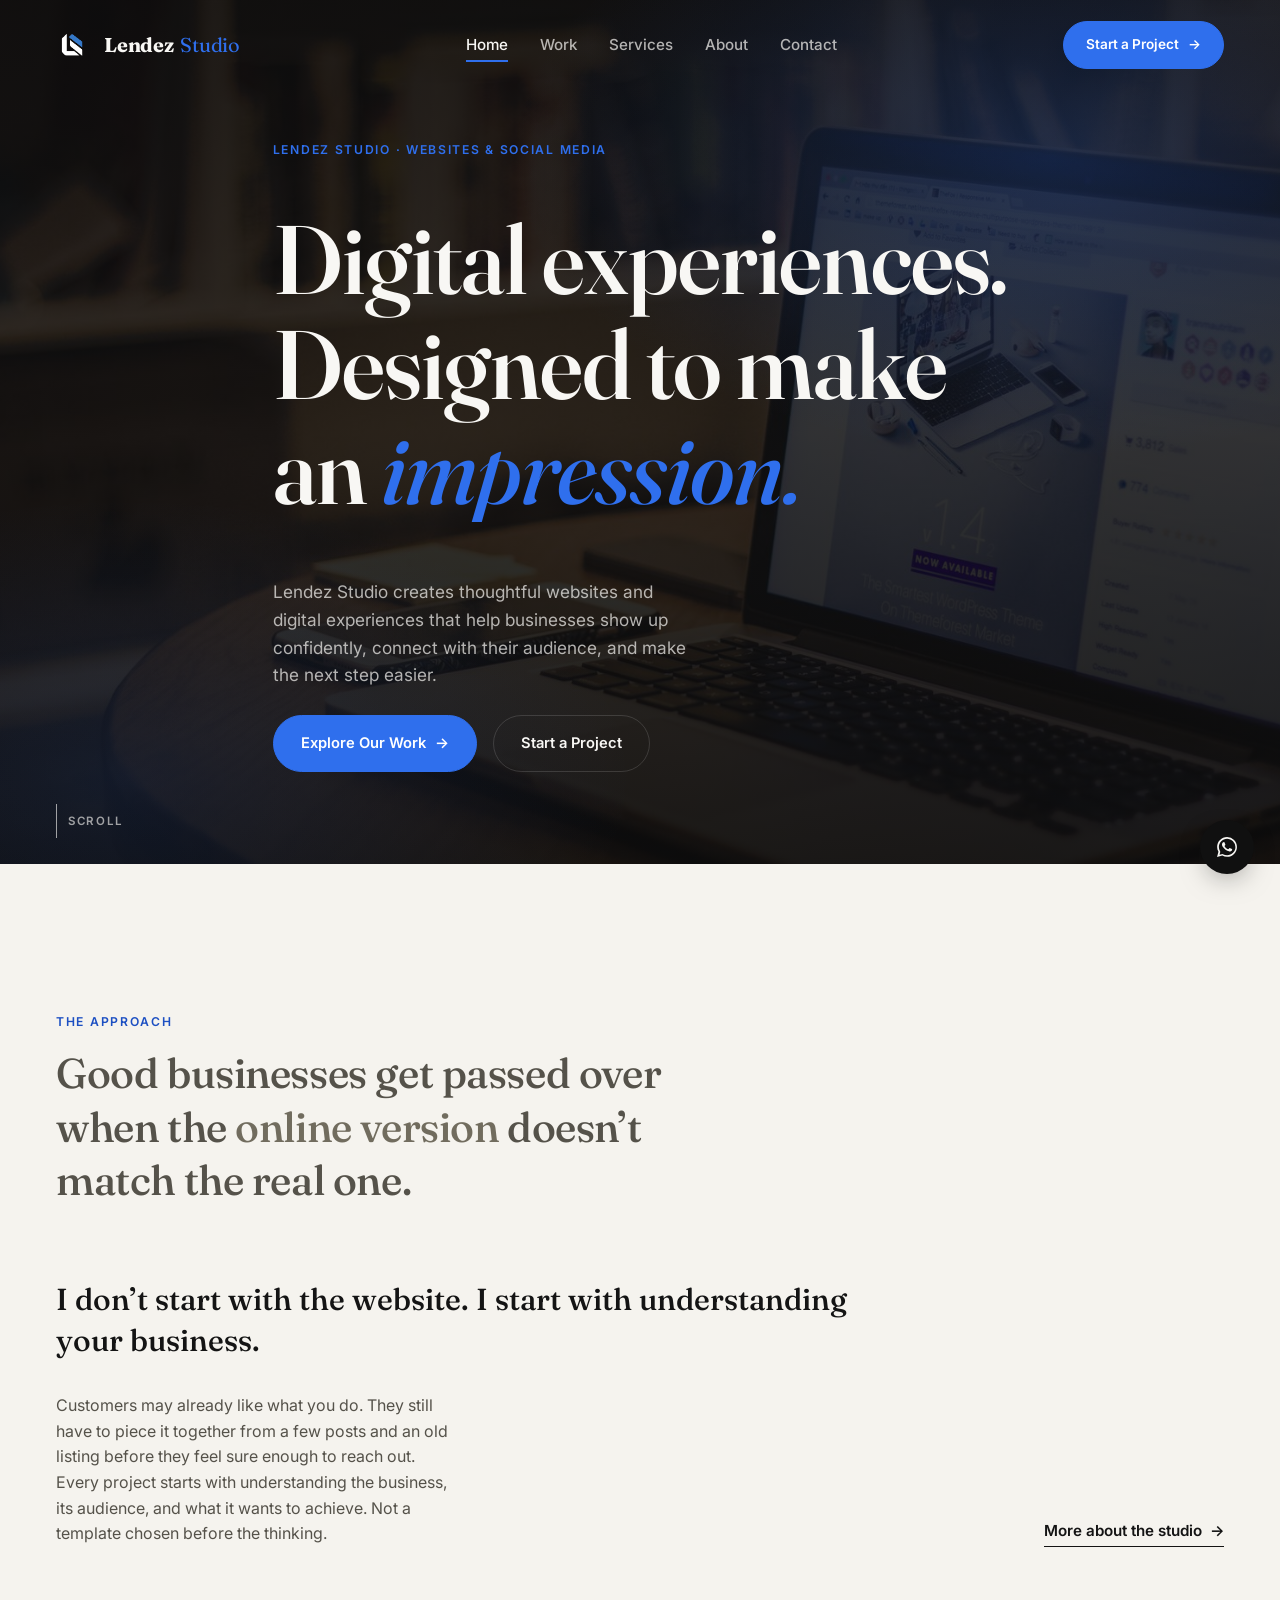
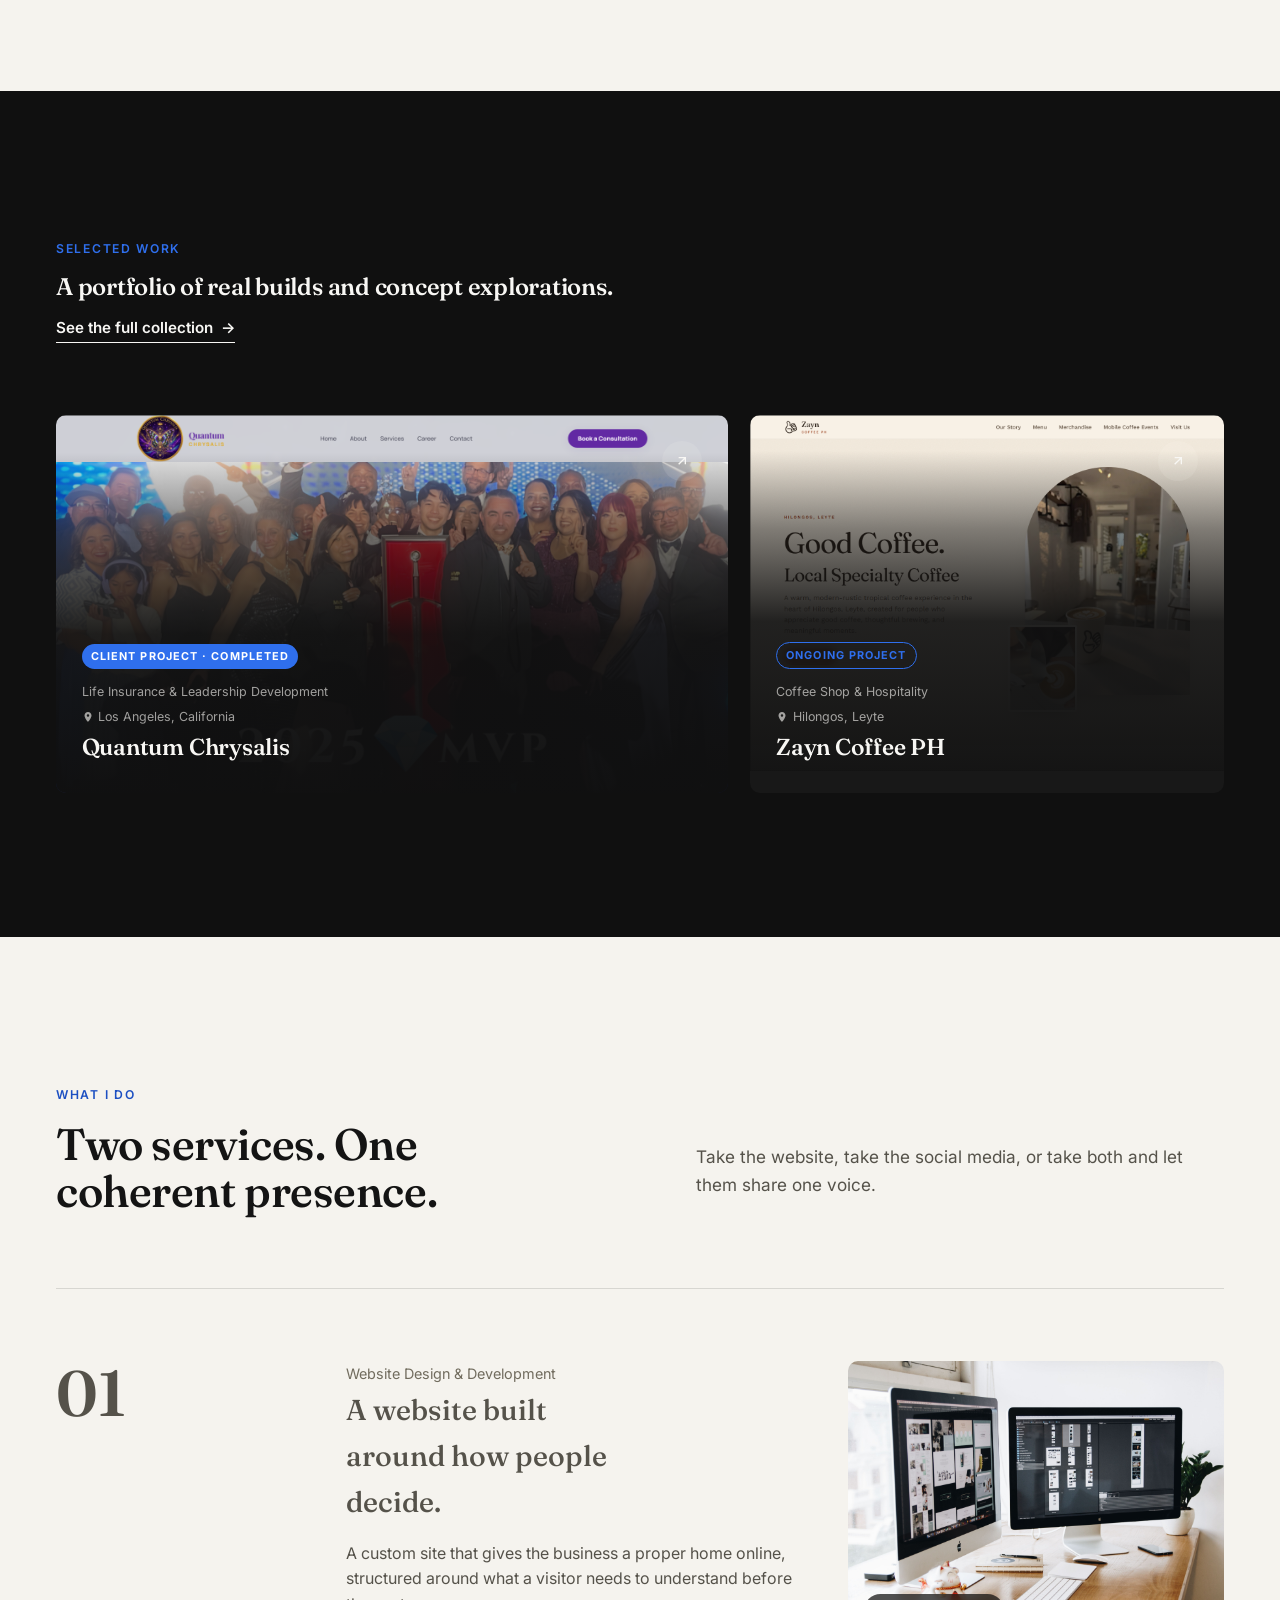
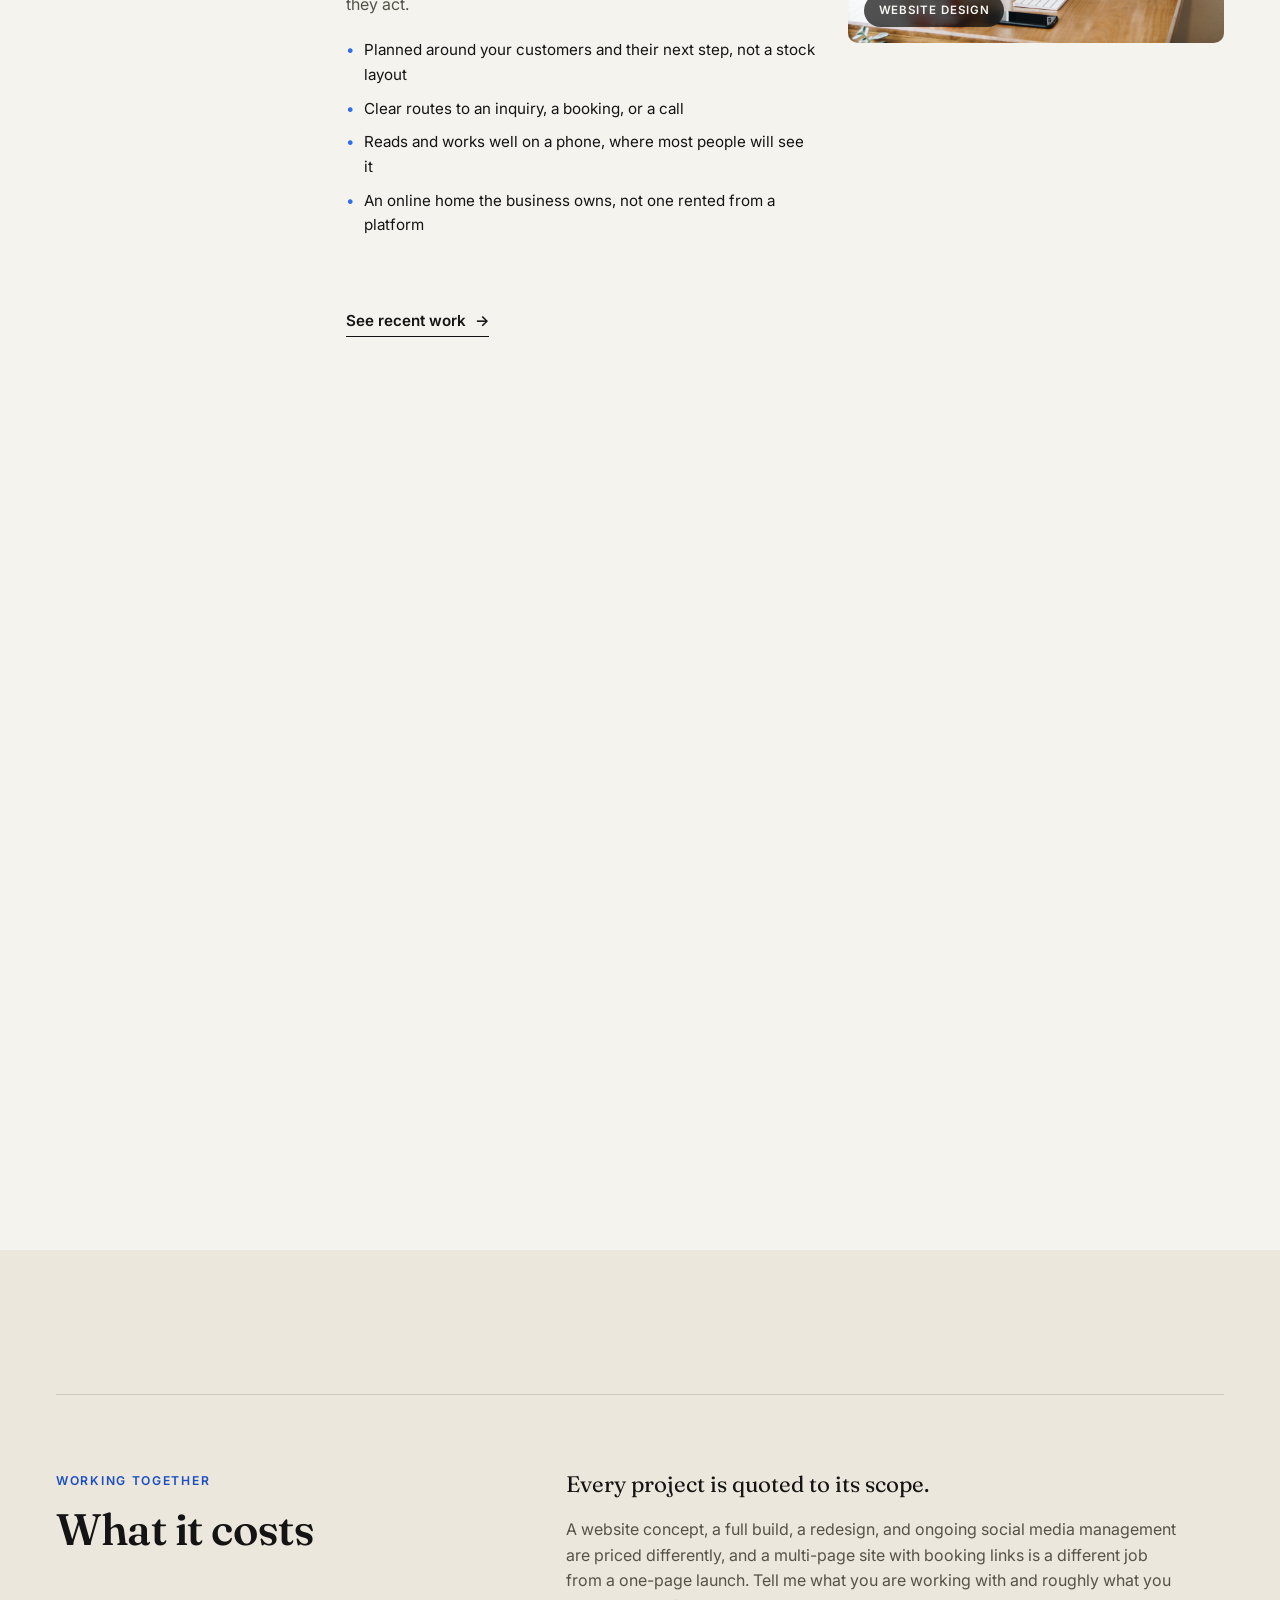
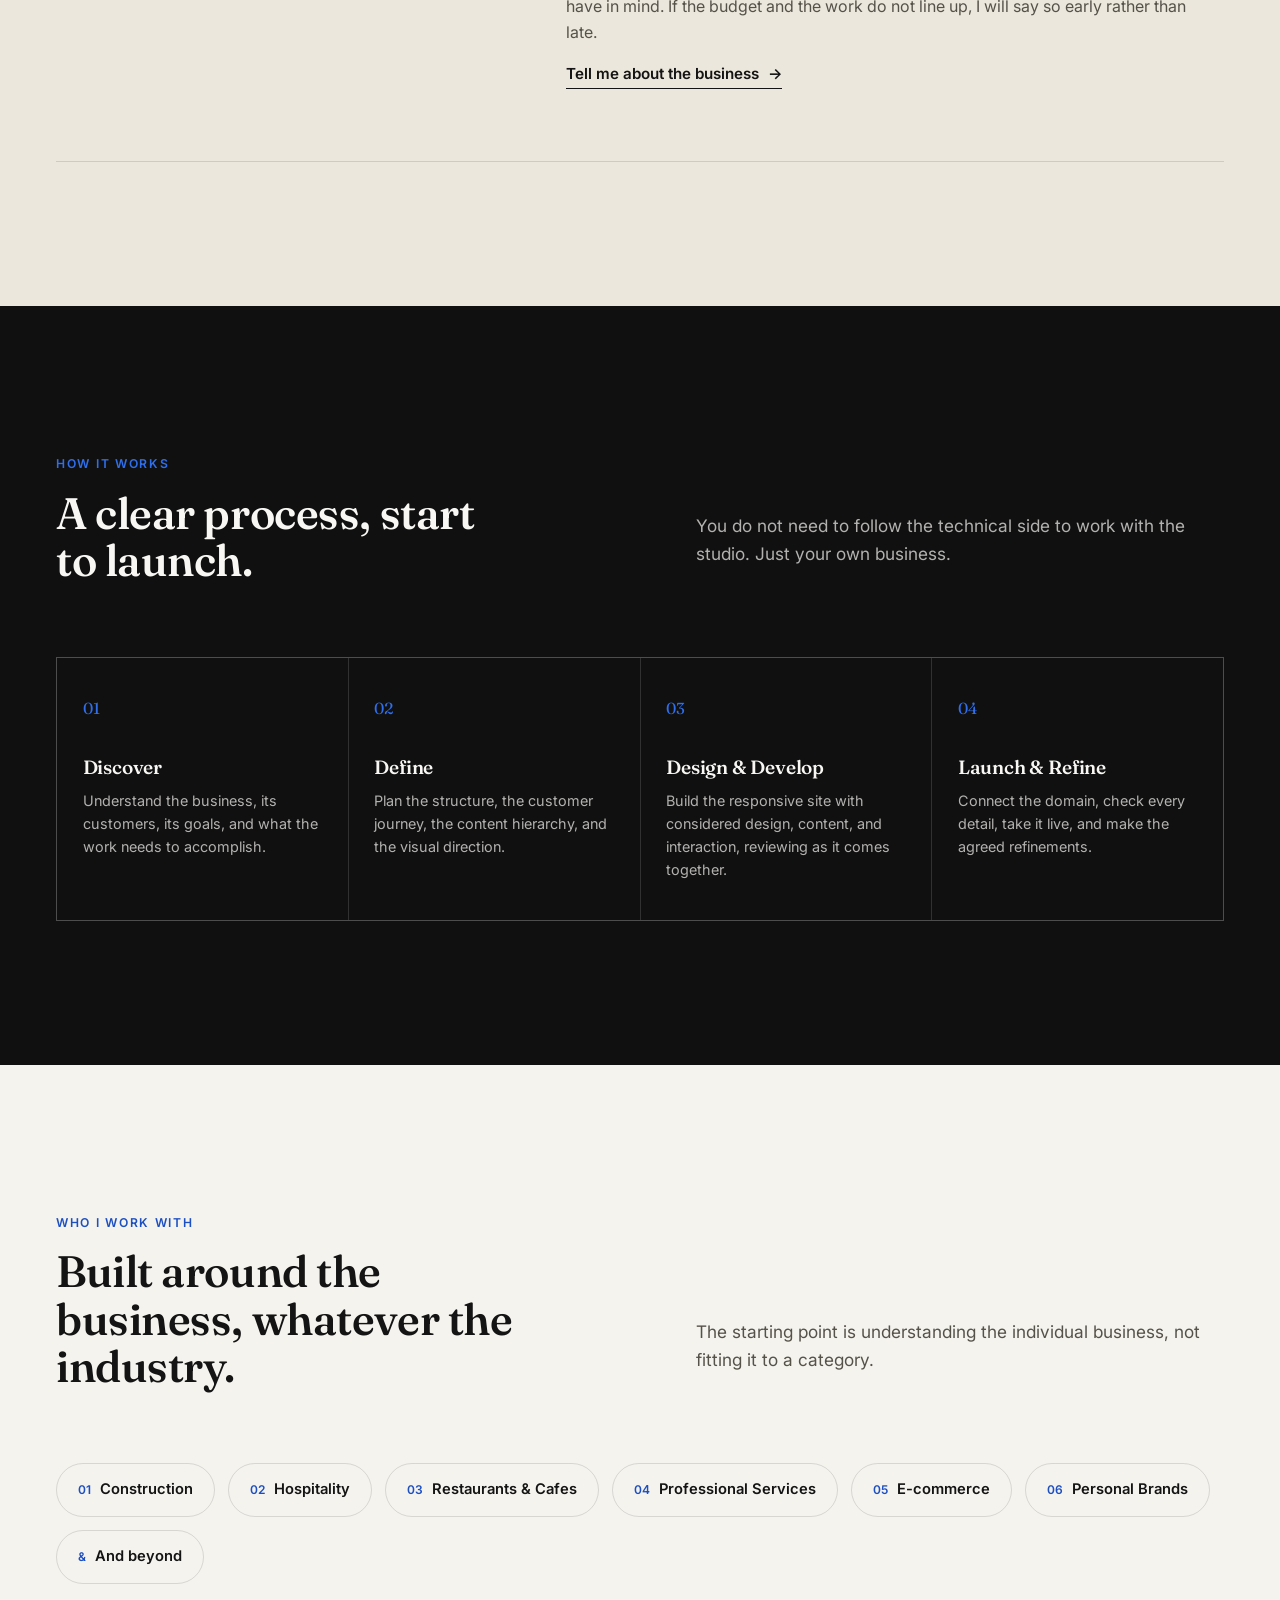
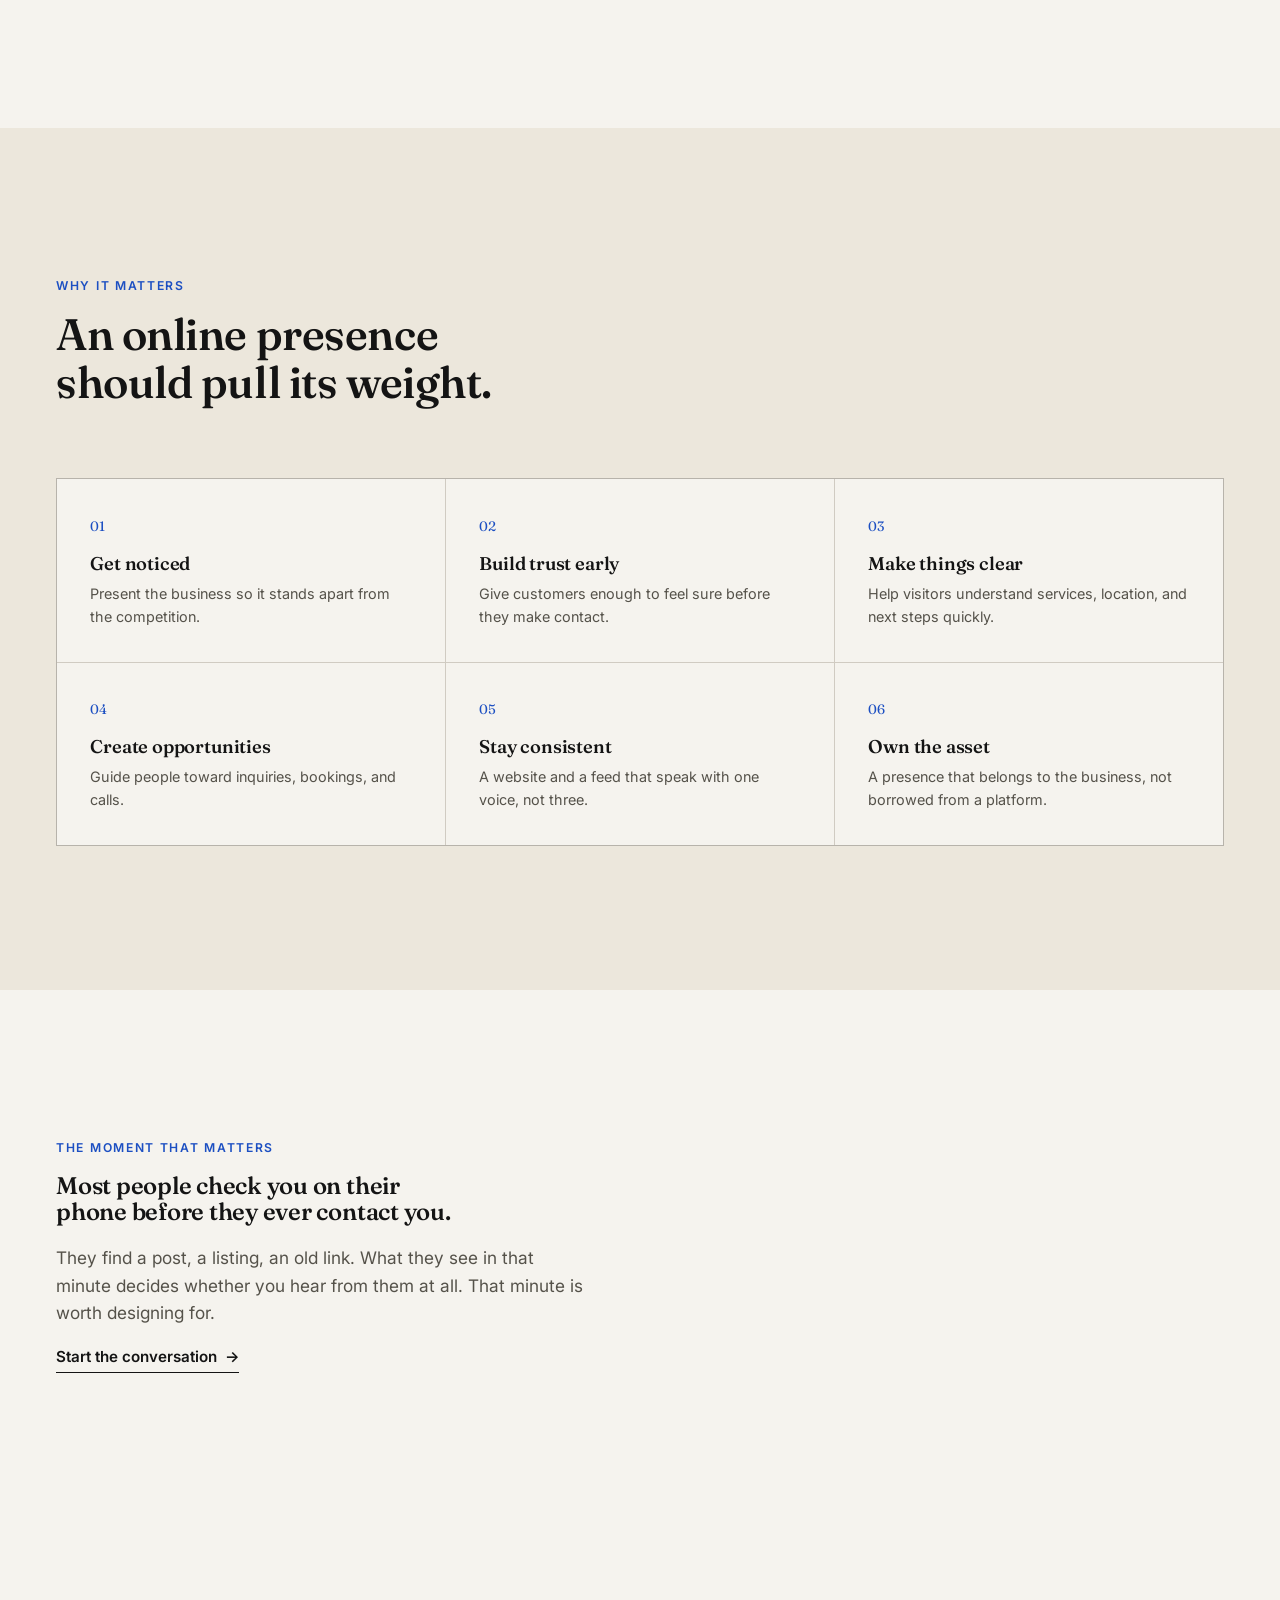
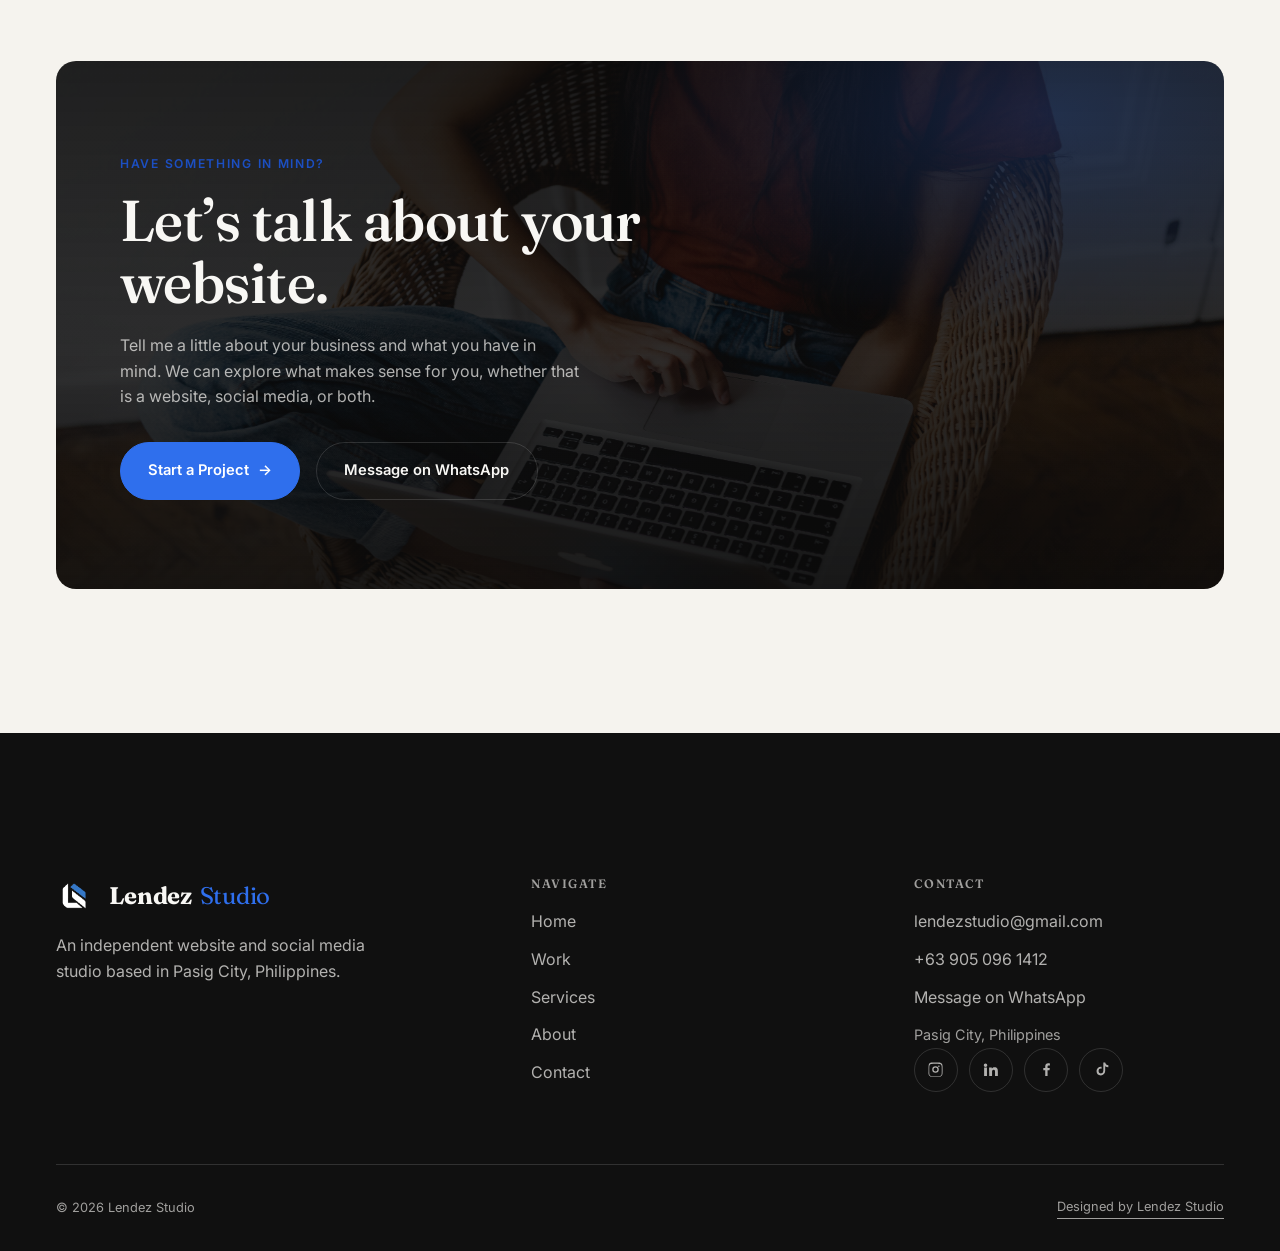
==== index.html @ a0f5900f "Phase 1 of site enhancement brief: positioning, industry focus, form, SEO Homepage: works the explic" ====
<!DOCTYPE html>
<html lang="en">
<head>
<meta charset="UTF-8">
<meta name="viewport" content="width=device-width, initial-scale=1.0">
<title>Lendez Studio | Website Design &amp; Social Media Management</title>
<meta name="description" content="Lendez Studio creates modern, responsive websites and provides social media management to help businesses build credibility, attract customers, and grow online.">
<link rel="canonical" href="https://lendezstudio.com/">
<meta property="og:type" content="website">
<meta property="og:url" content="https://lendezstudio.com/">
<meta property="og:title" content="Lendez Studio | Website Design &amp; Social Media Management">
<meta property="og:description" content="Make a lasting digital impression with Lendez Studio. Discover thoughtful website design, web development, and social media management tailored to your business.">
<meta property="og:image" content="https://lendezstudio.com/og-image.png">
<meta property="og:image:width" content="1731">
<meta property="og:image:height" content="909">
<meta property="og:image:alt" content="Lendez Studio, website design and social media management">
<meta name="twitter:card" content="summary_large_image">
<meta name="twitter:title" content="Lendez Studio | Website Design &amp; Social Media Management">
<meta name="twitter:description" content="Make a lasting digital impression with Lendez Studio. Discover thoughtful website design, web development, and social media management tailored to your business.">
<meta name="twitter:image" content="https://lendezstudio.com/og-image.png">
<link rel="icon" type="image/png" href="/images/favicon.png">
<link rel="apple-touch-icon" href="/images/favicon.png">
<link rel="preconnect" href="https://fonts.googleapis.com">
<link rel="preconnect" href="https://fonts.gstatic.com" crossorigin>
<link href="https://fonts.googleapis.com/css2?family=Fraunces:ital,opsz,wght@0,9..144,400..700;1,9..144,400..600&family=Inter:wght@400;500;600;700&display=swap" rel="stylesheet">
<link rel="stylesheet" href="css/site.css?v=11">
<script type="application/ld+json">
{
  "@context": "https://schema.org",
  "@type": "ProfessionalService",
  "name": "Lendez Studio",
  "url": "https://lendezstudio.com/",
  "logo": "https://lendezstudio.com/images/favicon.png",
  "image": "https://lendezstudio.com/og-image.png",
  "description": "Independent website design, development, and social media management studio serving small businesses across the Philippines and internationally.",
  "email": "lendezstudio@gmail.com",
  "telephone": "+639050961412",
  "address": {
    "@type": "PostalAddress",
    "addressLocality": "Pasig City",
    "addressCountry": "PH"
  },
  "areaServed": "PH",
  "founder": {
    "@type": "Person",
    "name": "Lyneth Lendez"
  },
  "sameAs": [
    "https://www.instagram.com/lynethlendez/",
    "https://www.linkedin.com/in/lyneth-lendez-19b93721a/",
    "https://www.facebook.com/Lynthlendz",
    "https://www.tiktok.com/@lynethlendez"
  ]
}
</script>
</head>
<body class="hero-dark">
<a class="skip-link" href="#main">Skip to content</a>
<div class="cursor-dot" aria-hidden="true"></div>

<header class="site-header">
  <div class="wrap nav-inner">
    <a href="index.html" class="logo" aria-label="Lendez Studio, home"><img src="images/ls-icon.png" alt="" class="logo-icon logo-icon-dark" width="32" height="32"><img src="images/ls-icon-white.png" alt="" class="logo-icon logo-icon-light" width="32" height="32">Lendez <span class="logo-studio">Studio</span></a>
    <nav aria-label="Primary">
      <ul class="nav-links">
        <li><a href="index.html" aria-current="page">Home</a></li>
        <li><a href="work.html">Work</a></li>
        <li><a href="services.html">Services</a></li>
        <li><a href="about.html">About</a></li>
        <li><a href="contact.html">Contact</a></li>
      </ul>
    </nav>
    <div class="nav-cta">
      <a href="contact.html" class="btn btn-primary">Start a Project <span class="btn-arrow">&rarr;</span></a>
    </div>
    <button class="menu-toggle" aria-label="Open menu" aria-expanded="false">
      <span></span><span></span><span></span>
    </button>
  </div>
</header>

<div class="mobile-menu" id="mobile-menu">
  <ul>
    <li><a href="index.html"><span class="mm-num">01</span>Home</a></li>
    <li><a href="work.html"><span class="mm-num">02</span>Work</a></li>
    <li><a href="services.html"><span class="mm-num">03</span>Services</a></li>
    <li><a href="about.html"><span class="mm-num">04</span>About</a></li>
    <li><a href="contact.html"><span class="mm-num">05</span>Contact</a></li>
  </ul>
  <div class="mm-foot">
    <a href="mailto:lendezstudio@gmail.com">lendezstudio@gmail.com</a>
    <a href="tel:+639050961412">+63 905 096 1412</a>
    <a href="https://wa.me/639050961412" target="_blank" rel="noopener">Message on WhatsApp</a>
  </div>
</div>

<main id="main">

  <!-- HERO -->
  <section class="hero on-ink">
    <div class="wrap">
      <div class="hero-top">
        <span class="eyebrow">Lendez Studio &middot; Websites &amp; Social Media</span>
      </div>
      <h1 class="split-lines reveal">
        <span class="line-inner" style="--i:0">Digital experiences.</span>
        <span class="line-inner" style="--i:1">Designed to make</span>
        <span class="line-inner" style="--i:2">an <em>impression.</em></span>
      </h1>
      <div class="hero-foot">
        <div class="hero-lede reveal">
          <p>Lendez Studio creates thoughtful websites and digital experiences that help businesses show up confidently, connect with their audience, and make the next step easier.</p>
          <div class="hero-ctas">
            <a href="work.html" class="btn btn-primary">Explore Our Work <span class="btn-arrow">&rarr;</span></a>
            <a href="contact.html" class="btn btn-ghost">Start a Project</a>
          </div>
        </div>
      </div>
    </div>
    <div class="hero-scroll"><span class="scroll-line"></span> Scroll</div>
  </section>

  <!-- STATEMENT -->
  <section class="statement">
    <div class="wrap">
      <span class="eyebrow">The Approach</span>
      <p class="statement-text reveal">Good businesses get passed over when the <span class="dim">online version</span> doesn&rsquo;t match the real one.</p>
      <div class="statement-foot reveal">
        <p class="pull">I don&rsquo;t start with the website. I start with understanding your business.</p>
        <p>Customers may already like what you do. They still have to piece it together from a few posts and an old listing before they feel sure enough to reach out. Every project starts with understanding the business, its audience, and what it wants to achieve. Not a template chosen before the thinking.</p>
        <a href="about.html" class="link-cta">More about the studio <span class="btn-arrow">&rarr;</span></a>
      </div>
    </div>
  </section>

  <!-- SELECTED WORK -->
  <section class="section-pad on-ink" id="work">
    <div class="wrap">
      <div class="work-intro reveal">
        <div>
          <span class="eyebrow">Selected Work</span>
          <h2>A portfolio of real builds and concept explorations.</h2>
        </div>
        <a href="work.html" class="link-cta">See the full collection <span class="btn-arrow">&rarr;</span></a>
      </div>

      <div class="work-grid">
        <a class="work-card span-7 size-feature reveal mask-reveal" href="https://www.quantumchrysalis.com/" target="_blank" rel="noopener">
          <div class="work-card-media">
            <img src="images/quantum-chrysalis.png" alt="Quantum Chrysalis website, a financial protection and leadership development company" width="1600" height="1000">
          </div>
          <div class="work-card-body">
            <span class="work-tag is-client">Client Project &middot; Completed</span>
            <span class="work-card-cat">Life Insurance &amp; Leadership Development</span>
            <span class="work-card-location"><svg viewBox="0 0 24 24" fill="currentColor"><path d="M12 2C8.13 2 5 5.13 5 9c0 5.25 7 13 7 13s7-7.75 7-13c0-3.87-3.13-7-7-7zm0 9.5A2.5 2.5 0 1 1 12 6.5a2.5 2.5 0 0 1 0 5z"/></svg>Los Angeles, California</span>
            <h3>Quantum Chrysalis</h3>
          </div>
          <span class="wc-arrow"><svg viewBox="0 0 24 24" fill="none" stroke="currentColor" stroke-width="2"><path d="M7 17 17 7M7 7h10v10"/></svg></span>
        </a>

        <a class="work-card span-5 reveal mask-reveal" href="https://lendezstudio.github.io/Zayn-Coffee-PH/" target="_blank" rel="noopener">
          <div class="work-card-media">
            <img src="images/zayn-coffee-ph.png" alt="Website for Zayn Coffee PH, a specialty coffee shop in Hilongos, Leyte" width="1600" height="1000">
          </div>
          <div class="work-card-body">
            <span class="work-tag is-ongoing">Ongoing Project</span>
            <span class="work-card-cat">Coffee Shop &amp; Hospitality</span>
            <span class="work-card-location"><svg viewBox="0 0 24 24" fill="currentColor"><path d="M12 2C8.13 2 5 5.13 5 9c0 5.25 7 13 7 13s7-7.75 7-13c0-3.87-3.13-7-7-7zm0 9.5A2.5 2.5 0 1 1 12 6.5a2.5 2.5 0 0 1 0 5z"/></svg>Hilongos, Leyte</span>
            <h3>Zayn Coffee PH</h3>
          </div>
          <span class="wc-arrow"><svg viewBox="0 0 24 24" fill="none" stroke="currentColor" stroke-width="2"><path d="M7 17 17 7M7 7h10v10"/></svg></span>
        </a>
      </div>
    </div>
  </section>

  <!-- SERVICES -->
  <section class="section-pad" id="services">
    <div class="wrap">
      <div class="section-head reveal">
        <div>
          <span class="eyebrow">What I Do</span>
          <h2>Two services. One coherent presence.</h2>
        </div>
        <p class="lede">Take the website, take the social media, or take both and let them share one voice.</p>
      </div>

      <div class="svc-row reveal">
        <span class="svc-num">01</span>
        <div class="svc-main">
          <span class="muted">Website Design &amp; Development</span>
          <p class="svc-tagline">A website built around how people decide.</p>
          <p>A custom site that gives the business a proper home online, structured around what a visitor needs to understand before they act.</p>
          <ul class="svc-list">
            <li>Planned around your customers and their next step, not a stock layout</li>
            <li>Clear routes to an inquiry, a booking, or a call</li>
            <li>Reads and works well on a phone, where most people will see it</li>
            <li>An online home the business owns, not one rented from a platform</li>
          </ul>
          <a href="work.html" class="link-cta mt-lg" style="display:inline-flex">See recent work <span class="btn-arrow">&rarr;</span></a>
        </div>
        <div class="svc-media">
          <img src="images/pexels-tranmautritam-326503.jpg" alt="A studio desk with two screens showing website layouts in progress" width="2000" height="1333">
          <span class="svc-tag">Website Design</span>
        </div>
      </div>

      <div class="svc-row reveal">
        <span class="svc-num">02</span>
        <div class="svc-main">
          <span class="muted">Social Media Management</span>
          <p class="svc-tagline">An account that stays consistent while you stay on the work.</p>
          <p>A service actively run for every client, not an add-on to a website. Content is planned, created, and scheduled so the presence stays steady through the busy weeks.</p>
          <ul class="svc-list">
            <li>A regular presence customers can rely on</li>
            <li>Content planned and produced ahead of time, not scrambled together</li>
            <li>A feed that reflects how you want the brand seen</li>
            <li>Accounts handled to date include a personal care brand, a tutoring service, and pet and lifestyle content</li>
          </ul>
          <a href="services.html#social" class="link-cta mt-lg" style="display:inline-flex">How social media works <span class="btn-arrow">&rarr;</span></a>
        </div>
        <div class="svc-media">
          <img src="images/pexels-ann-h-45017-38862869.jpg" alt="Wooden letter tiles spelling social media" width="2000" height="1333">
          <span class="svc-tag">Social Media</span>
        </div>
      </div>
    </div>
  </section>

  <!-- PRICING -->
  <section class="section-pad band-tint">
    <div class="wrap">
      <!-- BUSINESS OWNER TO CONFIRM: add an indicative starting figure or range here once one is set,
           e.g. "Website builds start around PHP X." No number is shown rather than inventing one. -->
      <div class="pricebox reveal">
        <div>
          <span class="eyebrow">Working Together</span>
          <h2>What it costs</h2>
        </div>
        <div>
          <p class="price-lead">Every project is quoted to its scope.</p>
          <p>A website concept, a full build, a redesign, and ongoing social media management are priced differently, and a multi-page site with booking links is a different job from a one-page launch. Tell me what you are working with and roughly what you have in mind. If the budget and the work do not line up, I will say so early rather than late.</p>
          <a href="contact.html" class="link-cta">Tell me about the business <span class="btn-arrow">&rarr;</span></a>
        </div>
      </div>
    </div>
  </section>

  <!-- CREATIVE PROCESS -->
  <section class="section-pad on-ink">
    <div class="wrap">
      <div class="section-head reveal">
        <div>
          <span class="eyebrow">How It Works</span>
          <h2>A clear process, start to launch.</h2>
        </div>
        <p class="lede">You do not need to follow the technical side to work with the studio. Just your own business.</p>
      </div>
      <div class="process-grid reveal">
        <div class="process-item">
          <span class="process-num">01</span>
          <h3>Discover</h3>
          <p>Understand the business, its customers, its goals, and what the work needs to accomplish.</p>
        </div>
        <div class="process-item">
          <span class="process-num">02</span>
          <h3>Define</h3>
          <p>Plan the structure, the customer journey, the content hierarchy, and the visual direction.</p>
        </div>
        <div class="process-item">
          <span class="process-num">03</span>
          <h3>Design &amp; Develop</h3>
          <p>Build the responsive site with considered design, content, and interaction, reviewing as it comes together.</p>
        </div>
        <div class="process-item">
          <span class="process-num">04</span>
          <h3>Launch &amp; Refine</h3>
          <p>Connect the domain, check every detail, take it live, and make the agreed refinements.</p>
        </div>
      </div>
    </div>
  </section>

  <!-- INDUSTRIES -->
  <section class="section-pad">
    <div class="wrap">
      <div class="section-head reveal">
        <div>
          <span class="eyebrow">Who I Work With</span>
          <h2>Built around the business, whatever the industry.</h2>
        </div>
        <p class="lede">The starting point is understanding the individual business, not fitting it to a category.</p>
      </div>
      <div class="chip-grid reveal">
        <span class="chip"><span class="chip-num">01</span>Construction</span>
        <span class="chip"><span class="chip-num">02</span>Hospitality</span>
        <span class="chip"><span class="chip-num">03</span>Restaurants &amp; Cafes</span>
        <span class="chip"><span class="chip-num">04</span>Professional Services</span>
        <span class="chip"><span class="chip-num">05</span>E-commerce</span>
        <span class="chip"><span class="chip-num">06</span>Personal Brands</span>
        <span class="chip"><span class="chip-num">&amp;</span>And beyond</span>
      </div>
    </div>
  </section>

  <!-- OUTCOMES -->
  <section class="section-pad band-tint">
    <div class="wrap">
      <div class="section-head reveal">
        <div>
          <span class="eyebrow">Why It Matters</span>
          <h2>An online presence should pull its weight.</h2>
        </div>
      </div>
      <div class="outcome-grid reveal">
        <div class="outcome-card"><span class="oc-num">01</span><h3>Get noticed</h3><p>Present the business so it stands apart from the competition.</p></div>
        <div class="outcome-card"><span class="oc-num">02</span><h3>Build trust early</h3><p>Give customers enough to feel sure before they make contact.</p></div>
        <div class="outcome-card"><span class="oc-num">03</span><h3>Make things clear</h3><p>Help visitors understand services, location, and next steps quickly.</p></div>
        <div class="outcome-card"><span class="oc-num">04</span><h3>Create opportunities</h3><p>Guide people toward inquiries, bookings, and calls.</p></div>
        <div class="outcome-card"><span class="oc-num">05</span><h3>Stay consistent</h3><p>A website and a feed that speak with one voice, not three.</p></div>
        <div class="outcome-card"><span class="oc-num">06</span><h3>Own the asset</h3><p>A presence that belongs to the business, not borrowed from a platform.</p></div>
      </div>
    </div>
  </section>

  <!-- RECOGNITION -->
  <section class="section-pad">
    <div class="wrap reveal">
      <span class="eyebrow">The Moment That Matters</span>
      <h2 style="max-width:26ch">Most people check you on their phone before they ever contact you.</h2>
      <p class="lede" style="margin-top:1.2rem">They find a post, a listing, an old link. What they see in that minute decides whether you hear from them at all. That minute is worth designing for.</p>
      <a href="contact.html" class="link-cta">Start the conversation <span class="btn-arrow">&rarr;</span></a>
    </div>
  </section>

  <!-- FINAL CTA -->
  <section class="section-pad">
    <div class="final-cta reveal">
      <span class="eyebrow">Have Something In Mind?</span>
      <h2>Let&rsquo;s talk about your website.</h2>
      <p>Tell me a little about your business and what you have in mind. We can explore what makes sense for you, whether that is a website, social media, or both.</p>
      <div class="hero-ctas">
        <a href="contact.html" class="btn btn-primary">Start a Project <span class="btn-arrow">&rarr;</span></a>
        <a href="https://wa.me/639050961412" target="_blank" rel="noopener" class="btn btn-ghost">Message on WhatsApp</a>
      </div>
    </div>
  </section>

</main>

<footer class="site-footer">
  <div class="wrap">
    <div class="footer-top">
      <div class="footer-brand">
        <a href="index.html" class="logo" aria-label="Lendez Studio, home"><img src="images/ls-icon-white.png" alt="" class="logo-icon" width="32" height="32">Lendez <span class="logo-studio">Studio</span></a>
        <p>An independent website and social media studio based in Pasig City, Philippines.</p>
      </div>
      <div class="footer-col">
        <h4>Navigate</h4>
        <ul>
          <li><a href="index.html">Home</a></li>
          <li><a href="work.html">Work</a></li>
          <li><a href="services.html">Services</a></li>
          <li><a href="about.html">About</a></li>
          <li><a href="contact.html">Contact</a></li>
        </ul>
      </div>
      <div class="footer-col">
        <h4>Contact</h4>
        <ul>
          <li><a href="mailto:lendezstudio@gmail.com">lendezstudio@gmail.com</a></li>
          <li><a href="tel:+639050961412">+63 905 096 1412</a></li>
          <li><a href="https://wa.me/639050961412" target="_blank" rel="noopener">Message on WhatsApp</a></li>
          <li><span class="muted" style="color:var(--on-ink-faint)">Pasig City, Philippines</span></li>
        </ul>
        <div class="social-icons footer-social">
          <a href="https://www.instagram.com/lynethlendez/" target="_blank" rel="noopener" aria-label="Instagram">
            <svg viewBox="0 0 24 24" fill="currentColor"><path d="M12 2.2c3.2 0 3.58.01 4.85.07 1.17.05 1.97.24 2.43.41.55.2.99.44 1.4.86.42.41.66.85.86 1.4.17.46.36 1.26.41 2.43.06 1.27.07 1.65.07 4.85s-.01 3.58-.07 4.85c-.05 1.17-.24 1.97-.41 2.43-.2.55-.44.99-.86 1.4-.41.42-.85.66-1.4.86-.46.17-1.26.36-2.43.41-1.27.06-1.65.07-4.85.07s-3.58-.01-4.85-.07c-1.17-.05-1.97-.24-2.43-.41-.55-.2-.99-.44-1.4-.86-.42-.41-.66-.85-.86-1.4-.17-.46-.36-1.26-.41-2.43C2.21 15.58 2.2 15.2 2.2 12s.01-3.58.07-4.85c.05-1.17.24-1.97.41-2.43.2-.55.44-.99.86-1.4.41-.42.85-.66 1.4-.86.46-.17 1.26-.36 2.43-.41C8.42 2.21 8.8 2.2 12 2.2zm0 1.8c-3.15 0-3.5.01-4.73.07-.96.04-1.48.2-1.82.34-.46.18-.78.39-1.13.73-.34.35-.55.67-.73 1.13-.14.34-.3.86-.34 1.82-.06 1.23-.07 1.58-.07 4.73s.01 3.5.07 4.73c.04.96.2 1.48.34 1.82.18.46.39.78.73 1.13.35.34.67.55 1.13.73.34.14.86.3 1.82.34 1.23.06 1.58.07 4.73.07s3.5-.01 4.73-.07c.96-.04 1.48-.2 1.82-.34.46-.18.78-.39 1.13-.73.34-.35.55-.67.73-1.13.14-.34.3-.86.34-1.82.06-1.23.07-1.58.07-4.73s-.01-3.5-.07-4.73c-.04-.96-.2-1.48-.34-1.82-.18-.46-.39-.78-.73-1.13-.35-.34-.67-.55-1.13-.73-.34-.14-.86-.3-1.82-.34C15.5 4.01 15.15 4 12 4zm0 3.4a4.6 4.6 0 1 1 0 9.2 4.6 4.6 0 0 1 0-9.2zm0 1.8a2.8 2.8 0 1 0 0 5.6 2.8 2.8 0 0 0 0-5.6zm5.85-2a1.08 1.08 0 1 1-2.15 0 1.08 1.08 0 0 1 2.15 0z"/></svg>
          </a>
          <a href="https://www.linkedin.com/in/lyneth-lendez-19b93721a/" target="_blank" rel="noopener" aria-label="LinkedIn">
            <svg viewBox="0 0 24 24" fill="currentColor"><path d="M4.98 3.5a2.5 2.5 0 1 1 0 5 2.5 2.5 0 0 1 0-5zM3 9h4v12H3zm7 0h3.8v1.7h.05c.53-.95 1.83-1.95 3.77-1.95 4.03 0 4.78 2.5 4.78 5.76V21h-4v-5.6c0-1.34-.03-3.06-1.94-3.06-1.95 0-2.25 1.44-2.25 2.96V21h-4z"/></svg>
          </a>
          <a href="https://www.facebook.com/Lynthlendz" target="_blank" rel="noopener" aria-label="Facebook">
            <svg viewBox="0 0 24 24" fill="currentColor"><path d="M13.5 21v-8.1h2.72l.41-3.16H13.5V7.75c0-.92.26-1.54 1.6-1.54h1.7V3.4c-.3-.04-1.3-.13-2.47-.13-2.44 0-4.11 1.49-4.11 4.22v2.35H7.5v3.16h2.72V21z"/></svg>
          </a>
          <a href="https://www.tiktok.com/@lynethlendez" target="_blank" rel="noopener" aria-label="TikTok">
            <svg viewBox="0 0 24 24" fill="currentColor"><path d="M14.5 2h2.7c.16 1.1.7 2.08 1.5 2.8.8.7 1.83 1.14 2.97 1.2v2.75a7.6 7.6 0 0 1-4.47-1.42v6.8c0 3.4-2.77 6.17-6.18 6.17A6.18 6.18 0 0 1 5 14.13a6.18 6.18 0 0 1 6.18-6.18c.32 0 .63.02.93.07v2.83a3.4 3.4 0 0 0-.93-.13 3.4 3.4 0 1 0 3.4 3.4V2z"/></svg>
          </a>
        </div>
      </div>
    </div>
    <div class="footer-bottom">
      <span>&copy; <span data-year></span> Lendez Studio</span>
      <a href="about.html">Designed by Lendez Studio</a>
    </div>
  </div>
</footer>

<a href="https://wa.me/639050961412" target="_blank" rel="noopener" class="wa-float" aria-label="Message on WhatsApp">
  <svg viewBox="0 0 24 24" fill="currentColor"><path d="M12.04 2C6.58 2 2.13 6.45 2.13 11.91c0 1.75.46 3.45 1.32 4.95L2.05 22l5.25-1.38a9.9 9.9 0 0 0 4.74 1.21h.01c5.46 0 9.9-4.45 9.9-9.91 0-2.65-1.03-5.14-2.9-7.01A9.82 9.82 0 0 0 12.04 2m0 1.67c2.24 0 4.35.87 5.94 2.46a8.3 8.3 0 0 1 2.45 5.92c0 4.55-3.71 8.25-8.29 8.25a8.4 8.4 0 0 1-4.22-1.14l-.3-.18-3.12.82.83-3.04-.2-.31a8.2 8.2 0 0 1-1.28-4.42c0-4.55 3.71-8.36 8.19-8.36M8.5 7.2c-.16 0-.43.06-.65.31s-.86.84-.86 2.04.88 2.37 1 2.53 1.73 2.78 4.29 3.79c2.12.84 2.55.67 3.01.63s1.48-.6 1.69-1.19.21-1.08.15-1.19-.23-.17-.48-.3-1.48-.73-1.71-.81-.4-.13-.57.13-.65.81-.8.98-.3.19-.55.06a6.9 6.9 0 0 1-2.03-1.25 7.6 7.6 0 0 1-1.4-1.74c-.15-.25 0-.38.11-.51.12-.13.25-.31.38-.46s.16-.26.24-.44.04-.32-.02-.44-.57-1.38-.79-1.89-.42-.42-.57-.42Z"/></svg>
</a>

<script src="js/main.js"></script>
</body>
</html>
---- css/site.css ----
/* ============================================================
   LENDEZ STUDIO: Bold Creative Studio
   Near-black / warm off-white / vibrant orange editorial system.
   Fraunces (elegant display serif) + Inter (body/UI). No build step.
   ============================================================ */

:root{
  /* ---- Palette ---- */
  --ink:        #101010;
  --ink-2:      #181818;
  --ink-3:      #212121;
  --paper:      #F5F3EE;
  --paper-2:    #ECE7DC;
  --paper-3:    #E3DCCC;
  --white:      #FFFFFF;
  --accent:     #2F6FED;
  --accent-2:   #1F56D6;
  --accent-deep:#1C4FC2;

  --on-ink:        #F8F7F4;
  --on-ink-soft:   rgba(248,247,244,0.70);
  --on-ink-faint:  rgba(248,247,244,0.62);
  --on-paper:      #141414;
  --on-paper-soft: #55524A;
  --on-paper-faint:#716C5E;

  --line-ink:   rgba(248,247,244,0.14);
  --line-paper: rgba(20,20,20,0.13);

  /* ---- Type ---- */
  --font-display: 'Fraunces', serif;
  --font-body: 'Inter', sans-serif;

  --fs-mega:  clamp(2.1rem, 7.6vw, 6.6rem);
  --fs-h1:    clamp(1.9rem, 4.8vw, 3.7rem);
  --fs-h2:    clamp(1.6rem, 3.6vw, 2.75rem);
  --fs-h3:    clamp(1.2rem, 2vw, 1.5rem);
  --fs-lede:  clamp(1.05rem, 1.35vw, 1.2rem);
  --fs-body:  1rem;
  --fs-sm:    0.9rem;
  --fs-label: 0.76rem;

  /* ---- Spacing ---- */
  --gap-xs: 0.5rem;
  --gap-sm: 1rem;
  --gap-md: 2rem;
  --gap-lg: 4.5rem;
  --gap-xl: 9rem;

  --radius-sm: 4px;
  --radius: 10px;

  --ease: cubic-bezier(0.19, 1, 0.22, 1);
  --ease-soft: cubic-bezier(0.16, 1, 0.3, 1);
  --dur-fast: 0.3s;
  --dur-med: 0.65s;
  --dur-slow: 1s;

  --max-w: 1360px;

  /* ---- Photo scrim darkness (lighter on mobile, see media query) ---- */
  --scrim-1: 0.91;
  --scrim-2: 0.83;
  --scrim-3: 0.93;
}

@media (max-width: 680px){
  :root{
    --scrim-1: 0.68;
    --scrim-2: 0.6;
    --scrim-3: 0.74;
  }
}

*, *::before, *::after{ box-sizing: border-box; }
html{ scroll-behavior: smooth; -webkit-text-size-adjust: 100%; overflow-x: hidden; }

@media (prefers-reduced-motion: reduce){
  html{ scroll-behavior: auto; }
  *, *::before, *::after{
    animation-duration: 0.01ms !important;
    animation-iteration-count: 1 !important;
    transition-duration: 0.01ms !important;
    scroll-behavior: auto !important;
  }
}

body{
  margin: 0;
  background: var(--paper);
  color: var(--on-paper);
  font-family: var(--font-body);
  font-size: 16px;
  line-height: 1.6;
  -webkit-font-smoothing: antialiased;
  overflow-x: hidden;
}

img{ max-width: 100%; display: block; }
a{ color: inherit; text-decoration: none; }
button{ font-family: inherit; cursor: pointer; background: none; border: none; color: inherit; }
::selection{ background: var(--accent); color: var(--white); }
:focus-visible{ outline: 2px solid var(--accent); outline-offset: 3px; }

.skip-link{
  position: absolute; left: -999px; top: 0; z-index: 400;
  background: var(--ink); color: var(--on-ink);
  padding: 0.8rem 1.2rem; font-weight: 600; font-size: 0.9rem;
}
.skip-link:focus{ left: 0; }

.wrap{ max-width: var(--max-w); margin: 0 auto; padding: 0 clamp(1.25rem, 4.5vw, 3.5rem); }

/* ---------- Typography ---------- */

h1, h2, h3, h4{
  font-family: var(--font-display);
  font-weight: 560;
  line-height: 1.08;
  letter-spacing: -0.01em;
  margin: 0;
  overflow-wrap: break-word;
}
h1 em, h2 em{ font-style: italic; font-weight: 500; color: var(--accent); }

.eyebrow{
  display: inline-flex; align-items: center; gap: 0.6em;
  font-family: var(--font-body);
  font-weight: 600;
  font-size: var(--fs-label);
  letter-spacing: 0.14em;
  text-transform: uppercase;
  color: var(--accent-deep);
  margin-bottom: var(--gap-sm);
  min-width: 0;
  flex-wrap: wrap;
}
.on-ink .eyebrow, .eyebrow.on-ink{ color: var(--accent); }

p{ margin: 0 0 1em; color: var(--on-paper-soft); max-width: 62ch; }
.on-ink p{ color: var(--on-ink-soft); }
.lede{ font-size: var(--fs-lede); max-width: 48ch; }
.muted{ color: var(--on-paper-faint); font-size: var(--fs-sm); }

/* ---------- Buttons ---------- */

.btn{
  display: inline-flex; align-items: center; gap: 0.6em;
  font-family: var(--font-body); font-weight: 600; font-size: 0.92rem;
  padding: 1rem 1.7rem;
  border-radius: 100px;
  white-space: nowrap;
  transition: transform var(--dur-fast) var(--ease), background var(--dur-fast) var(--ease), color var(--dur-fast) var(--ease), border-color var(--dur-fast) var(--ease);
}
.btn-primary{ background: var(--accent); color: var(--white); border: 1px solid var(--accent); }
.btn-primary:hover{ background: var(--on-paper); border-color: var(--on-paper); transform: translateY(-2px); }
.on-ink .btn-primary:hover{ background: var(--on-ink); color: var(--ink); border-color: var(--on-ink); }
.btn-ghost{ background: transparent; color: var(--on-paper); border: 1px solid var(--line-paper); }
.btn-ghost:hover{ border-color: var(--on-paper); transform: translateY(-2px); }
.on-ink .btn-ghost{ color: var(--on-ink); border-color: var(--line-ink); }
.on-ink .btn-ghost:hover{ border-color: var(--on-ink); }
.btn-arrow{ display: inline-block; transition: transform var(--dur-fast) var(--ease); }
.btn:hover .btn-arrow{ transform: translateX(4px); }

.link-cta{
  display: inline-flex; align-items: center; gap: 0.55em;
  font-weight: 600; font-size: 0.95rem; color: var(--on-paper);
  border-bottom: 1px solid var(--on-paper);
  padding-bottom: 2px;
  transition: color var(--dur-fast) var(--ease), border-color var(--dur-fast) var(--ease), gap var(--dur-fast) var(--ease);
}
.link-cta:hover{ color: var(--accent-deep); border-color: var(--accent-deep); gap: 0.85em; }
.on-ink .link-cta{ color: var(--on-ink); border-color: var(--on-ink); }
.on-ink .link-cta:hover{ color: var(--accent); border-color: var(--accent); }

/* ---------- Header / Nav ---------- */

.site-header{
  position: fixed; top: 0; left: 0; right: 0; z-index: 200;
  padding: 1.3rem 0;
  transition: padding var(--dur-fast) var(--ease), background var(--dur-fast) var(--ease), border-color var(--dur-fast) var(--ease);
  border-bottom: 1px solid transparent;
  mix-blend-mode: normal;
}
.site-header.scrolled{
  background: rgba(245,243,238,0.88);
  backdrop-filter: blur(10px); -webkit-backdrop-filter: blur(10px);
  border-bottom: 1px solid var(--line-paper);
  padding: 0.9rem 0;
}
body.hero-dark .site-header:not(.scrolled){ color: var(--on-ink); }
body.hero-dark .site-header:not(.scrolled) .nav-links a{ color: var(--on-ink-soft); }
body.hero-dark .site-header:not(.scrolled) .nav-links a:hover,
body.hero-dark .site-header:not(.scrolled) .nav-links a[aria-current="page"]{ color: var(--on-ink); }
body.hero-dark .site-header:not(.scrolled) .logo{ color: var(--on-ink); }
body.hero-dark .site-header:not(.scrolled) .btn-ghost{ color: var(--on-ink); border-color: var(--line-ink); }
body.hero-dark .site-header:not(.scrolled) .menu-toggle span{ background: var(--on-ink); }

.nav-inner{ display: flex; align-items: center; justify-content: space-between; gap: var(--gap-md); }

.logo{
  font-family: var(--font-display); font-weight: 700; font-size: 1.25rem;
  letter-spacing: -0.01em; color: var(--on-paper);
  display: inline-flex; align-items: center; gap: 0.32em;
}
.logo .logo-studio{ font-weight: 400; color: var(--accent); }
.logo-icon{ width: 32px; height: 32px; border-radius: 8px; margin-right: 0.6rem; flex-shrink: 0; }
.footer-brand .logo-icon{ width: 36px; height: 36px; }
.logo-icon-light{ display: none; }
body.hero-dark .site-header:not(.scrolled) .logo-icon-dark{ display: none; }
body.hero-dark .site-header:not(.scrolled) .logo-icon-light{ display: block; }

.nav-links{ display: flex; gap: var(--gap-md); list-style: none; margin: 0; padding: 0; }
.nav-links a{
  position: relative; padding: 0.3rem 0; font-weight: 500; font-size: 0.95rem; color: var(--on-paper-soft);
  transition: color var(--dur-fast) var(--ease);
}
.nav-links a::after{
  content: ''; position: absolute; left: 0; bottom: -3px; width: 0; height: 2px;
  background: var(--accent); transition: width var(--dur-fast) var(--ease);
}
.nav-links a:hover, .nav-links a[aria-current="page"]{ color: var(--on-paper); }
.nav-links a:hover::after, .nav-links a[aria-current="page"]::after{ width: 100%; }

.nav-cta{ display: flex; align-items: center; }
.nav-cta .btn{ padding: 0.75rem 1.4rem; font-size: 0.85rem; }

.menu-toggle{ display: none; flex-direction: column; gap: 6px; padding: 0.4rem; z-index: 260; }
.menu-toggle span{ width: 24px; height: 2px; border-radius: 1px; background: var(--on-paper); transition: transform var(--dur-fast) var(--ease), opacity var(--dur-fast) var(--ease), background var(--dur-fast) var(--ease); }
.menu-toggle.open span{ background: var(--on-ink) !important; }
.menu-toggle.open span:nth-child(1){ transform: translateY(8px) rotate(45deg); }
.menu-toggle.open span:nth-child(2){ opacity: 0; }
.menu-toggle.open span:nth-child(3){ transform: translateY(-8px) rotate(-45deg); }

.mobile-menu{
  position: fixed; inset: 0; background: var(--ink); color: var(--on-ink); z-index: 250;
  display: flex; flex-direction: column; justify-content: center;
  padding: 2rem 1.75rem;
  transform: translateY(-100%);
  visibility: hidden; pointer-events: none;
  transition: transform var(--dur-med) var(--ease), visibility 0s linear var(--dur-med);
}
.mobile-menu.open{ transform: translateY(0); visibility: visible; pointer-events: auto; transition: transform var(--dur-med) var(--ease), visibility 0s; }
.mobile-menu ul{ list-style: none; padding: 0; margin: 0 0 2.5rem; }
.mobile-menu li{ border-bottom: 1px solid var(--line-ink); overflow: hidden; }
.mobile-menu a{ display: block; font-family: var(--font-display); font-weight: 600; font-size: clamp(1.8rem, 9vw, 3rem); padding: 0.55rem 0; color: var(--on-ink); transition: color var(--dur-fast) var(--ease); }
.mobile-menu a:hover{ color: var(--accent); }
.mobile-menu .mm-num{ font-size: 0.8rem; color: var(--accent); margin-right: 0.8rem; font-family: var(--font-body); font-weight: 600; }
.mobile-menu .mm-foot{ display: flex; flex-direction: column; gap: 0.7rem; }
.mobile-menu .mm-foot a{ font-family: var(--font-body); font-weight: 600; font-size: 0.95rem; color: var(--on-ink-soft); }
.mobile-menu .mm-foot a:hover{ color: var(--accent); }

@media (max-width: 920px){
  .nav-links, .nav-cta{ display: none; }
  .menu-toggle{ display: flex; }
}

/* ---------- Custom cursor (desktop, fine pointer only) ---------- */

.cursor-dot{
  position: fixed; top: 0; left: 0; z-index: 9999;
  width: 10px; height: 10px; border-radius: 50%;
  background: var(--accent);
  box-shadow: 0 0 0 2px rgba(248,247,244,0.55);
  pointer-events: none;
  transform: translate3d(-50%, -50%, 0);
  transition: width var(--dur-fast) var(--ease), height var(--dur-fast) var(--ease), background var(--dur-fast) var(--ease), opacity var(--dur-fast) var(--ease);
  opacity: 0;
}
.cursor-dot.is-active{ opacity: 1; }
@media (hover: none), (pointer: coarse){ .cursor-dot{ display: none !important; } }

/* ---------- Section scaffolding ---------- */

section{ position: relative; }
.section-pad{ padding: var(--gap-xl) 0; }
@media (max-width: 720px){ .section-pad{ padding: var(--gap-lg) 0; } }

.on-ink{ background: var(--ink); color: var(--on-ink); }
.on-ink h1, .on-ink h2, .on-ink h3{ color: var(--on-ink); }
.band-tint{ background: var(--paper-2); }

.section-head{ display: flex; justify-content: space-between; align-items: flex-end; gap: var(--gap-md); margin-bottom: var(--gap-lg); }
.section-head h2{ font-size: var(--fs-h2); max-width: 16ch; }
@media (max-width: 760px){ .section-head{ flex-direction: column; align-items: flex-start; gap: 1rem; } }

/* ---------- Reveal / motion ---------- */

.reveal{ opacity: 0; transform: translateY(32px); transition: opacity var(--dur-slow) var(--ease), transform var(--dur-slow) var(--ease); }
.reveal.is-visible{ opacity: 1; transform: translateY(0); }
.reveal-stagger > *{ transition-delay: calc(var(--i, 0) * 90ms); }

.split-lines{ overflow: hidden; }
.split-lines .line-inner{ display: block; transform: translateY(110%); transition: transform 0.9s var(--ease); transition-delay: calc(var(--i, 0) * 80ms); }
.split-lines.is-visible .line-inner{ transform: translateY(0); }

.mask-reveal{ overflow: hidden; }
.mask-reveal img{ clip-path: inset(0 0 100% 0); transition: clip-path 1.1s var(--ease); }
.mask-reveal.is-visible img{ clip-path: inset(0 0 0% 0); }

/* ---------- Hero ---------- */

.hero{
  position: relative;
  min-height: min(96vh, 980px);
  display: flex; flex-direction: column; justify-content: center;
  padding-top: 7.5rem; padding-bottom: var(--gap-lg);
  background:
    linear-gradient(180deg, rgba(10,10,10,var(--scrim-1)) 0%, rgba(10,10,10,var(--scrim-2)) 50%, rgba(10,10,10,var(--scrim-3)) 100%),
    url('../images/bg-web.jpg') center 38% / cover no-repeat;
  background-color: var(--ink);
  color: var(--on-ink);
  overflow: hidden;
}
.hero::before{
  content: '';
  position: absolute; inset: 0; z-index: 0;
  background:
    radial-gradient(60% 50% at 82% 18%, rgba(47,111,237,0.22), transparent 70%),
    radial-gradient(55% 45% at 10% 90%, rgba(47,111,237,0.12), transparent 72%);
  pointer-events: none;
}
.hero > *{ position: relative; z-index: 1; }

.hero-top{ display: flex; justify-content: space-between; align-items: flex-start; gap: var(--gap-md); margin-bottom: clamp(1.5rem, 4vw, 3rem); }
.hero-top .eyebrow{ color: var(--accent); margin-bottom: 0; }

.hero h1{
  font-size: var(--fs-mega);
  max-width: 17ch;
  color: var(--on-ink);
}

.hero-foot{ display: flex; justify-content: space-between; align-items: flex-end; gap: var(--gap-lg); margin-top: clamp(2rem, 5vw, 3.5rem); flex-wrap: wrap; }
.hero-lede{ max-width: 42ch; }
.hero-lede p{ color: var(--on-ink-soft); font-size: var(--fs-lede); }
.hero-ctas{ display: flex; gap: 1rem; flex-wrap: wrap; margin-top: 1.6rem; }

.hero-scroll{
  position: absolute; bottom: 1.6rem; left: clamp(1.25rem, 4.5vw, 3.5rem); z-index: 1;
  display: flex; align-items: center; gap: 0.7rem;
  font-size: 0.72rem; font-weight: 600; letter-spacing: 0.14em; text-transform: uppercase;
  color: var(--on-ink-faint);
}
.hero-scroll .scroll-line{ width: 1px; height: 34px; background: var(--on-ink-faint); position: relative; overflow: hidden; }
.hero-scroll .scroll-line::after{
  content: ''; position: absolute; left: 0; top: -100%; width: 100%; height: 100%;
  background: var(--accent); animation: scrollDrip 2.2s ease-in-out infinite;
}
@keyframes scrollDrip{ 0%{ top: -100%; } 60%{ top: 100%; } 100%{ top: 100%; } }
@media (prefers-reduced-motion: reduce){ .hero-scroll .scroll-line::after{ animation: none; top: 0; } }

@media (max-width: 680px){
  .hero{ padding-top: 7rem; min-height: min(100vh, 760px); }
  .hero-foot{ flex-direction: column; align-items: flex-start; gap: 1.5rem; }
  .hero-scroll{ display: none; }
  .page-head.has-photo-contact{ background-position: center bottom, center bottom; }
}

/* ---------- Intro / positioning statement ---------- */

.statement{ padding: var(--gap-xl) 0; }
.statement-text{
  font-family: var(--font-display); font-weight: 500;
  font-size: clamp(1.5rem, 3.6vw, 2.6rem);
  line-height: 1.28; letter-spacing: -0.01em;
  max-width: 26ch;
}
.statement-text .dim{ color: var(--on-paper-faint); }
.statement-foot{ display: flex; justify-content: space-between; align-items: flex-end; gap: var(--gap-md); margin-top: var(--gap-lg); flex-wrap: wrap; }
.statement-foot p{ max-width: 40ch; margin: 0; }

/* ---------- Services (bold numbered rows) ---------- */

.svc-row{
  display: grid; grid-template-columns: 0.55fr 1fr 0.8fr;
  gap: var(--gap-md);
  padding: var(--gap-lg) 0;
  border-top: 1px solid var(--line-paper);
  align-items: start;
}
.svc-row:last-child{ border-bottom: 1px solid var(--line-paper); }
.on-ink .svc-row{ border-color: var(--line-ink); }

.svc-num{ font-family: var(--font-display); font-size: clamp(2.5rem, 5vw, 4rem); font-weight: 600; color: var(--on-paper-soft); line-height: 1; }
.on-ink .svc-num{ color: var(--on-ink-soft); }

.svc-main h3{ font-size: var(--fs-h3); margin-bottom: 0.9rem; max-width: 18ch; }
.svc-main .svc-tagline{ font-family: var(--font-display); font-size: clamp(1.3rem,2.4vw,1.8rem); font-weight: 500; margin-bottom: 1rem; max-width: 16ch; }
.svc-list{ list-style: none; margin: 1.3rem 0 0; padding: 0; display: grid; gap: 0.6rem; }
.svc-list li{ font-size: 0.95rem; padding-left: 1.1rem; position: relative; }
.svc-list li::before{ content: '•'; position: absolute; left: 0; color: var(--accent); }

.svc-media{ position: relative; border-radius: var(--radius); overflow: hidden; aspect-ratio: 4/3; }
.svc-media img{ width: 100%; height: 100%; object-fit: cover; transition: transform var(--dur-slow) var(--ease); }
.svc-row:hover .svc-media img{ transform: scale(1.06); }
.svc-tag{ position: absolute; left: 1rem; bottom: 1rem; font-size: 0.72rem; font-weight: 600; letter-spacing: 0.08em; text-transform: uppercase; color: var(--on-ink); background: rgba(16,16,16,0.72); backdrop-filter: blur(4px); padding: 0.45rem 0.9rem; border-radius: 100px; }

.svc-accounts{ margin-top: 1.8rem; border: 1px solid var(--line-paper); border-radius: var(--radius); background: var(--paper-2); overflow: hidden; }
.svc-accounts-label{ font-size: var(--fs-label); font-weight: 600; letter-spacing: 0.1em; text-transform: uppercase; color: var(--on-paper-faint); padding: 1.1rem 1.3rem 0.7rem; }
.svc-accounts a{ display: flex; align-items: center; gap: 0.9rem; padding: 0.85rem 1.3rem; border-top: 1px solid var(--line-paper); font-size: 0.88rem; font-weight: 600; color: var(--on-paper); transition: background 0.2s ease, color 0.2s ease; }
.svc-accounts a:first-child{ border-top: none; }
.svc-accounts a:hover{ background: var(--paper); color: var(--accent-deep); }
.svc-accounts a:hover .icon-chip{ transform: translateY(-1px); border-color: var(--paper); }
.svc-accounts .icon-group{ display: flex; align-items: center; flex-shrink: 0; width: 132px; }
.svc-accounts .icon-chip{ width: 28px; height: 28px; border-radius: 50%; display: flex; align-items: center; justify-content: center; flex-shrink: 0; transition: transform 0.2s ease, border-color 0.2s ease; margin-left: -8px; border: 2px solid var(--paper-2); }
.svc-accounts .icon-chip:first-child{ margin-left: 0; }
.svc-accounts .icon-chip svg{ width: 14px; height: 14px; }
.svc-accounts .chip-tiktok{ background: var(--ink); color: var(--white); }
.svc-accounts .chip-fb{ background: var(--ink); color: #1877F2; }
.svc-accounts .chip-ig{ background: var(--ink); color: #E4405F; }
.svc-accounts .chip-yt{ background: var(--ink); color: #FF0000; }
.svc-accounts .acc-text{ line-height: 1.4; }
.svc-accounts .acc-note{ font-weight: 400; color: var(--on-paper-faint); }
.svc-accounts .acc-arrow{ margin-left: auto; width: 26px; height: 26px; border-radius: 50%; display: flex; align-items: center; justify-content: center; background: var(--paper); color: var(--on-paper-faint); flex-shrink: 0; transition: all 0.2s ease; }
.svc-accounts .acc-arrow svg{ width: 13px; height: 13px; }
.svc-accounts a:hover .acc-arrow{ background: var(--accent-deep); color: var(--white); transform: rotate(45deg); }

@media (max-width: 980px){
  .svc-row{ grid-template-columns: 1fr; gap: 1.6rem; }
  .svc-media{ order: -1; aspect-ratio: 16/9; }
}

/* ---------- Work / portfolio grid (editorial, asymmetric) ---------- */

.work-grid{ display: grid; grid-template-columns: repeat(12, minmax(0, 1fr)); gap: 1.4rem; }

.work-card{ position: relative; border-radius: var(--radius); overflow: hidden; display: block; background: var(--ink-2); min-width: 0; }
.work-card-media{ position: relative; aspect-ratio: 4/3; overflow: hidden; }
.work-card-media img{ width: 100%; height: 100%; object-fit: cover; object-position: center top; transition: transform 1.1s var(--ease); }
.work-card:hover .work-card-media img{ transform: scale(1.06); }
.work-card-media::after{
  content: ''; position: absolute; inset: 0;
  background: linear-gradient(0deg, rgba(16,16,16,0.98) 0%, rgba(16,16,16,0.92) 42%, rgba(16,16,16,0.5) 68%, transparent 90%);
}
.work-card-body{ position: absolute; left: 0; right: 0; bottom: 0; padding: clamp(1.1rem, 2vw, 1.8rem); color: var(--on-ink); }
.work-tag{
  display: inline-flex; align-items: center; gap: 0.4em;
  font-size: 0.68rem; font-weight: 700; letter-spacing: 0.1em; text-transform: uppercase;
  padding: 0.35em 0.85em; border-radius: 100px; margin-bottom: 0.8rem;
  background: rgba(248,247,244,0.12); color: var(--on-ink);
  backdrop-filter: blur(4px);
}
.work-tag.is-client{ background: var(--accent); color: var(--white); }
.work-tag.is-ongoing{ background: transparent; color: var(--accent); border: 1px solid var(--accent); }
.work-card-cat{ font-size: 0.78rem; color: var(--on-ink-faint); margin-bottom: 0.3rem; display: block; }
.work-card-location{ display: flex; align-items: center; gap: 0.3rem; font-size: 0.78rem; color: var(--on-ink-faint); margin-bottom: 0.5rem; }
.work-card-location svg{ width: 12px; height: 12px; flex-shrink: 0; }
.work-card h3{ font-size: clamp(1.15rem, 1.8vw, 1.6rem); color: var(--on-ink); margin-bottom: 0.5rem; }
.work-card p{ color: var(--on-ink-soft); font-size: 0.88rem; max-width: 36ch; margin-bottom: 0; }
.work-card .wc-arrow{
  position: absolute; top: clamp(1.1rem, 2vw, 1.6rem); right: clamp(1.1rem, 2vw, 1.6rem);
  width: 40px; height: 40px; border-radius: 50%;
  background: rgba(248,247,244,0.1); color: var(--on-ink);
  display: flex; align-items: center; justify-content: center;
  transition: background var(--dur-fast) var(--ease), transform var(--dur-fast) var(--ease);
}
.work-card:hover .wc-arrow{ background: var(--accent); transform: rotate(45deg); }
.work-card .wc-arrow svg{ width: 16px; height: 16px; }

/* Span sizing for editorial rhythm: wide ones give breathing room, narrow ones pair up */
.span-7{ grid-column: span 7; }
.span-5{ grid-column: span 5; }
.span-6{ grid-column: span 6; }
.span-4{ grid-column: span 4; }
.span-12{ grid-column: span 12; }
.size-tall .work-card-media{ aspect-ratio: 4/3.3; }
.size-wide .work-card-media{ aspect-ratio: 16/8; }
.size-feature .work-card-media{ aspect-ratio: 16/9; }

.work-num{ font-family: var(--font-display); font-size: clamp(3rem,6vw,5.5rem); color: var(--on-paper-soft); line-height: 1; margin-bottom: 1rem; }
.on-ink .work-num{ color: var(--on-ink-soft); }

@media (max-width: 980px){
  .work-grid{ grid-template-columns: repeat(6, minmax(0, 1fr)); }
  .span-7, .span-5, .span-6, .span-12{ grid-column: span 6; }
  .span-4{ grid-column: span 3; }
}
@media (max-width: 620px){
  .work-grid{ grid-template-columns: 1fr; gap: 1.1rem; }
  .span-7, .span-5, .span-6, .span-4, .span-12{ grid-column: span 1; }
  .size-wide .work-card-media, .size-feature .work-card-media{ aspect-ratio: 4/3.3; }
}

.work-intro{ display: flex; flex-direction: column; align-items: flex-start; gap: var(--gap-sm); margin-bottom: var(--gap-lg); }
.work-intro p{ max-width: 62ch; }
.work-note{ margin: var(--gap-lg) 0 0; padding: 1.6rem 1.9rem; border: 1px solid var(--line-paper); border-radius: var(--radius); background: var(--paper); }
.on-ink .work-note{ border-color: var(--line-ink); background: var(--ink-2); }
.work-note p{ margin: 0; font-size: 0.92rem; }

/* ---------- Social accounts grid (work page) ---------- */

.account-grid{ list-style: none; margin: 0; padding: 0; display: grid; grid-template-columns: repeat(2, minmax(0, 1fr)); gap: 1rem; }
.account-grid a{
  display: flex; align-items: center; gap: 0.9rem; min-height: 44px;
  padding: 1.1rem 1.3rem; border-radius: var(--radius); border: 1px solid var(--line-paper);
  transition: border-color var(--dur-fast) var(--ease), background var(--dur-fast) var(--ease);
}
.account-grid a:hover{ border-color: var(--on-paper); background: var(--paper-2); }
.account-icon{ width: 36px; height: 36px; border-radius: 50%; background: var(--ink); color: var(--on-ink); display: flex; align-items: center; justify-content: center; flex-shrink: 0; }
.account-icon svg{ width: 16px; height: 16px; }
.account-text{ display: flex; flex-direction: column; gap: 0.1rem; min-width: 0; }
.account-handle{ font-weight: 700; font-size: 0.92rem; }
.account-note{ font-size: 0.8rem; color: var(--on-paper-faint); }
@media (max-width: 620px){ .account-grid{ grid-template-columns: 1fr; } }

/* ---------- Phone mockups (social media accounts) ---------- */

.phone-grid{ display: grid; grid-template-columns: repeat(4, minmax(0, 1fr)); gap: clamp(1.5rem, 3vw, 2.5rem); }
.phone-card{ display: flex; flex-direction: column; align-items: center; text-align: center; gap: 1.2rem; }

.phone-frame{
  position: relative; width: 100%; max-width: 210px;
  aspect-ratio: 9 / 19.5;
  background: linear-gradient(155deg, #3a3a3a 0%, #121212 45%, #060606 100%);
  border-radius: 2.5rem;
  padding: 9px;
  box-shadow: 0 28px 54px -22px rgba(16,16,16,0.55), inset 0 0 0 1px rgba(255,255,255,0.06);
  transition: transform var(--dur-med) var(--ease), box-shadow var(--dur-med) var(--ease);
}
.phone-card:hover .phone-frame{ transform: translateY(-6px); box-shadow: 0 36px 64px -22px rgba(16,16,16,0.6), inset 0 0 0 1px rgba(255,255,255,0.08); }
.phone-frame::after{
  content: ''; position: absolute; right: -2px; top: 22%;
  width: 3px; height: 15%; background: #1c1c1c; border-radius: 2px 0 0 2px;
}
.phone-screen{
  position: relative; width: 100%; height: 100%;
  border-radius: 1.9rem; overflow: hidden; background: #000;
}
.phone-screen img{ width: 100%; height: 100%; object-fit: cover; object-position: top center; }
.phone-island{
  position: absolute; top: 9px; left: 50%; transform: translateX(-50%);
  width: 34%; height: 16px; background: #000; border-radius: 10px; z-index: 2;
}
.phone-card-info{ display: flex; flex-direction: column; align-items: flex-start; gap: 0.6rem; text-align: left; width: 100%; max-width: 210px; }
.phone-card-info .account-text{ align-items: flex-start; }
.phone-card-info .account-note{ max-width: 24ch; }
.account-icons{ display: flex; flex-shrink: 0; }
.account-icons .account-icon{ width: 28px; height: 28px; margin-left: -8px; border: 2px solid var(--paper); }
.account-icons .account-icon:first-child{ margin-left: 0; }

@media (max-width: 980px){ .phone-grid{ grid-template-columns: repeat(2, minmax(0, 1fr)); row-gap: 2.5rem; } }
@media (max-width: 480px){ .phone-grid{ grid-template-columns: 1fr; max-width: 240px; margin: 0 auto; } }

/* ---------- Process (editorial timeline) ---------- */

.process-grid{ display: grid; grid-template-columns: repeat(4, minmax(0, 1fr)); gap: 1px; background: var(--line-ink); border: 1px solid var(--line-ink); }
.process-item{ background: var(--ink); padding: clamp(1.8rem, 3vw, 2.6rem) clamp(1.3rem, 2vw, 1.8rem); transition: background var(--dur-fast) var(--ease); }
.process-item:hover{ background: var(--ink-2); }
.process-num{ font-family: var(--font-display); font-size: 1rem; color: var(--accent); display: block; margin-bottom: 2.2rem; }
.process-item h3{ font-size: 1.2rem; color: var(--on-ink); margin-bottom: 0.7rem; }
.process-item p{ font-size: 0.9rem; color: var(--on-ink-soft); margin-bottom: 0; }
@media (max-width: 860px){ .process-grid{ grid-template-columns: 1fr 1fr; } }
@media (max-width: 560px){ .process-grid{ grid-template-columns: 1fr; } }

/* ---------- Industries / outcomes (light, compact grid) ---------- */

.chip-grid{ display: flex; flex-wrap: wrap; gap: 0.8rem; }
.chip{
  display: inline-flex; align-items: center; gap: 0.6rem;
  padding: 0.9rem 1.3rem; border-radius: 100px; border: 1px solid var(--line-paper);
  font-size: 0.92rem; font-weight: 600;
}
.chip .chip-num{ color: var(--accent-deep); font-size: 0.75rem; }

.outcome-grid{ display: grid; grid-template-columns: repeat(3, minmax(0, 1fr)); gap: 1px; background: var(--line-paper); border: 1px solid var(--line-paper); }
.outcome-card{ background: var(--paper); padding: clamp(1.6rem, 2.6vw, 2.2rem); }
.outcome-card .oc-num{ font-family: var(--font-display); color: var(--accent-deep); font-size: 0.85rem; }
.outcome-card h3{ font-size: 1.15rem; margin: 1rem 0 0.5rem; }
.outcome-card p{ font-size: 0.9rem; margin-bottom: 0; }
.outcome-card .link-cta{ margin-top: 1.1rem; font-size: 0.86rem; }
@media (max-width: 820px){ .outcome-grid{ grid-template-columns: 1fr 1fr; } }
@media (max-width: 560px){ .outcome-grid{ grid-template-columns: 1fr; } }

/* ---------- Pricing note ---------- */

.pricebox{ display: grid; grid-template-columns: 0.8fr 1.2fr; gap: var(--gap-lg); padding: var(--gap-lg) 0; border-top: 1px solid var(--line-paper); border-bottom: 1px solid var(--line-paper); }
.on-ink .pricebox{ border-color: var(--line-ink); }
.pricebox h2{ font-size: var(--fs-h2); }
.price-lead{ font-family: var(--font-display); font-size: clamp(1.15rem,1.8vw,1.4rem); color: var(--on-paper); margin-bottom: 0.9rem; }
.on-ink .price-lead{ color: var(--on-ink); }
@media (max-width: 820px){ .pricebox{ grid-template-columns: 1fr; gap: var(--gap-sm); } }

/* ---------- About ---------- */

.about-hero{ display: grid; grid-template-columns: 0.85fr 1.15fr; gap: var(--gap-xl); align-items: end; }
.about-portrait{ position: relative; border-radius: var(--radius); overflow: hidden; aspect-ratio: 4/5; }
.about-portrait img{ width: 100%; height: 100%; object-fit: cover; }
.about-hero h1{ font-size: var(--fs-mega); margin-bottom: 1.3rem; }
@media (max-width: 900px){ .about-hero{ grid-template-columns: 1fr; gap: var(--gap-md); } }

.about-story{ max-width: 68ch; }
.pull{
  font-family: var(--font-display); font-weight: 500; font-style: normal;
  font-size: clamp(1.3rem, 2.4vw, 1.9rem); line-height: 1.35; color: var(--on-paper);
  margin: 2rem 0; max-width: 24ch;
}

.approach-grid{ display: grid; grid-template-columns: 0.9fr 1.1fr; gap: var(--gap-lg); align-items: start; }
.approach-grid ul{ list-style: none; padding: 0; margin: 0; display: grid; gap: 0.9rem; }
.approach-grid li{ display: flex; gap: 0.9rem; font-size: 1rem; color: var(--on-ink); align-items: baseline; }
.approach-num{ font-family: var(--font-display); color: var(--accent); flex-shrink: 0; font-size: 0.95rem; }
@media (max-width: 820px){ .approach-grid{ grid-template-columns: 1fr; } }

.social-icons{ display: flex; gap: 0.7rem; flex-wrap: wrap; }
.social-icons a{ width: 44px; height: 44px; border-radius: 50%; display: flex; align-items: center; justify-content: center; border: 1px solid var(--line-paper); color: var(--on-paper); transition: background var(--dur-fast) var(--ease), color var(--dur-fast) var(--ease), border-color var(--dur-fast) var(--ease); }
.social-icons a:hover{ background: var(--accent); border-color: var(--accent); color: var(--white); }
.social-icons svg{ width: 17px; height: 17px; }
.footer-social a{ border-color: var(--line-ink); color: var(--on-ink-soft); }
.footer-social a:hover{ background: var(--accent); border-color: var(--accent); color: var(--white); }

/* ---------- Contact ---------- */

.contact-grid{ display: grid; grid-template-columns: 0.85fr 1.15fr; gap: var(--gap-xl); }
.contact-side .cs-item{ margin-bottom: 2.1rem; }
.contact-side h4{ font-size: var(--fs-label); letter-spacing: 0.1em; text-transform: uppercase; color: var(--on-paper-faint); margin-bottom: 0.5rem; font-weight: 600; }
.contact-side .cs-item a{ font-family: var(--font-display); font-size: 1.3rem; font-weight: 500; }
.contact-side .cs-item a:hover{ color: var(--accent-deep); }
.contact-photo{ aspect-ratio: 4/3; border-radius: var(--radius); overflow: hidden; margin-top: 1rem; }
.contact-photo img{ width: 100%; height: 100%; object-fit: cover; object-position: 50% 42%; }
@media (max-width: 900px){ .contact-grid{ grid-template-columns: 1fr; gap: var(--gap-lg); } }

.form-grid{ display: grid; grid-template-columns: 1fr 1fr; gap: 1.3rem; }
.field{ display: flex; flex-direction: column; gap: 0.5rem; }
.field[hidden]{ display: none; }
.field.full{ grid-column: 1 / -1; }
.field label{ font-size: var(--fs-label); letter-spacing: 0.06em; text-transform: uppercase; color: var(--on-paper-faint); font-weight: 600; }
.field .opt{ color: var(--accent-deep); text-transform: none; letter-spacing: 0; font-size: 0.72rem; }
.field input, .field select, .field textarea{
  font-family: var(--font-body); font-size: 1rem; padding: 0.9rem 1rem;
  border: 1px solid var(--line-paper); border-radius: var(--radius-sm);
  background: var(--white); color: var(--on-paper);
  transition: border-color var(--dur-fast) var(--ease);
  width: 100%;
}
.field input:focus, .field select:focus, .field textarea:focus{ border-color: var(--accent); }
.field textarea{ resize: vertical; min-height: 130px; }
.field.invalid input, .field.invalid select, .field.invalid textarea{ border-color: #D33; background: #FFF4F2; }
.field-error{ font-size: 0.78rem; color: #C8431C; margin: 0; }
.form-note{ font-size: 0.85rem; color: var(--on-paper-faint); margin-top: 1.2rem; }
.form-status{ font-size: 0.88rem; margin-top: 1rem; }
.form-status.ok{ color: var(--accent-deep); }
.form-status.err{ color: #C8431C; }
@media (max-width: 620px){ .form-grid{ grid-template-columns: 1fr; } }

.faq-list{ max-width: 860px; }
.faq-item{ border-top: 1px solid var(--line-paper); }
.faq-item:last-child{ border-bottom: 1px solid var(--line-paper); }
.faq-item summary{
  list-style: none; cursor: pointer; padding: 1.5rem 0;
  display: flex; justify-content: space-between; align-items: center; gap: 1.5rem;
  font-family: var(--font-display); font-size: 1.1rem; font-weight: 500; color: var(--on-paper);
}
.faq-item summary::-webkit-details-marker{ display: none; }
.faq-item summary .q-icon{ flex-shrink: 0; width: 26px; height: 26px; border-radius: 50%; border: 1px solid var(--line-paper); display: flex; align-items: center; justify-content: center; position: relative; transition: transform var(--dur-fast) var(--ease), background var(--dur-fast) var(--ease); }
.faq-item summary .q-icon::before, .faq-item summary .q-icon::after{ content: ''; position: absolute; background: var(--on-paper); transition: opacity var(--dur-fast) var(--ease); }
.faq-item summary .q-icon::before{ width: 10px; height: 1.5px; }
.faq-item summary .q-icon::after{ width: 1.5px; height: 10px; }
.faq-item[open] summary .q-icon{ background: var(--accent); border-color: var(--accent); transform: rotate(45deg); }
.faq-item[open] summary .q-icon::before, .faq-item[open] summary .q-icon::after{ background: var(--white); }
.faq-a{ padding: 0 0 1.6rem; max-width: 70ch; }
.faq-a p{ margin: 0; }

/* ---------- Final CTA ---------- */

.final-cta{
  background:
    linear-gradient(180deg, rgba(10,10,10,var(--scrim-1)) 0%, rgba(10,10,10,var(--scrim-2)) 55%, rgba(10,10,10,var(--scrim-3)) 100%),
    url('../images/October 15/pexels-karola-g-7281586.jpg') center 35% / cover no-repeat;
  background-color: var(--ink);
  color: var(--on-ink);
  border-radius: 20px; padding: clamp(3rem, 7vw, 6rem) clamp(1.5rem, 5vw, 4rem);
  margin: 0 clamp(1.25rem, 4.5vw, 3.5rem);
  position: relative; overflow: hidden;
}
.final-cta.has-photo-izmir{
  background:
    linear-gradient(180deg, rgba(10,10,10,var(--scrim-1)) 0%, rgba(10,10,10,var(--scrim-2)) 55%, rgba(10,10,10,var(--scrim-3)) 100%),
    url('../images/October 15/pexels-izmir-38392595.jpg') center 78% / cover no-repeat;
  background-color: var(--ink);
}
.final-cta.has-photo-onbab{
  background:
    linear-gradient(180deg, rgba(10,10,10,var(--scrim-1)) 0%, rgba(10,10,10,var(--scrim-2)) 55%, rgba(10,10,10,var(--scrim-3)) 100%),
    url('../images/October 15/pexels-onbab-banner.jpg') center center / cover no-repeat;
  background-color: var(--ink);
}
.final-cta.has-photo-polina{
  background:
    linear-gradient(180deg, rgba(10,10,10,var(--scrim-1)) 0%, rgba(10,10,10,var(--scrim-2)) 55%, rgba(10,10,10,var(--scrim-3)) 100%),
    url('../images/October 15/pexels-polina-tankilevitch-5585792.jpg') 75% 28% / cover no-repeat;
  background-color: var(--ink);
}
.final-cta::before{
  content: ''; position: absolute; inset: 0;
  background: radial-gradient(55% 60% at 85% 10%, rgba(47,111,237,0.22), transparent 70%);
  pointer-events: none;
}
.final-cta > *{ position: relative; z-index: 1; }
.final-cta h2{ color: var(--on-ink); font-size: clamp(2rem, 5vw, 3.6rem); max-width: 18ch; margin: 0 0 1.2rem; }
.final-cta p{ color: var(--on-ink-soft); max-width: 46ch; margin: 0 0 2rem; }
.final-cta .hero-ctas{ margin-top: 0; }
.final-cta .btn-primary{ background: var(--accent); border-color: var(--accent); }
.final-cta .btn-primary:hover{ background: var(--on-ink); color: var(--ink); border-color: var(--on-ink); }
.final-cta .btn-ghost{ color: var(--on-ink); border-color: var(--line-ink); }
.final-cta .btn-ghost:hover{ border-color: var(--on-ink); }

/* ---------- Footer ---------- */

.site-footer{ background: var(--ink); color: var(--on-ink); padding: var(--gap-xl) 0 var(--gap-md); }
.footer-top{ display: grid; grid-template-columns: 1.3fr 1fr 1fr; gap: var(--gap-lg); padding-bottom: var(--gap-lg); border-bottom: 1px solid var(--line-ink); }
.footer-brand .logo{ color: var(--on-ink); font-size: 1.5rem; margin-bottom: 1.1rem; }
.footer-brand p{ color: var(--on-ink-soft); max-width: 34ch; }
.footer-col h4{ font-size: var(--fs-label); letter-spacing: 0.12em; text-transform: uppercase; color: var(--on-ink-faint); margin-bottom: 1.2rem; font-weight: 600; }
.footer-col ul{ list-style: none; padding: 0; margin: 0; display: flex; flex-direction: column; gap: 0.75rem; }
.footer-col a{ color: var(--on-ink-soft); transition: color var(--dur-fast) var(--ease); }
.footer-col a:hover{ color: var(--accent); }
.footer-bottom{ display: flex; justify-content: space-between; align-items: center; padding-top: var(--gap-md); font-size: 0.8rem; color: var(--on-ink-faint); flex-wrap: wrap; gap: 1rem; }
.footer-bottom a{ color: var(--on-ink-faint); border-bottom: 1px solid currentColor; padding-bottom: 1px; }
.footer-bottom a:hover{ color: var(--accent); }
@media (max-width: 820px){ .footer-top{ grid-template-columns: 1fr; gap: var(--gap-md); } }

/* ---------- WhatsApp float ---------- */

.wa-float{
  position: fixed; bottom: 1.6rem; right: 1.6rem; z-index: 90;
  width: 54px; height: 54px; border-radius: 50%;
  background: var(--ink); color: var(--on-ink);
  display: flex; align-items: center; justify-content: center;
  box-shadow: 0 10px 28px -10px rgba(16,16,16,0.5);
  transition: transform var(--dur-fast) var(--ease), background var(--dur-fast) var(--ease);
}
.wa-float:hover{ background: var(--accent); transform: translateY(-3px) scale(1.05); }
.wa-float svg{ width: 24px; height: 24px; }

/* ---------- Page head (interior pages) ---------- */

.page-head{ padding: 7.5rem 0 var(--gap-lg); background: var(--ink); color: var(--on-ink); position: relative; }
.page-head.has-photo{
  background:
    linear-gradient(180deg, rgba(10,10,10,var(--scrim-1)) 0%, rgba(10,10,10,var(--scrim-2)) 55%, rgba(10,10,10,var(--scrim-3)) 100%),
    url('../images/bg-social.jpg') center 30% / cover no-repeat;
  background-color: var(--ink);
}
.page-head.has-photo-services{
  background:
    linear-gradient(180deg, rgba(10,10,10,var(--scrim-1)) 0%, rgba(10,10,10,var(--scrim-2)) 55%, rgba(10,10,10,var(--scrim-3)) 100%),
    url('../images/pexels-markus-winkler-banner.jpg') center center / cover no-repeat;
  background-color: var(--ink);
}
.page-head.has-photo-about{
  background:
    linear-gradient(180deg, rgba(10,10,10,var(--scrim-1)) 0%, rgba(10,10,10,var(--scrim-2)) 55%, rgba(10,10,10,var(--scrim-3)) 100%),
    url('../images/pexels-plann-2999237-4549414.jpg') center 35% / cover no-repeat;
  background-color: var(--ink);
}
.on-ink.has-photo-lyneth{
  background:
    linear-gradient(180deg, rgba(10,10,10,var(--scrim-1)) 0%, rgba(10,10,10,var(--scrim-2)) 55%, rgba(10,10,10,var(--scrim-3)) 100%),
    url('../images/lyneth-presenting.jpg') center 30% / cover no-repeat;
  background-color: var(--ink);
}
.page-head.has-photo-contact{
  background:
    linear-gradient(180deg, rgba(10,10,10,var(--scrim-1)) 0%, rgba(10,10,10,var(--scrim-2)) 55%, rgba(10,10,10,var(--scrim-3)) 100%),
    url('../images/pexels-walls-io-440716388-15505437.jpg') center 82% / cover no-repeat;
  background-color: var(--ink);
}
.page-head h1{ font-size: var(--fs-mega); max-width: 16ch; color: var(--on-ink); }
.page-head .lede{ margin-top: 1.3rem; color: var(--on-ink-soft); }
.page-head-foot{ display: flex; justify-content: space-between; align-items: flex-end; gap: var(--gap-md); flex-wrap: wrap; }

/* ---------- Utility ---------- */

.hairline{ height: 1px; background: var(--line-paper); border: none; margin: 0; }
.mt-lg{ margin-top: var(--gap-lg); }
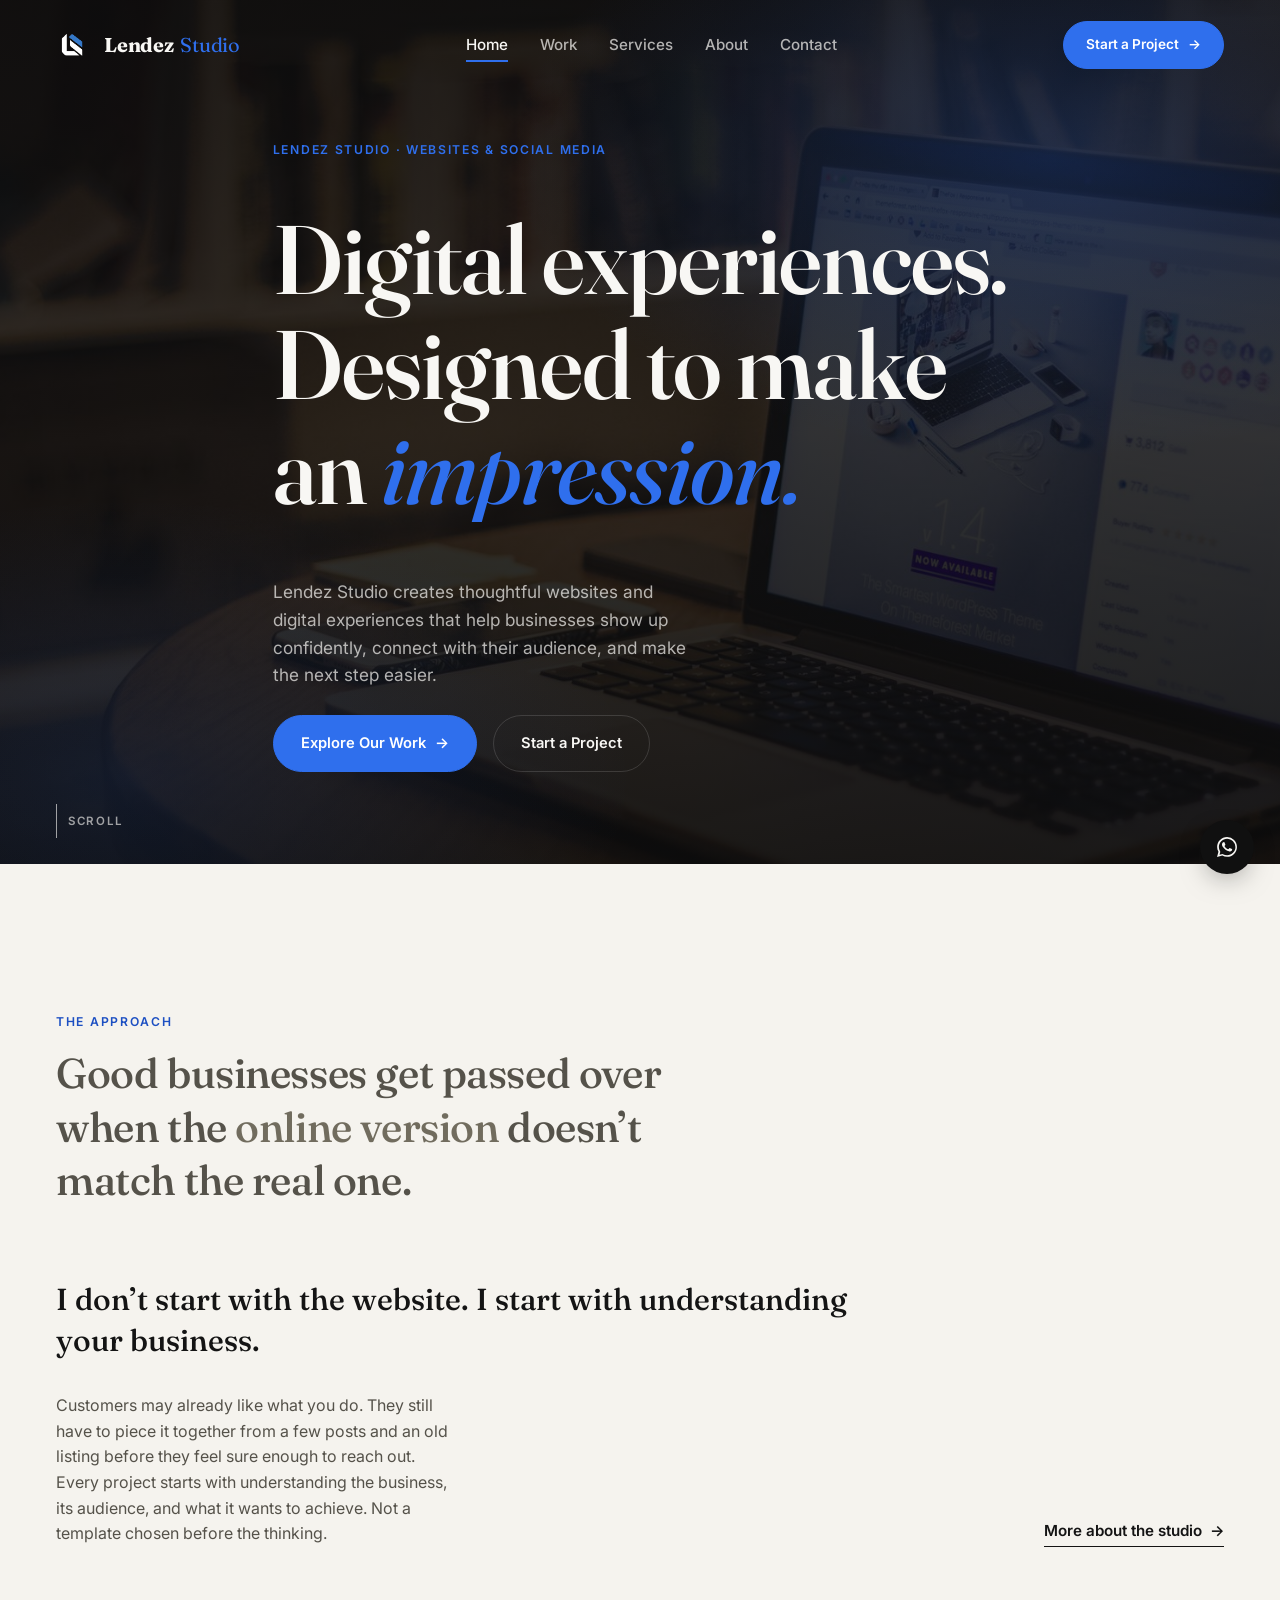
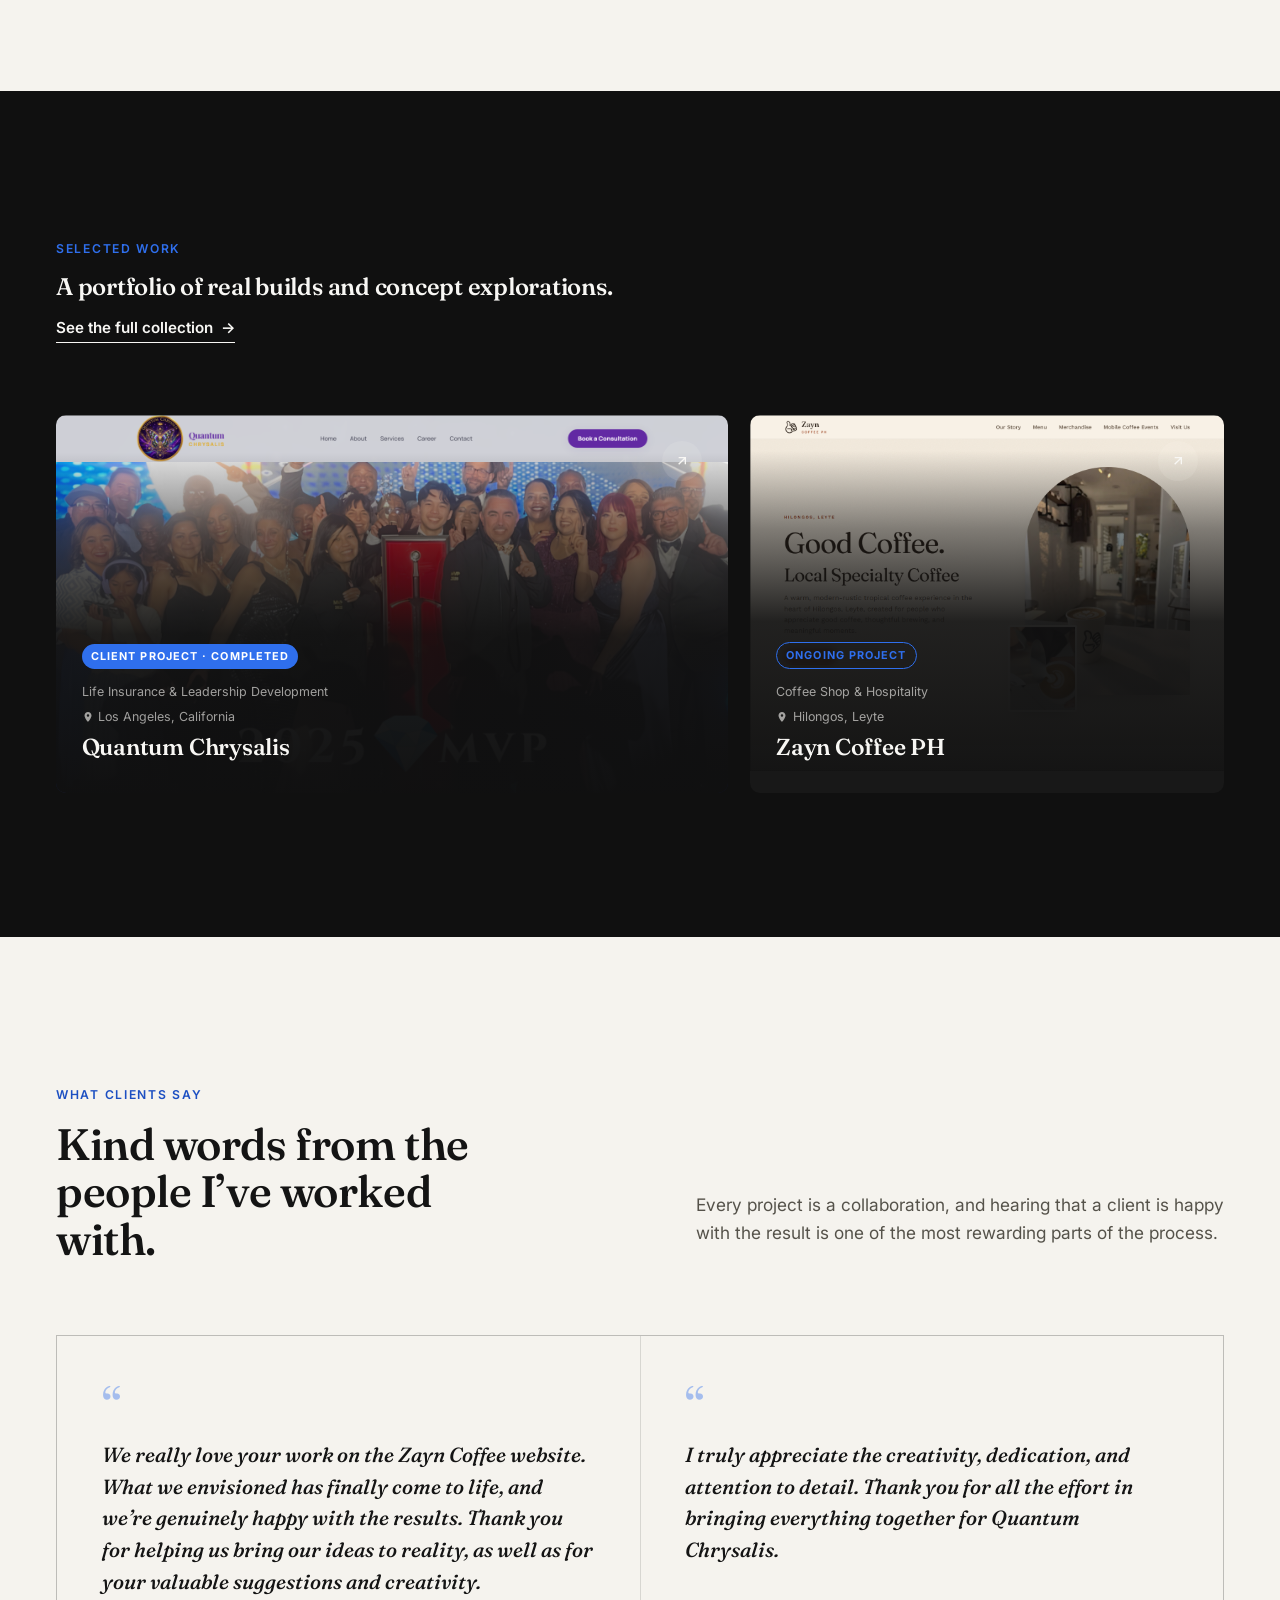
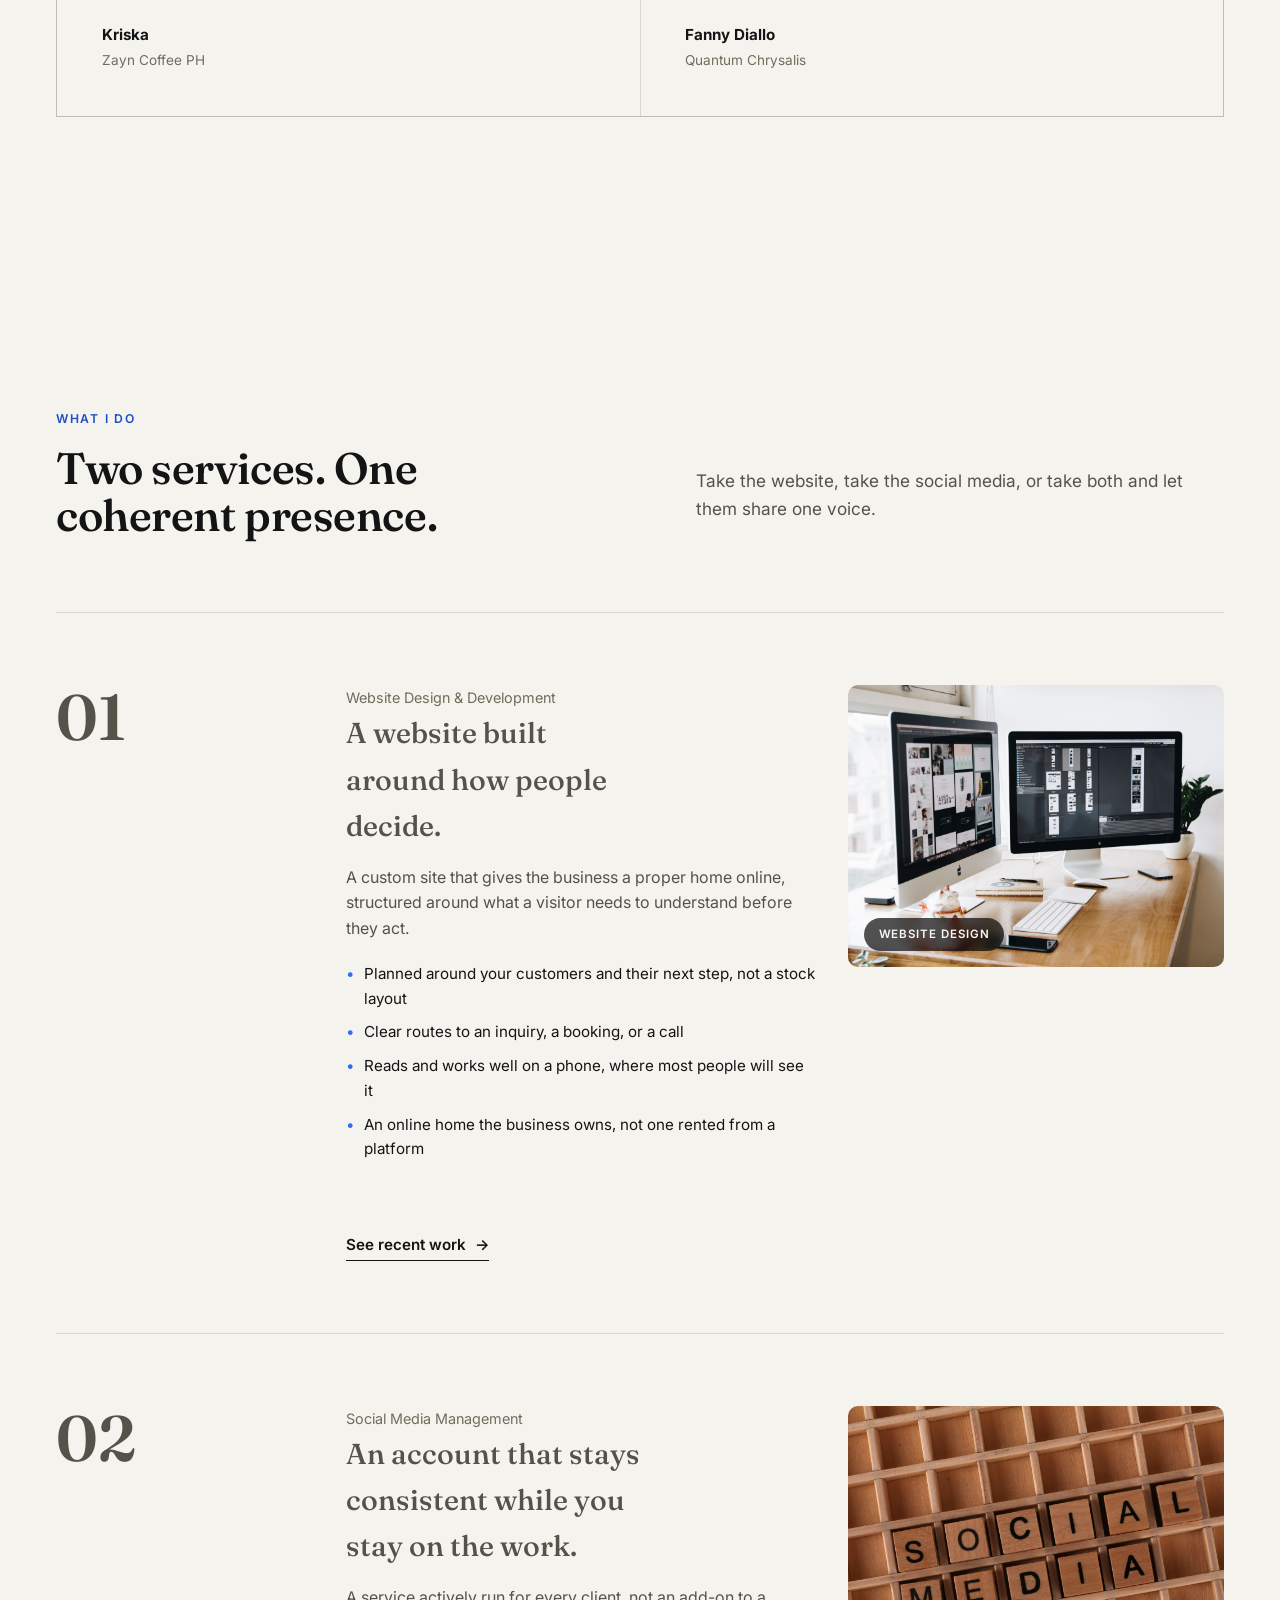
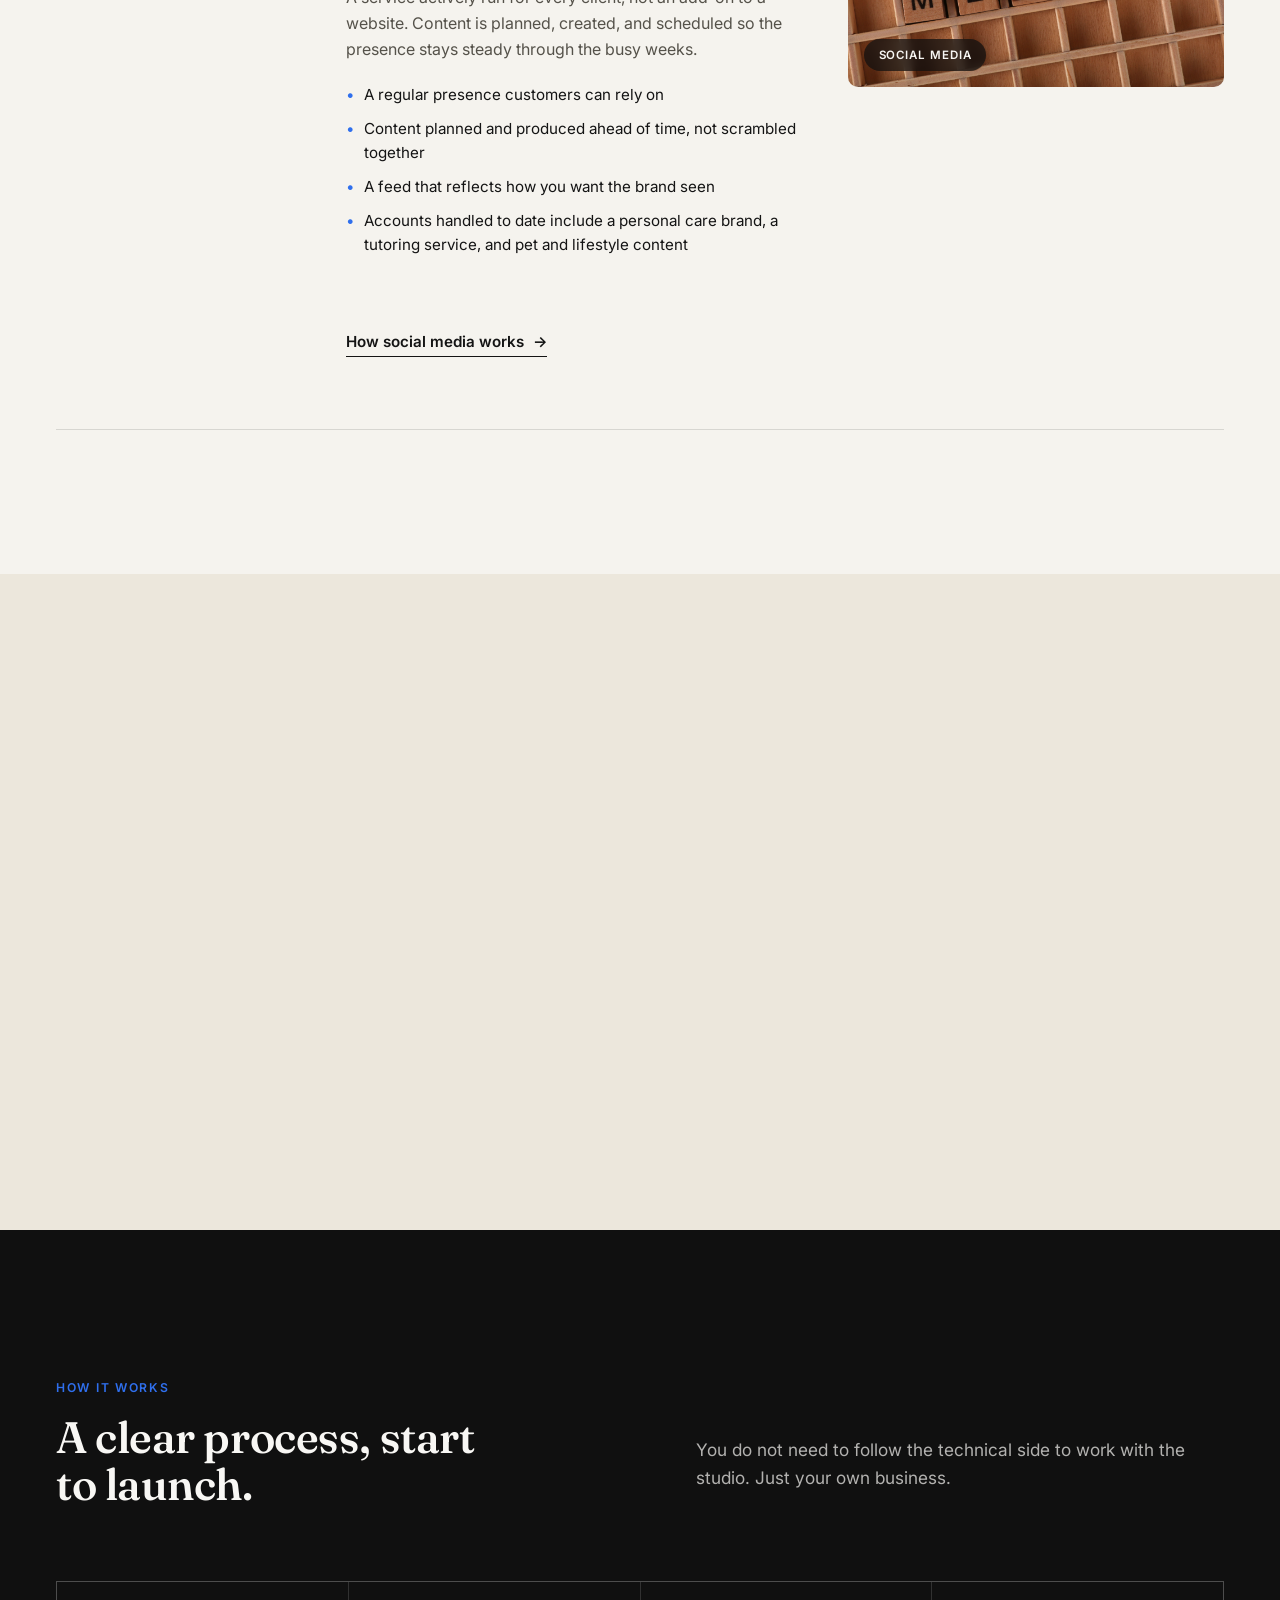
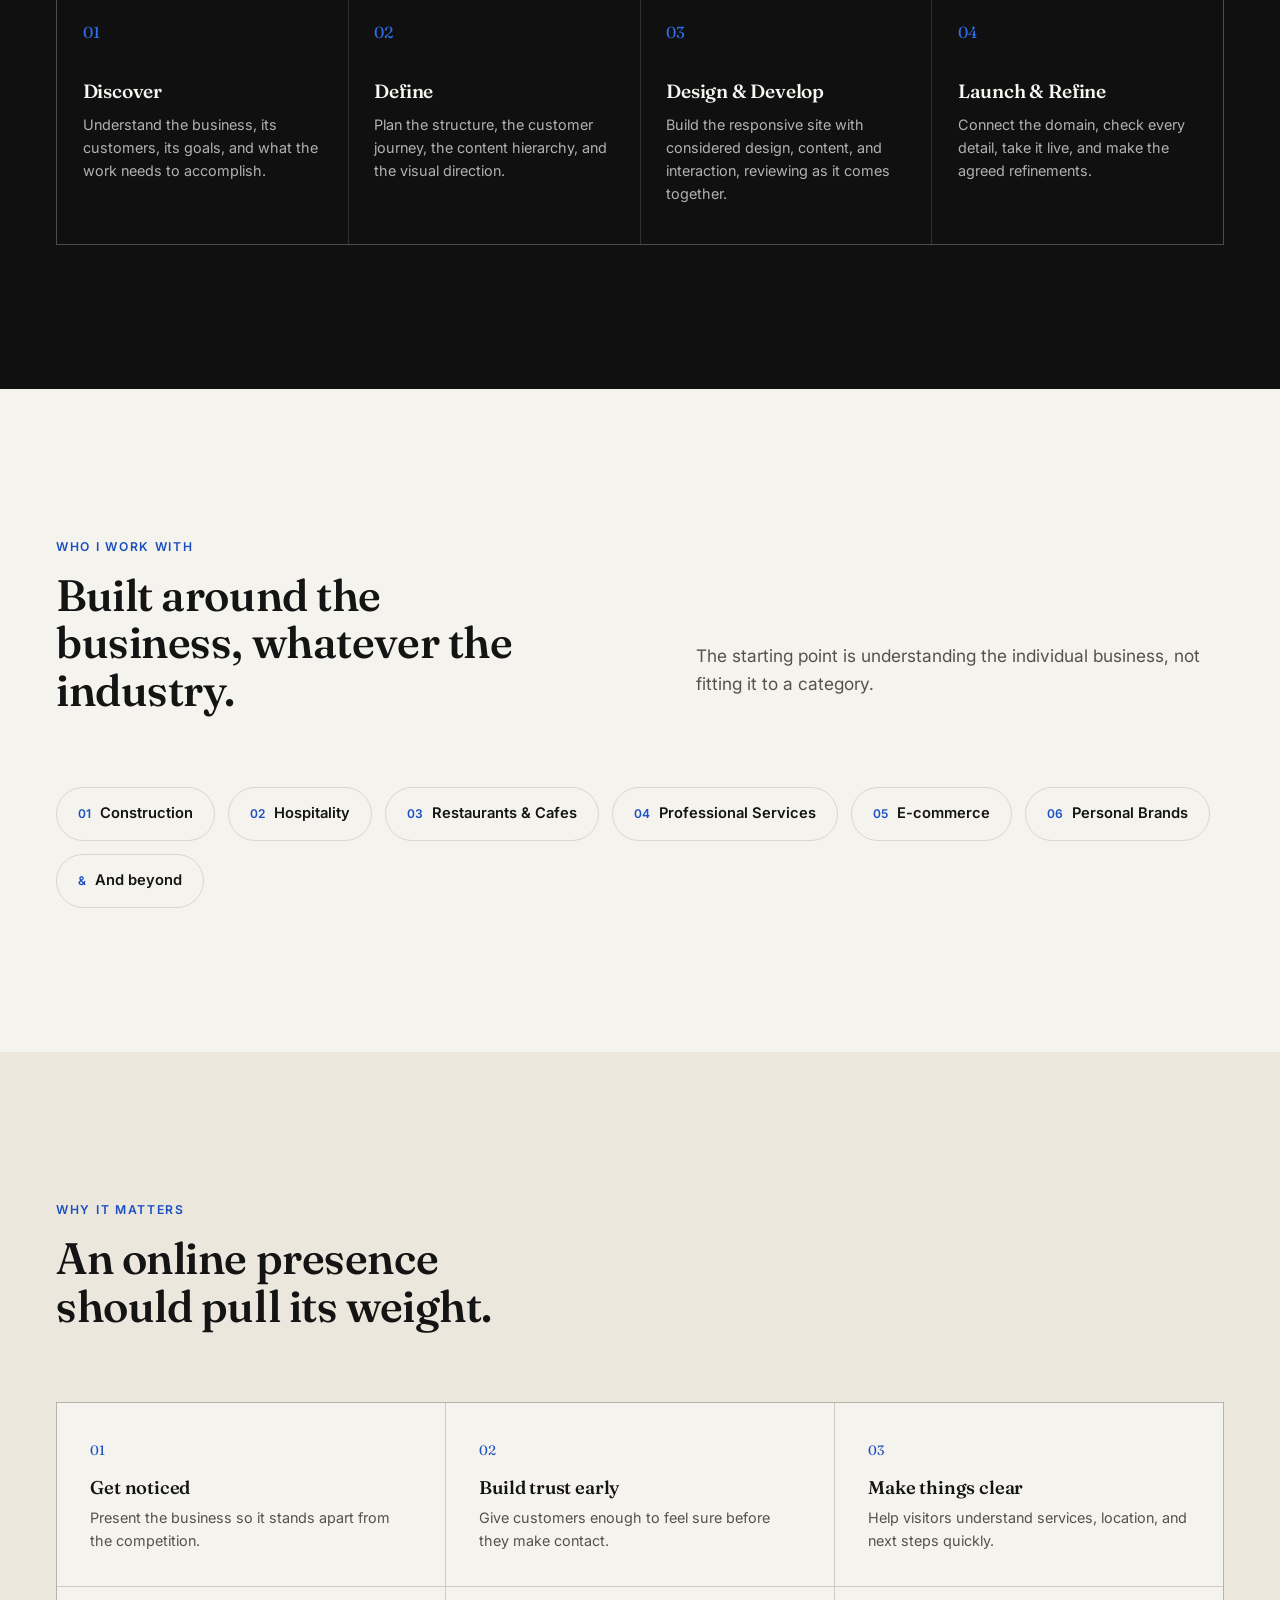
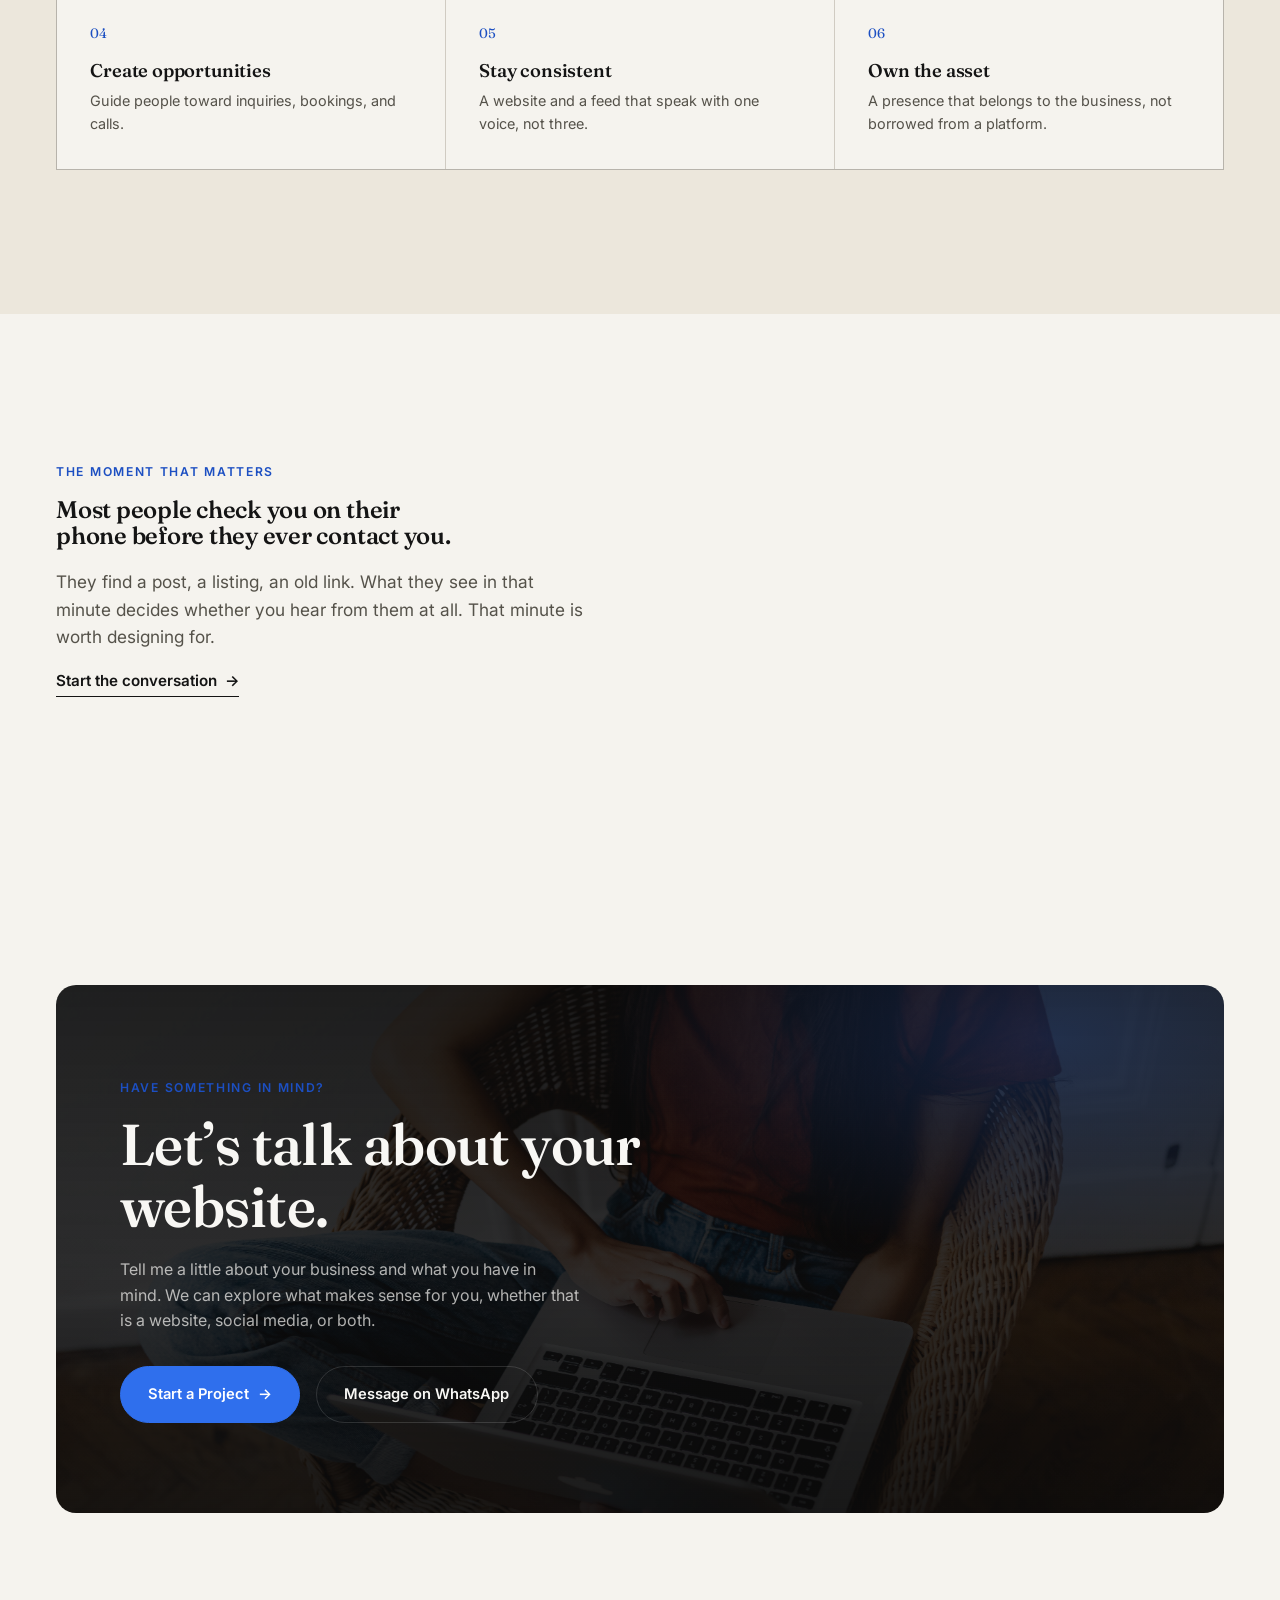
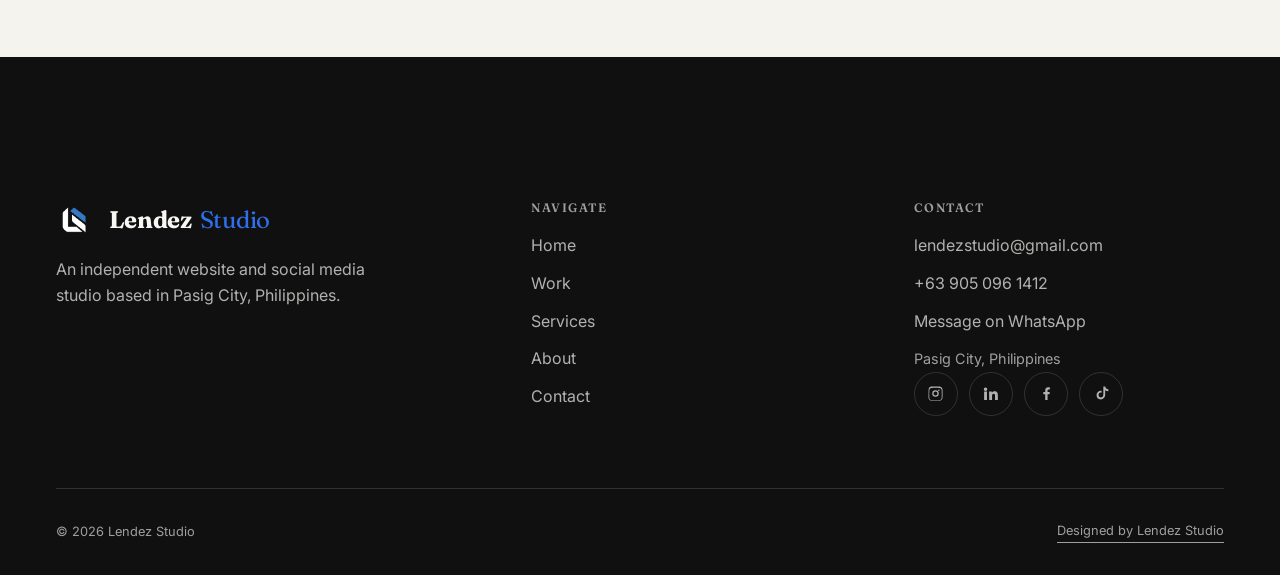
==== commit d074669e: "Phase 2 of site enhancement brief: testimonials section Adds a homepage testimonials section between" ====
--- a/index.html
+++ b/index.html
@@ -23,7 +23,7 @@
 <link rel="preconnect" href="https://fonts.googleapis.com">
 <link rel="preconnect" href="https://fonts.gstatic.com" crossorigin>
 <link href="https://fonts.googleapis.com/css2?family=Fraunces:ital,opsz,wght@0,9..144,400..700;1,9..144,400..600&family=Inter:wght@400;500;600;700&display=swap" rel="stylesheet">
-<link rel="stylesheet" href="css/site.css?v=11">
+<link rel="stylesheet" href="css/site.css?v=12">
 <script type="application/ld+json">
 {
   "@context": "https://schema.org",
@@ -174,6 +174,37 @@
     </div>
   </section>
 
+  <!-- TESTIMONIALS -->
+  <section class="section-pad">
+    <div class="wrap">
+      <div class="section-head reveal">
+        <div>
+          <span class="eyebrow">What Clients Say</span>
+          <h2>Kind words from the people I&rsquo;ve worked with.</h2>
+        </div>
+        <p class="lede">Every project is a collaboration, and hearing that a client is happy with the result is one of the most rewarding parts of the process.</p>
+      </div>
+      <div class="testimonial-grid reveal">
+        <div class="testimonial-card">
+          <span class="t-mark" aria-hidden="true">&ldquo;</span>
+          <p class="t-quote">We really love your work on the Zayn Coffee website. What we envisioned has finally come to life, and we&rsquo;re genuinely happy with the results. Thank you for helping us bring our ideas to reality, as well as for your valuable suggestions and creativity.</p>
+          <div class="t-attrib">
+            <span class="t-name">Kriska</span>
+            <span class="t-biz">Zayn Coffee PH</span>
+          </div>
+        </div>
+        <div class="testimonial-card">
+          <span class="t-mark" aria-hidden="true">&ldquo;</span>
+          <p class="t-quote">I truly appreciate the creativity, dedication, and attention to detail. Thank you for all the effort in bringing everything together for Quantum Chrysalis.</p>
+          <div class="t-attrib">
+            <span class="t-name">Fanny Diallo</span>
+            <span class="t-biz">Quantum Chrysalis</span>
+          </div>
+        </div>
+      </div>
+    </div>
+  </section>
+
   <!-- SERVICES -->
   <section class="section-pad" id="services">
     <div class="wrap">
--- a/css/site.css
+++ b/css/site.css
@@ -572,6 +572,16 @@
 @media (max-width: 820px){ .outcome-grid{ grid-template-columns: 1fr 1fr; } }
 @media (max-width: 560px){ .outcome-grid{ grid-template-columns: 1fr; } }
 
+/* ---- Testimonials ---- */
+.testimonial-grid{ display: grid; grid-template-columns: repeat(2, minmax(0, 1fr)); gap: 1px; background: var(--line-paper); border: 1px solid var(--line-paper); margin-top: var(--gap-md); }
+.testimonial-card{ background: var(--paper); padding: clamp(2rem, 3.5vw, 3rem); display: flex; flex-direction: column; }
+.testimonial-card .t-mark{ font-family: var(--font-display); font-size: 3.2rem; line-height: 1; color: var(--accent); opacity: 0.4; margin-bottom: 0.4rem; }
+.testimonial-card .t-quote{ font-family: var(--font-display); font-style: italic; font-weight: 500; font-size: clamp(1.1rem, 1.6vw, 1.3rem); line-height: 1.55; color: var(--on-paper); margin-bottom: 1.6rem; }
+.testimonial-card .t-attrib{ display: flex; flex-direction: column; gap: 0.15rem; margin-top: auto; }
+.testimonial-card .t-name{ font-weight: 700; font-size: 0.95rem; }
+.testimonial-card .t-biz{ font-size: 0.85rem; color: var(--on-paper-faint); }
+@media (max-width: 760px){ .testimonial-grid{ grid-template-columns: 1fr; } }
+
 /* ---------- Pricing note ---------- */
 
 .pricebox{ display: grid; grid-template-columns: 0.8fr 1.2fr; gap: var(--gap-lg); padding: var(--gap-lg) 0; border-top: 1px solid var(--line-paper); border-bottom: 1px solid var(--line-paper); }
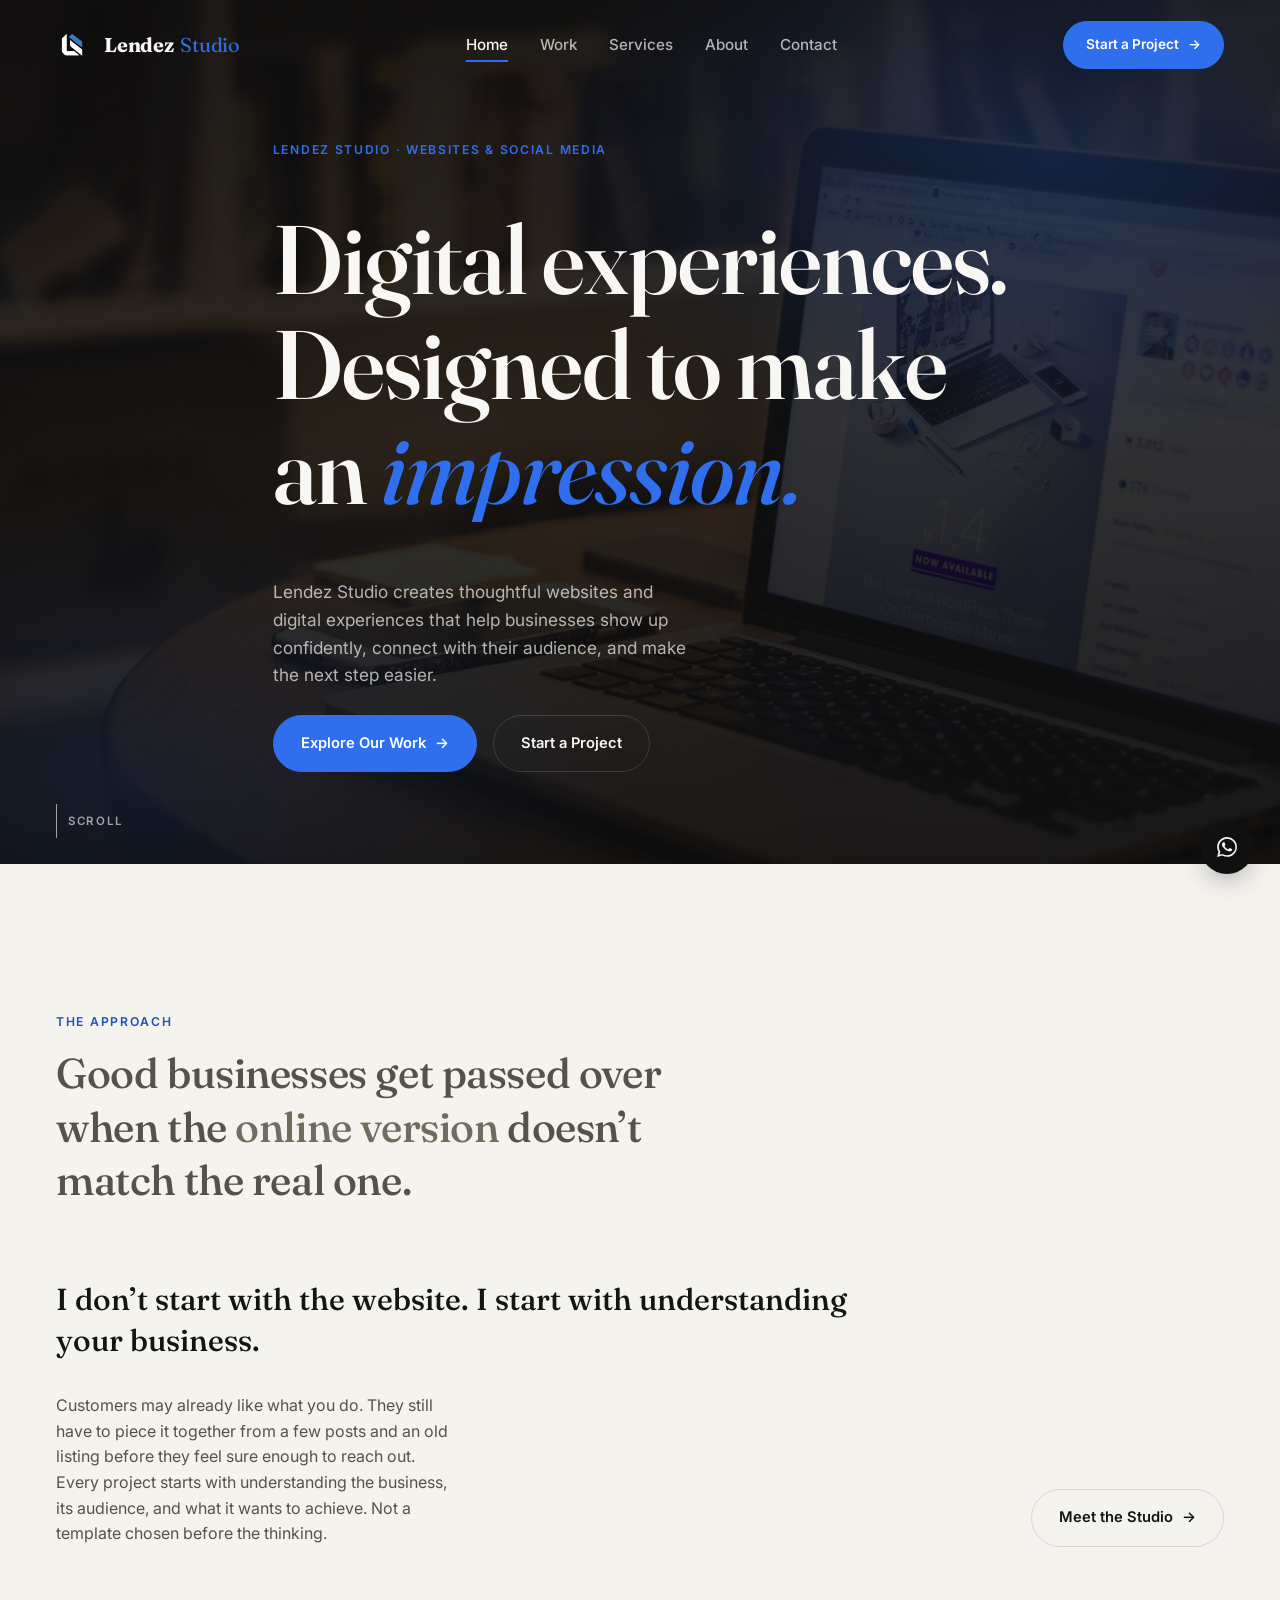
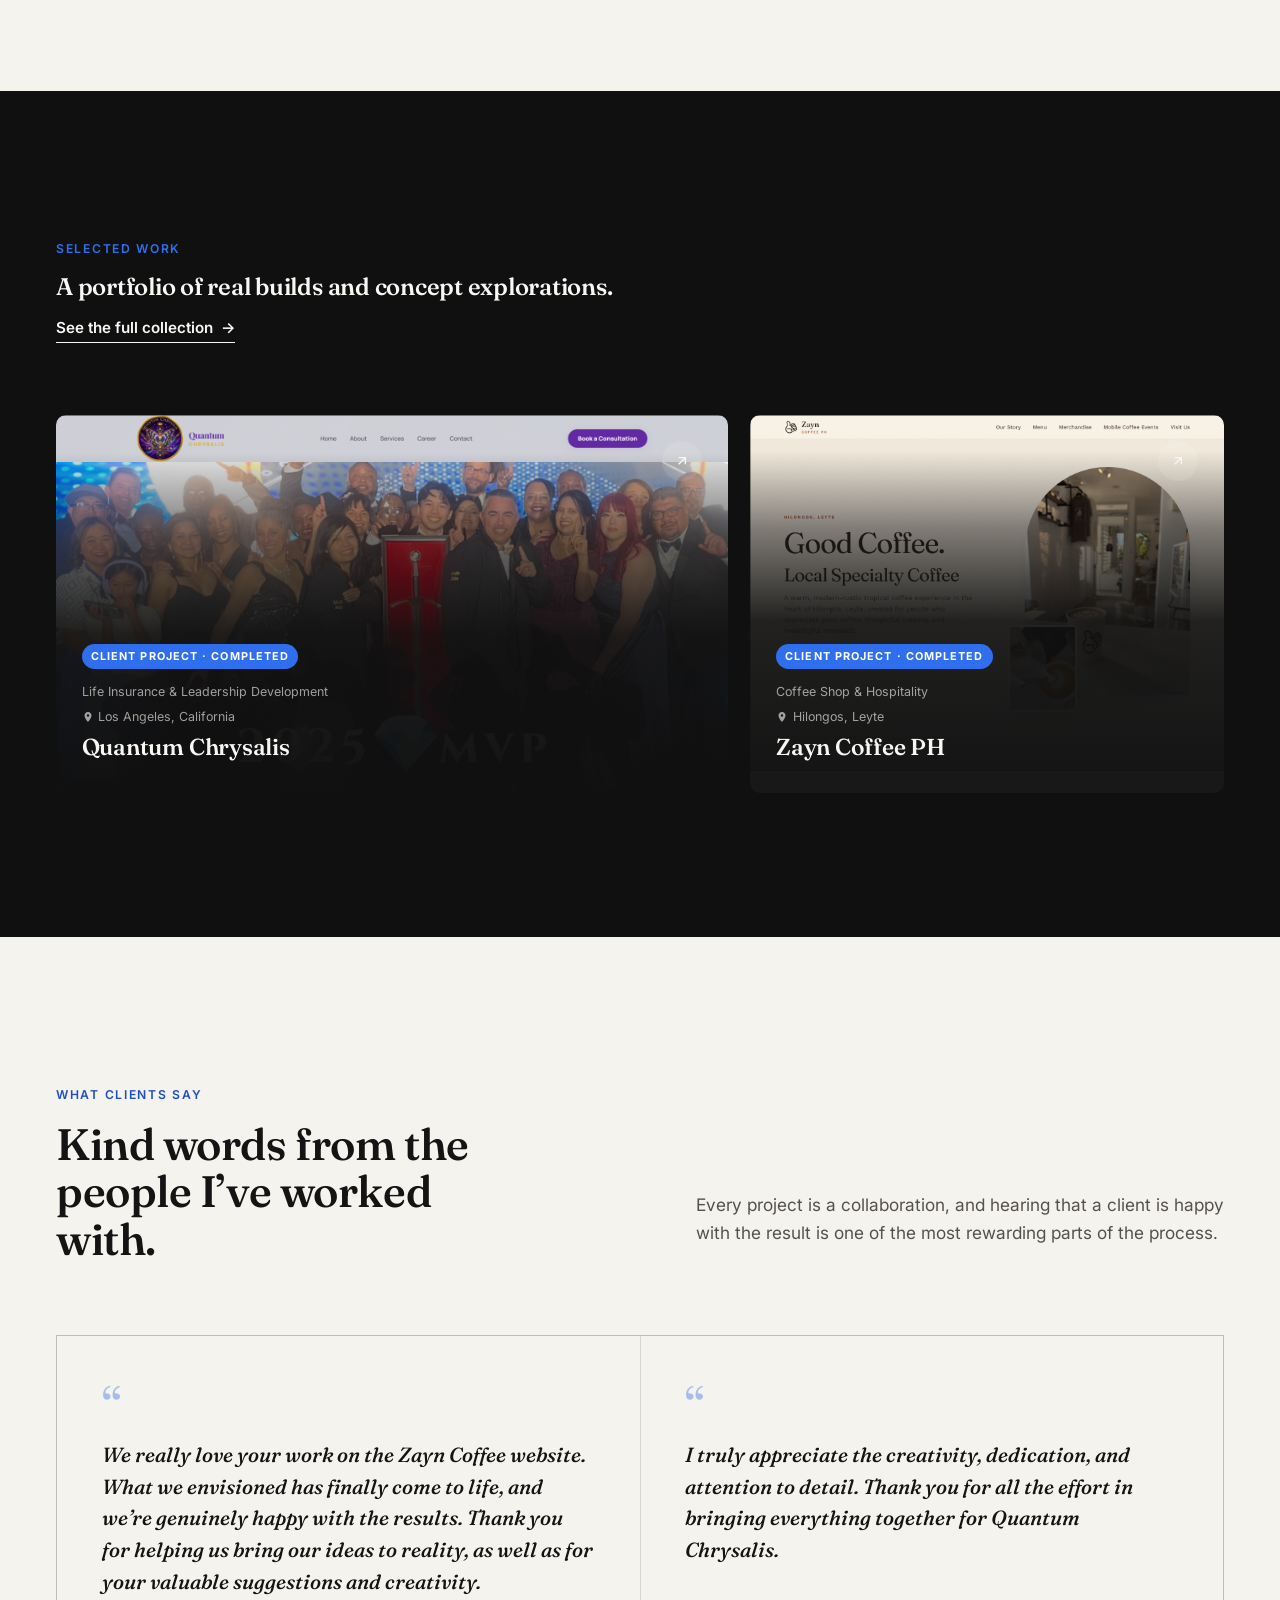
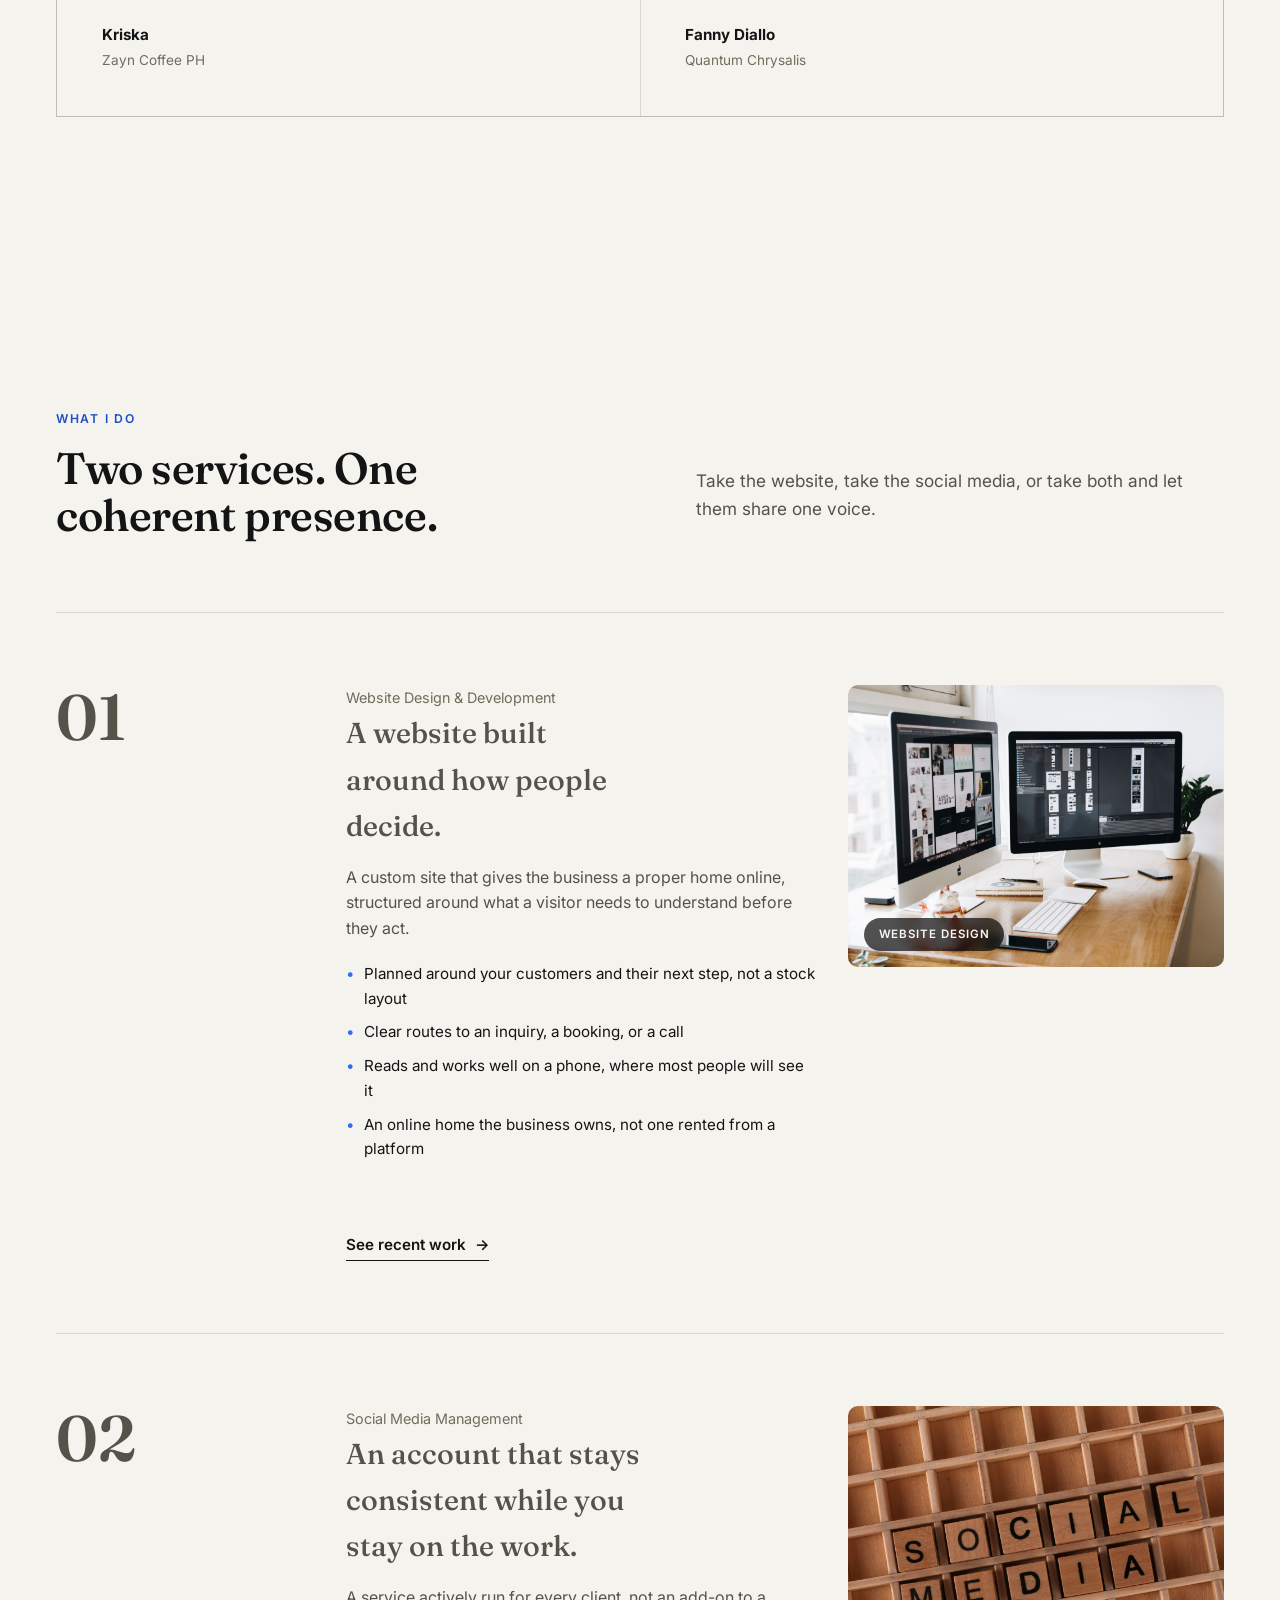
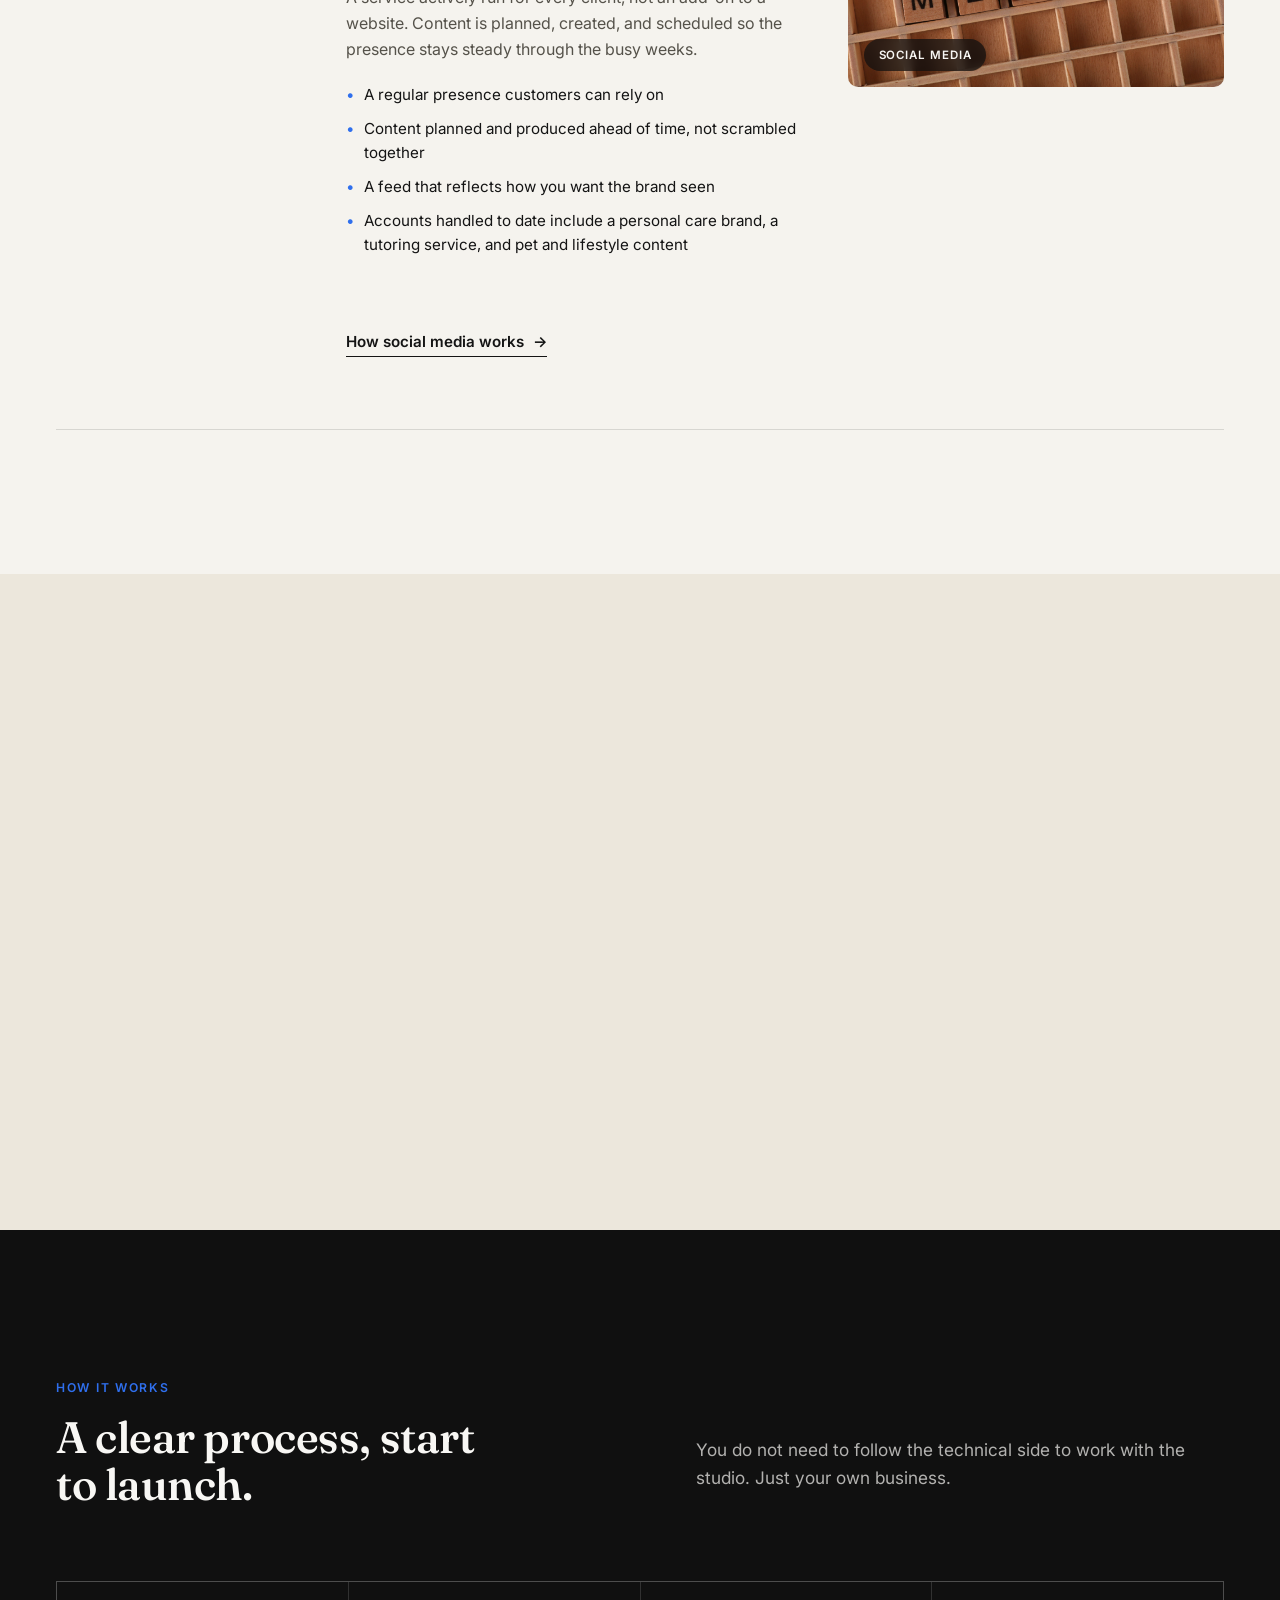
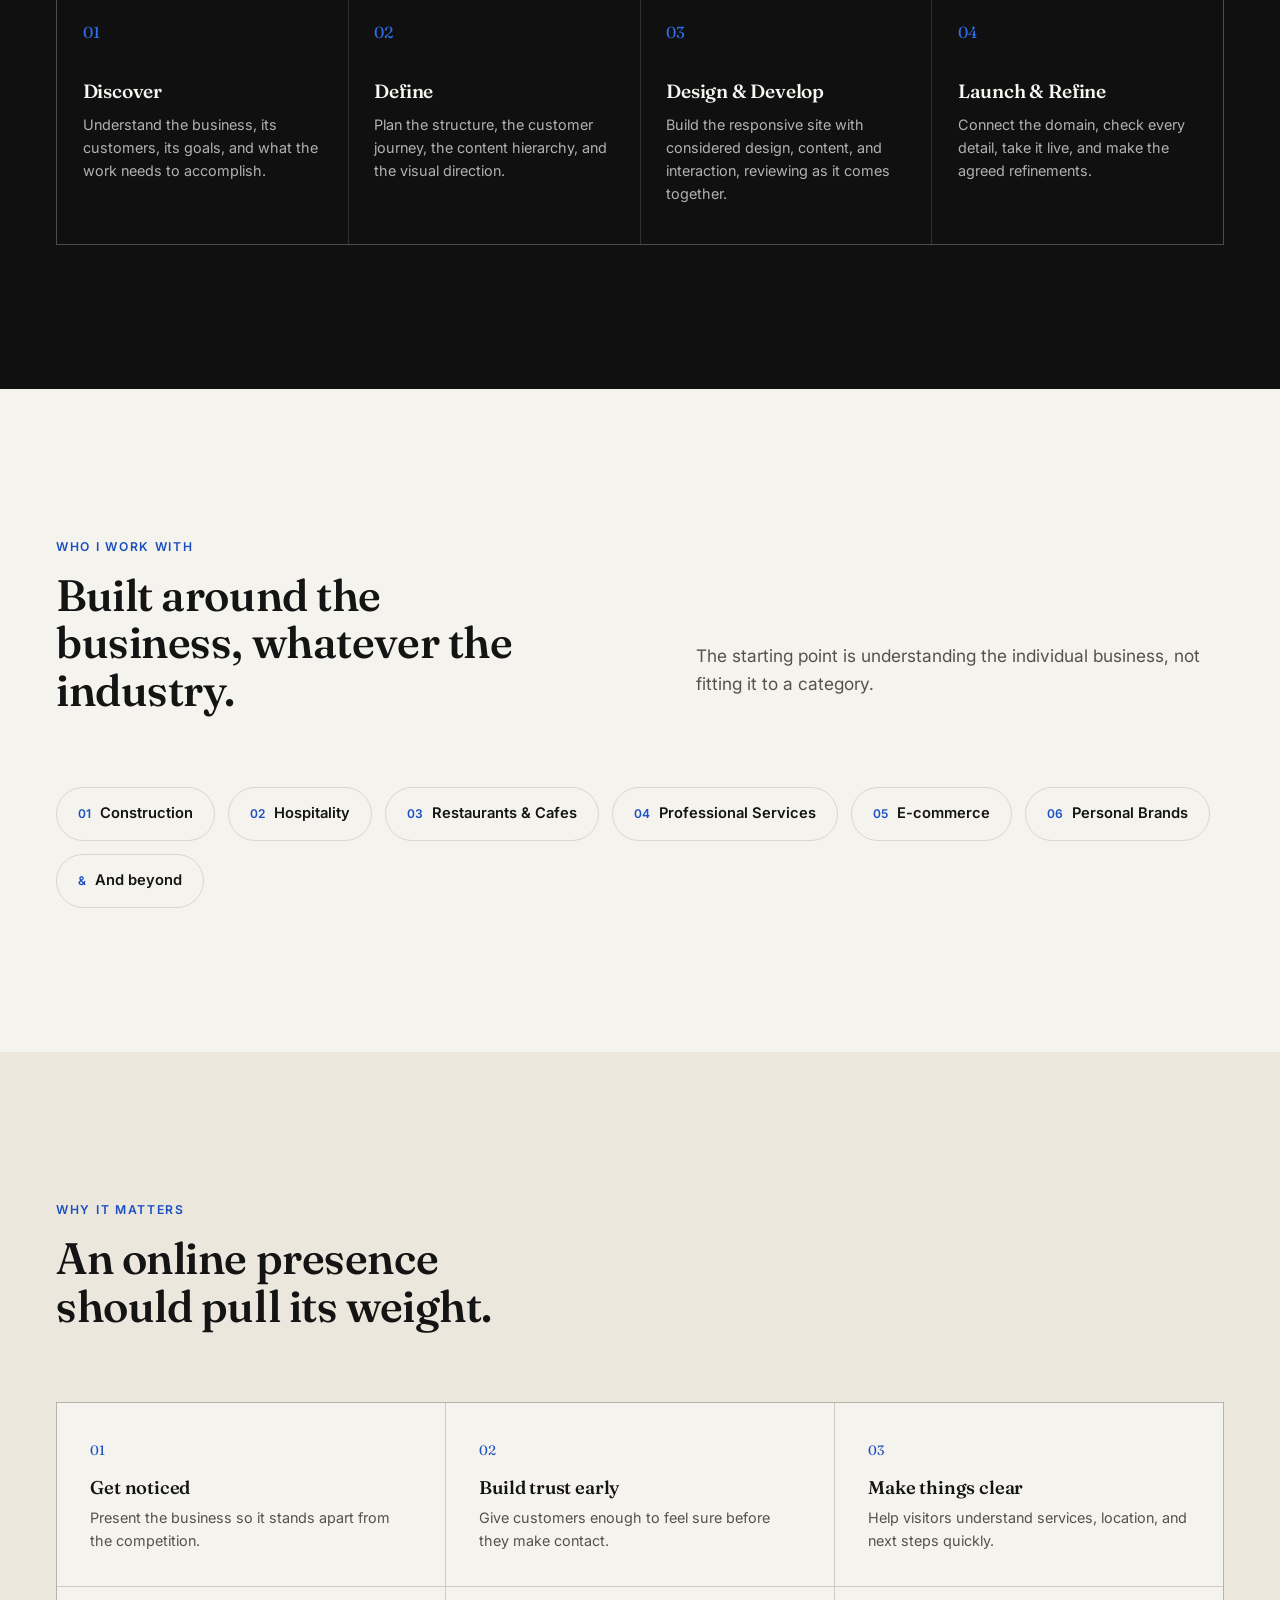
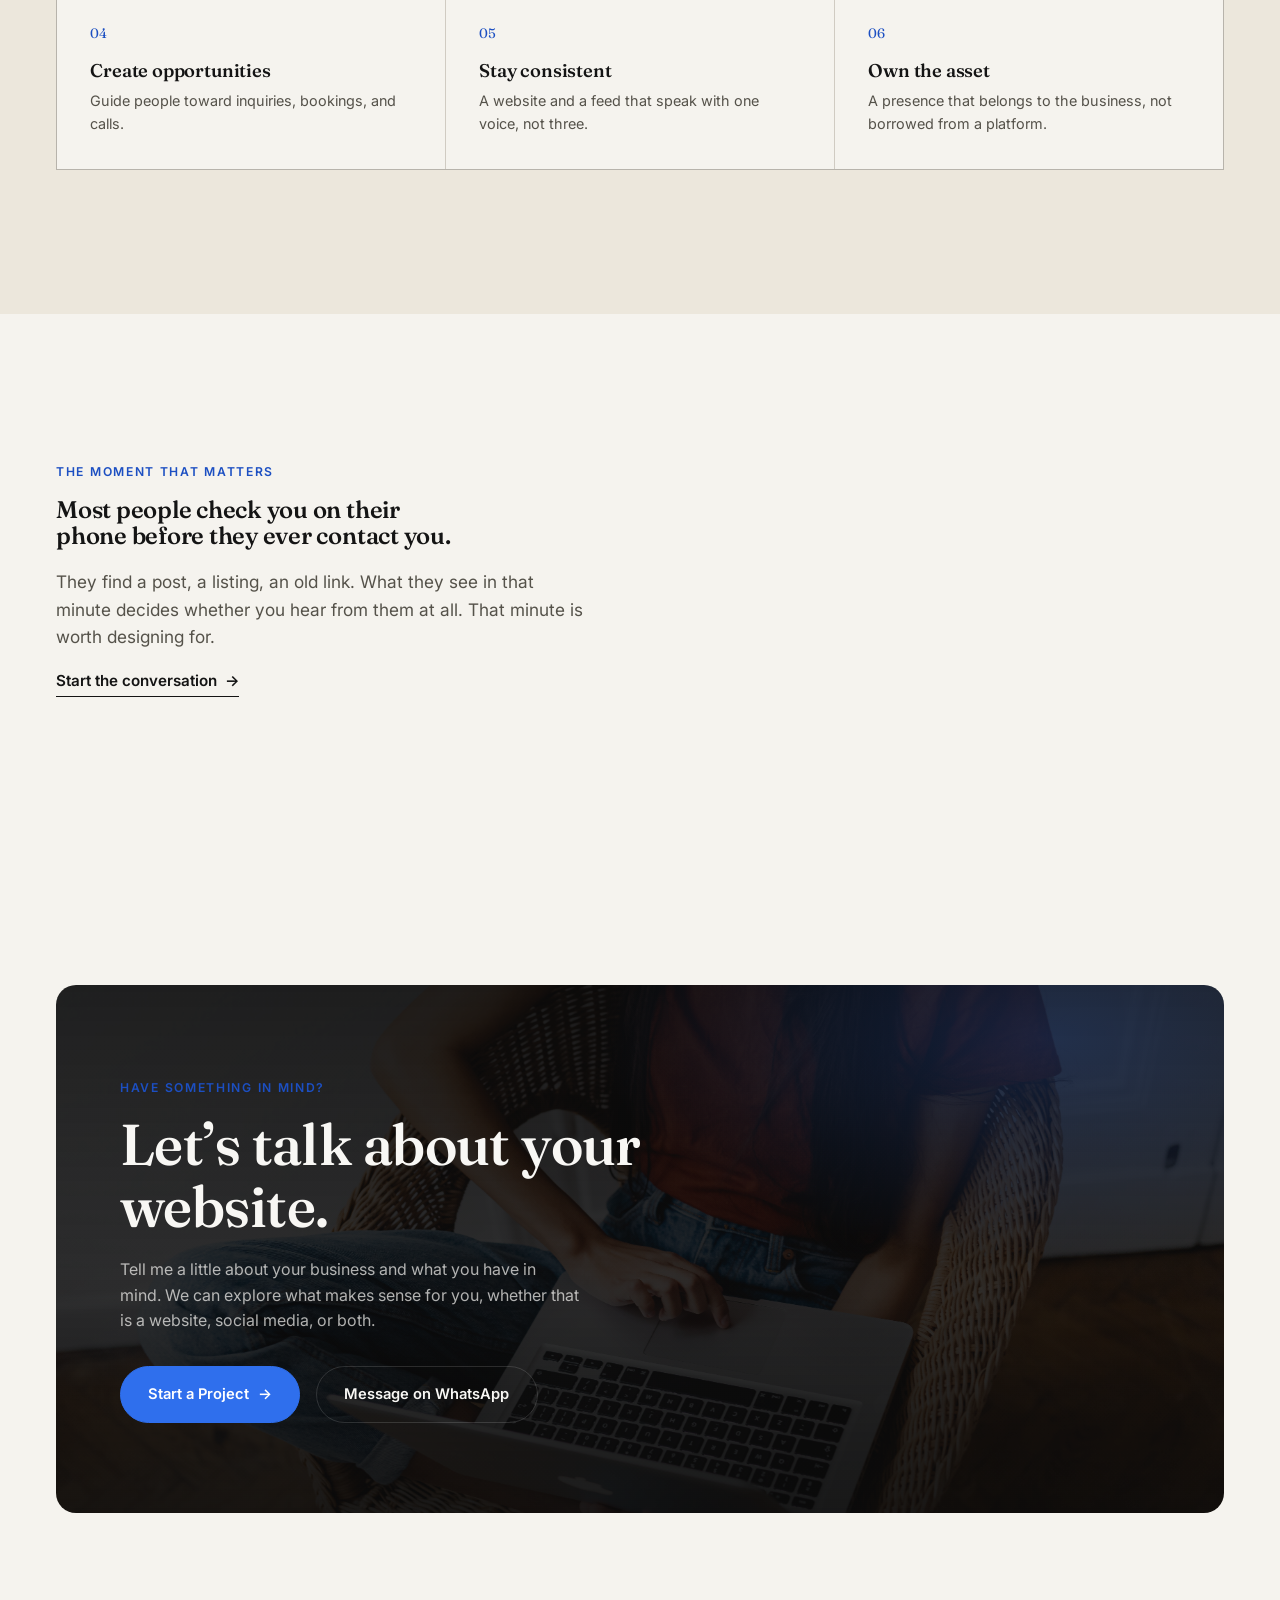
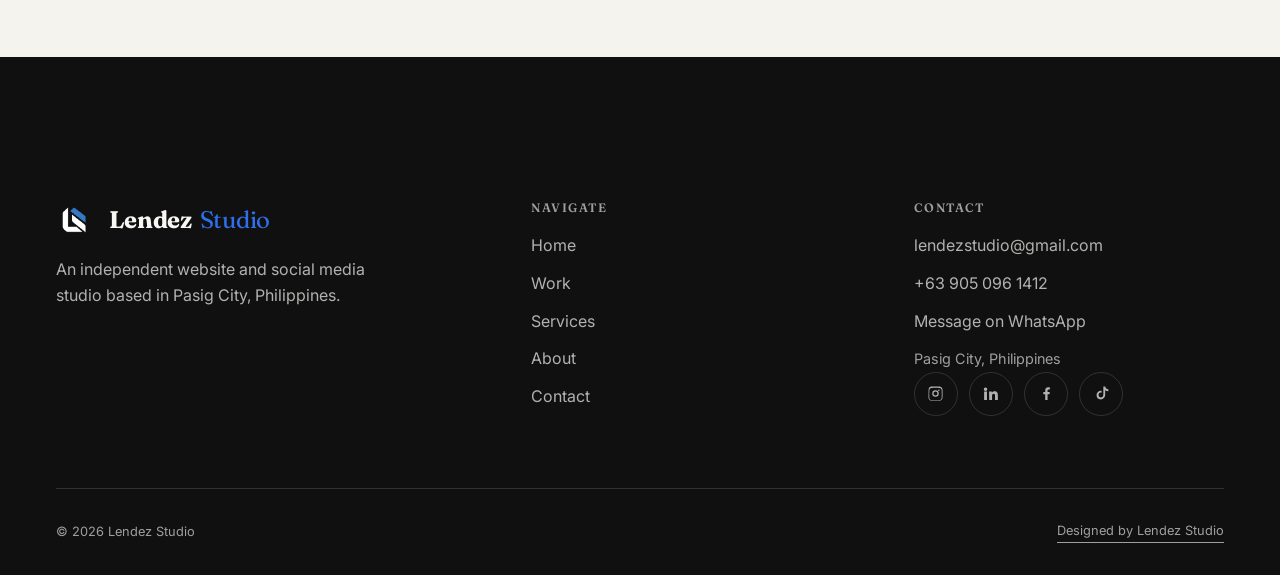
==== commit 099075dc: "Mark Zayn Coffee PH completed, add Islas Moriones, add About button Zayn Coffee PH moves from Ongoin" ====
--- a/index.html
+++ b/index.html
@@ -23,7 +23,7 @@
 <link rel="preconnect" href="https://fonts.googleapis.com">
 <link rel="preconnect" href="https://fonts.gstatic.com" crossorigin>
 <link href="https://fonts.googleapis.com/css2?family=Fraunces:ital,opsz,wght@0,9..144,400..700;1,9..144,400..600&family=Inter:wght@400;500;600;700&display=swap" rel="stylesheet">
-<link rel="stylesheet" href="css/site.css?v=12">
+<link rel="stylesheet" href="css/site.css?v=13">
 <script type="application/ld+json">
 {
   "@context": "https://schema.org",
@@ -128,7 +128,7 @@
       <div class="statement-foot reveal">
         <p class="pull">I don&rsquo;t start with the website. I start with understanding your business.</p>
         <p>Customers may already like what you do. They still have to piece it together from a few posts and an old listing before they feel sure enough to reach out. Every project starts with understanding the business, its audience, and what it wants to achieve. Not a template chosen before the thinking.</p>
-        <a href="about.html" class="link-cta">More about the studio <span class="btn-arrow">&rarr;</span></a>
+        <a href="about.html" class="btn btn-ghost mt-lg" style="display:inline-flex">Meet the Studio <span class="btn-arrow">&rarr;</span></a>
       </div>
     </div>
   </section>
@@ -145,7 +145,7 @@
       </div>
 
       <div class="work-grid">
-        <a class="work-card span-7 size-feature reveal mask-reveal" href="https://www.quantumchrysalis.com/" target="_blank" rel="noopener">
+        <a class="work-card span-7 size-feature reveal mask-reveal" href="case-study-quantum-chrysalis.html">
           <div class="work-card-media">
             <img src="images/quantum-chrysalis.png" alt="Quantum Chrysalis website, a financial protection and leadership development company" width="1600" height="1000">
           </div>
@@ -158,12 +158,12 @@
           <span class="wc-arrow"><svg viewBox="0 0 24 24" fill="none" stroke="currentColor" stroke-width="2"><path d="M7 17 17 7M7 7h10v10"/></svg></span>
         </a>
 
-        <a class="work-card span-5 reveal mask-reveal" href="https://lendezstudio.github.io/Zayn-Coffee-PH/" target="_blank" rel="noopener">
+        <a class="work-card span-5 reveal mask-reveal" href="case-study-zayn-coffee.html">
           <div class="work-card-media">
             <img src="images/zayn-coffee-ph.png" alt="Website for Zayn Coffee PH, a specialty coffee shop in Hilongos, Leyte" width="1600" height="1000">
           </div>
           <div class="work-card-body">
-            <span class="work-tag is-ongoing">Ongoing Project</span>
+            <span class="work-tag is-client">Client Project &middot; Completed</span>
             <span class="work-card-cat">Coffee Shop &amp; Hospitality</span>
             <span class="work-card-location"><svg viewBox="0 0 24 24" fill="currentColor"><path d="M12 2C8.13 2 5 5.13 5 9c0 5.25 7 13 7 13s7-7.75 7-13c0-3.87-3.13-7-7-7zm0 9.5A2.5 2.5 0 1 1 12 6.5a2.5 2.5 0 0 1 0 5z"/></svg>Hilongos, Leyte</span>
             <h3>Zayn Coffee PH</h3>
--- a/css/site.css
+++ b/css/site.css
@@ -784,3 +784,25 @@
 
 .hairline{ height: 1px; background: var(--line-paper); border: none; margin: 0; }
 .mt-lg{ margin-top: var(--gap-lg); }
+
+/* ---------- Case Studies ---------- */
+.cs-meta{ display: grid; grid-template-columns: repeat(4, minmax(0, 1fr)); gap: 1px; background: var(--line-ink); border: 1px solid var(--line-ink); margin-top: var(--gap-md); }
+.cs-meta-item{ background: var(--ink-2); padding: 1.3rem 1.5rem; }
+.cs-meta-item .cs-label{ font-size: var(--fs-label); font-weight: 600; letter-spacing: 0.08em; text-transform: uppercase; color: var(--on-ink-faint); margin-bottom: 0.4rem; display: block; }
+.cs-meta-item .cs-value{ font-weight: 600; font-size: 0.95rem; color: var(--on-ink); }
+@media (max-width: 820px){ .cs-meta{ grid-template-columns: 1fr 1fr; } }
+
+.cs-section{ max-width: 68ch; }
+.cs-section h2{ margin-top: 0.6rem; }
+.cs-section p{ margin-top: 1rem; }
+
+.cs-shot{ border-radius: var(--radius); overflow: hidden; border: 1px solid var(--line-paper); background: var(--paper-2); }
+.cs-shot img{ width: 100%; height: auto; display: block; }
+.cs-shot-cap{ font-size: 0.82rem; color: var(--on-paper-faint); margin-top: 0.7rem; }
+
+.cs-gallery{ display: grid; grid-template-columns: 1fr 1fr; gap: 2rem; margin-top: var(--gap-md); }
+.cs-gallery .cs-shot-full{ grid-column: 1 / -1; }
+@media (max-width: 760px){ .cs-gallery{ grid-template-columns: 1fr; } }
+
+.cs-testimonial{ max-width: 640px; margin: var(--gap-md) 0 0; border: 1px solid var(--line-paper); border-radius: var(--radius); overflow: hidden; }
+.cs-testimonial .testimonial-card{ padding: clamp(2rem, 3.5vw, 2.8rem); }
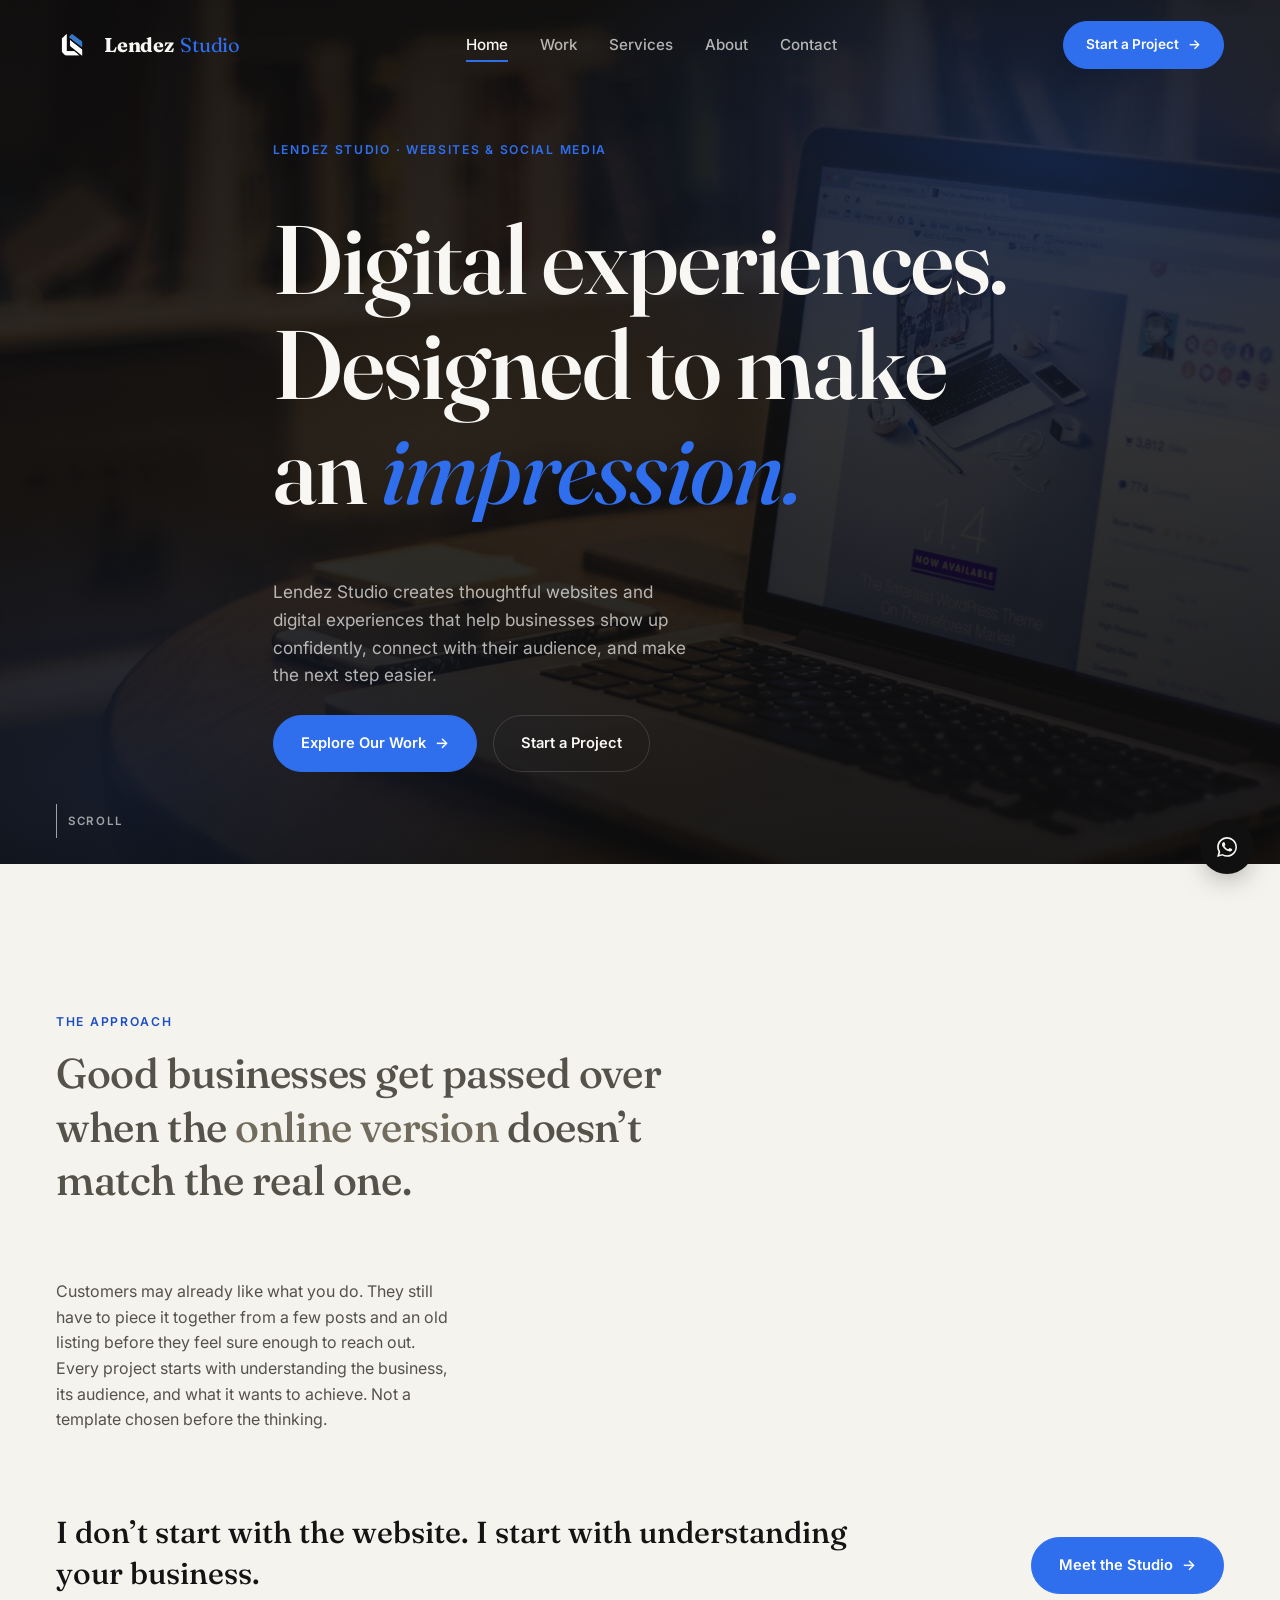
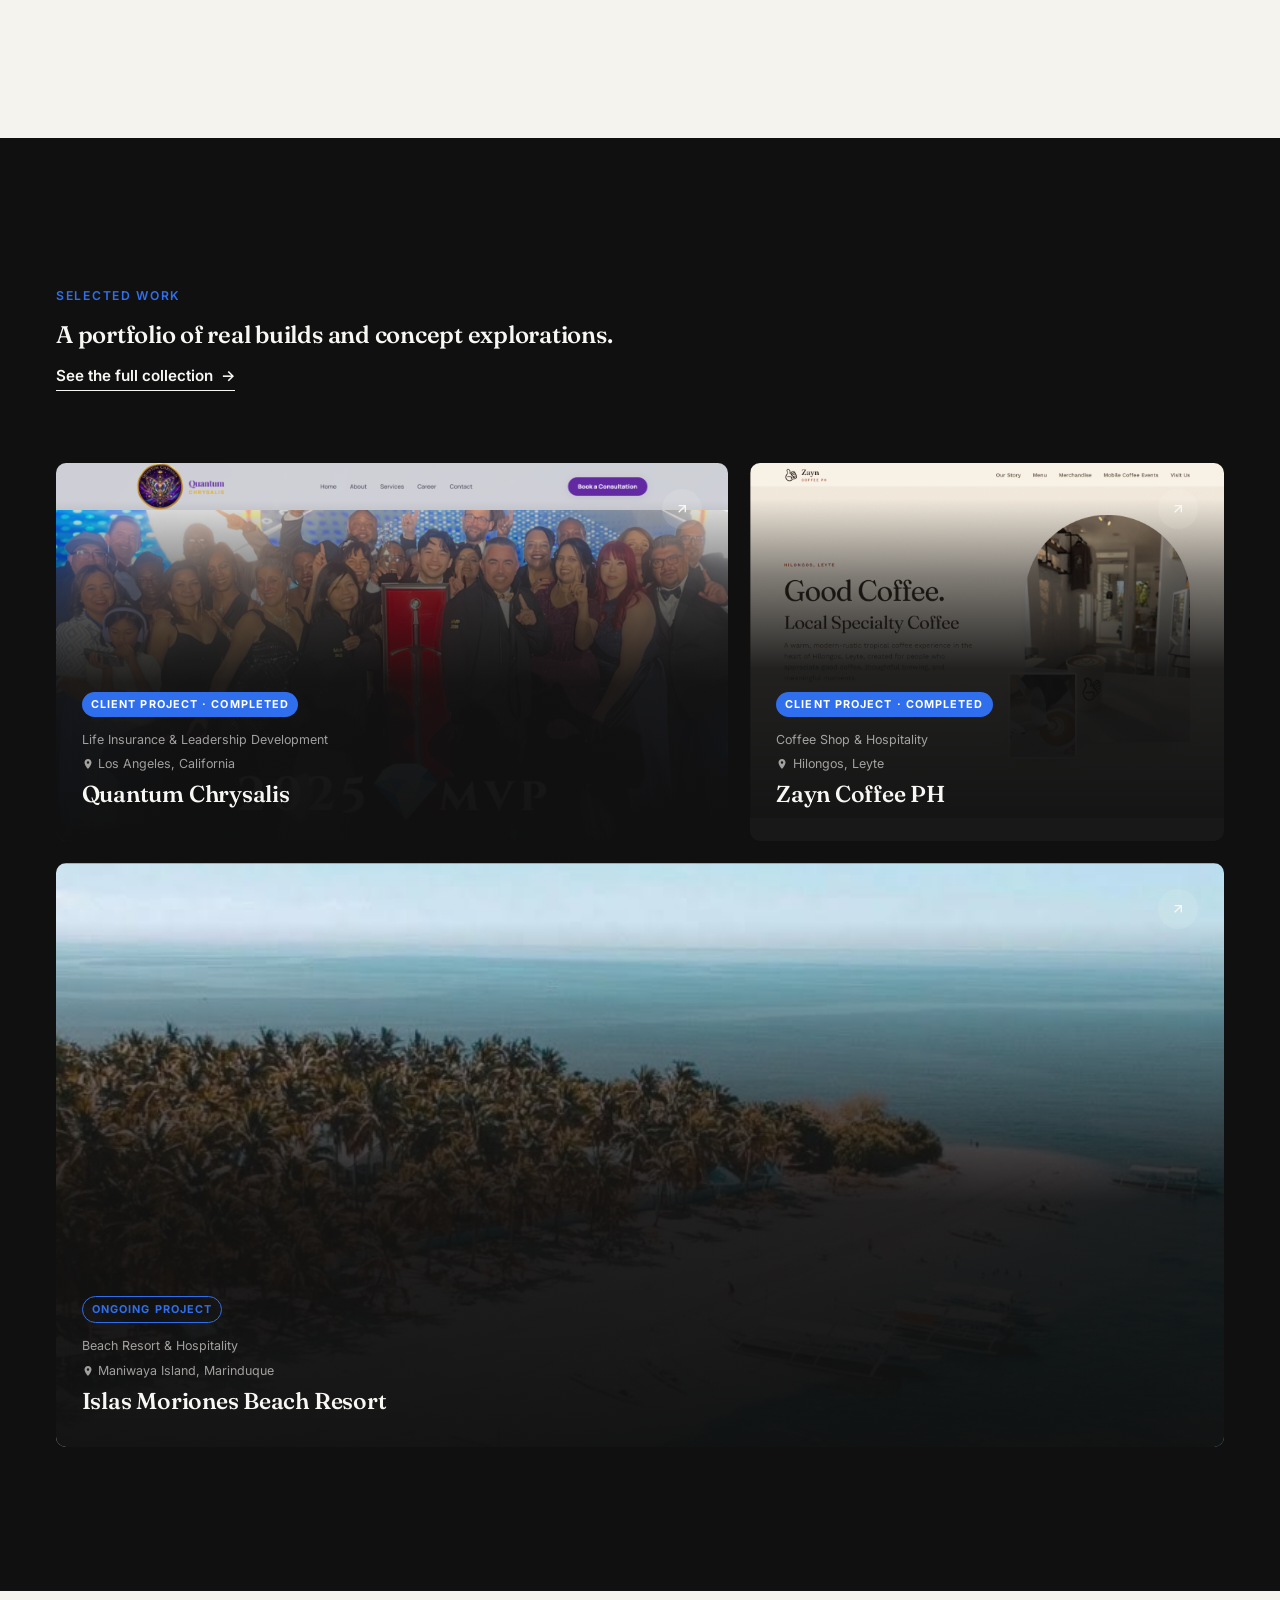
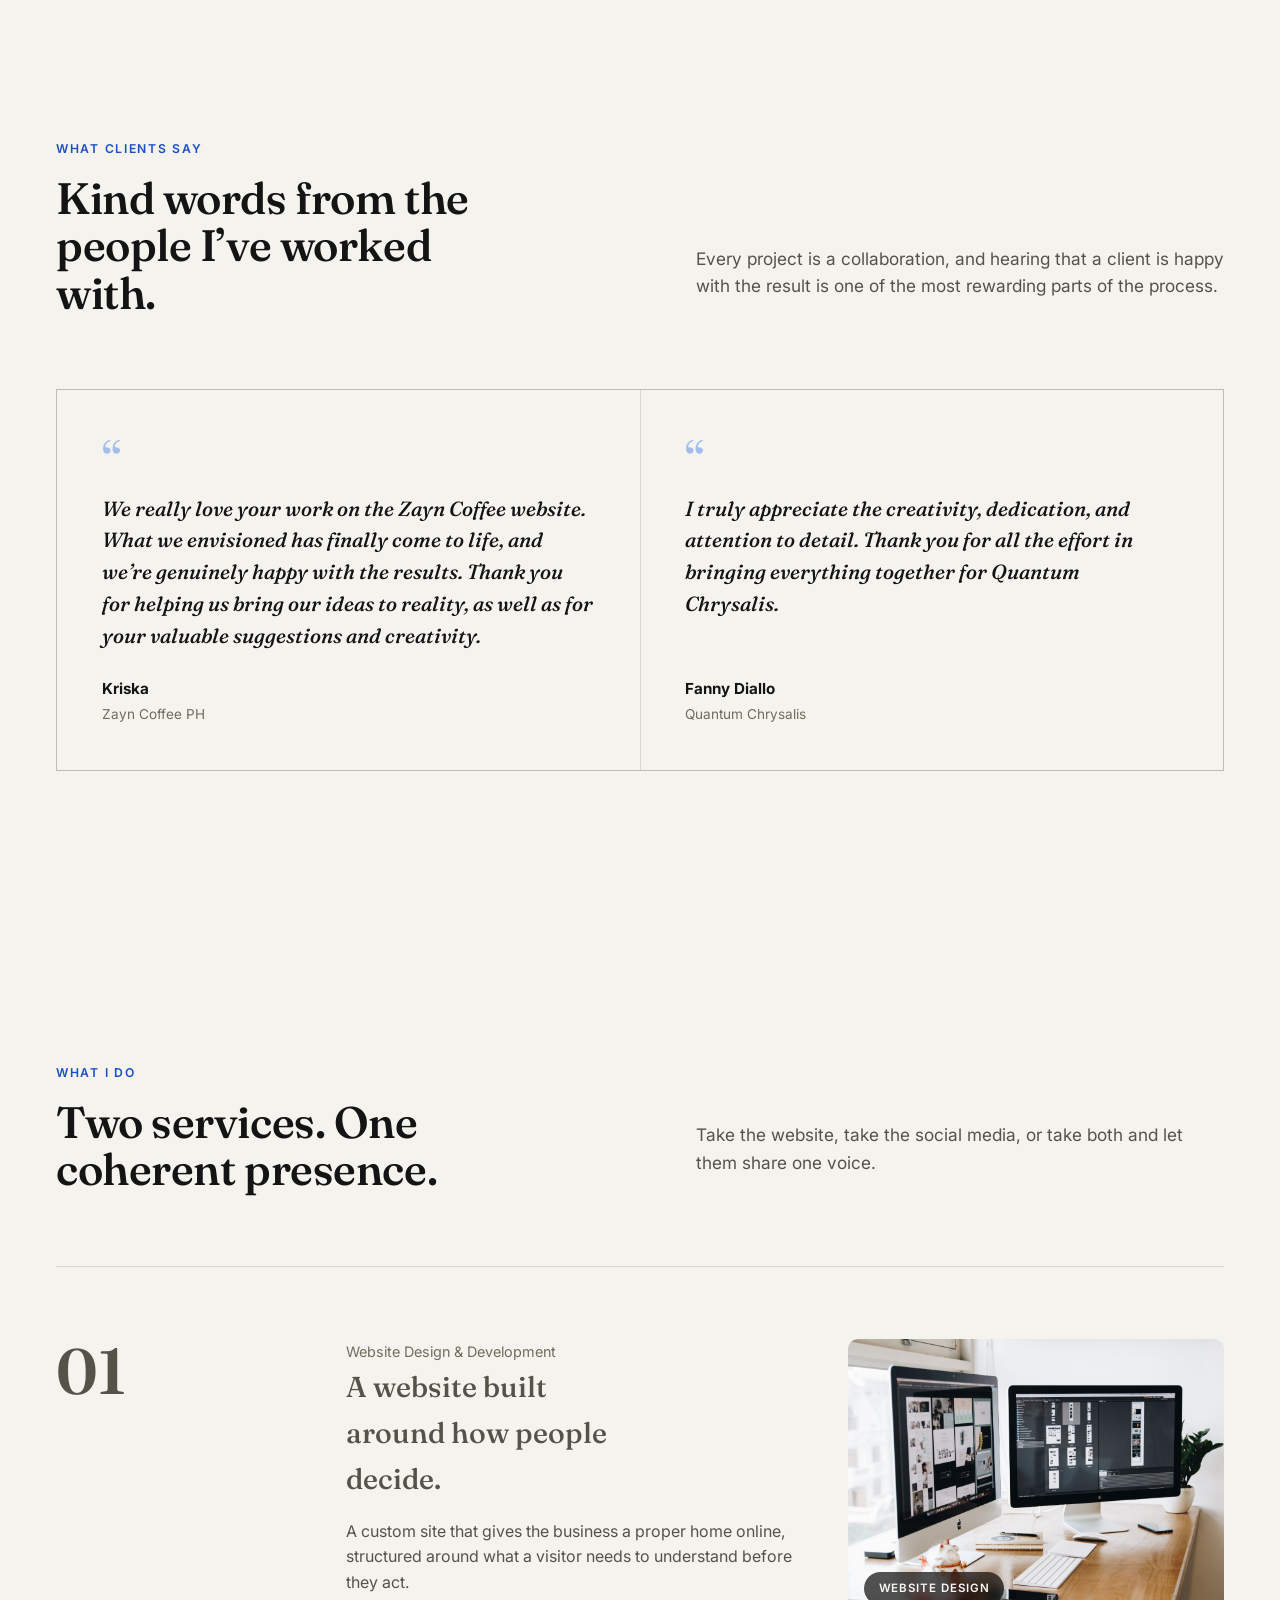
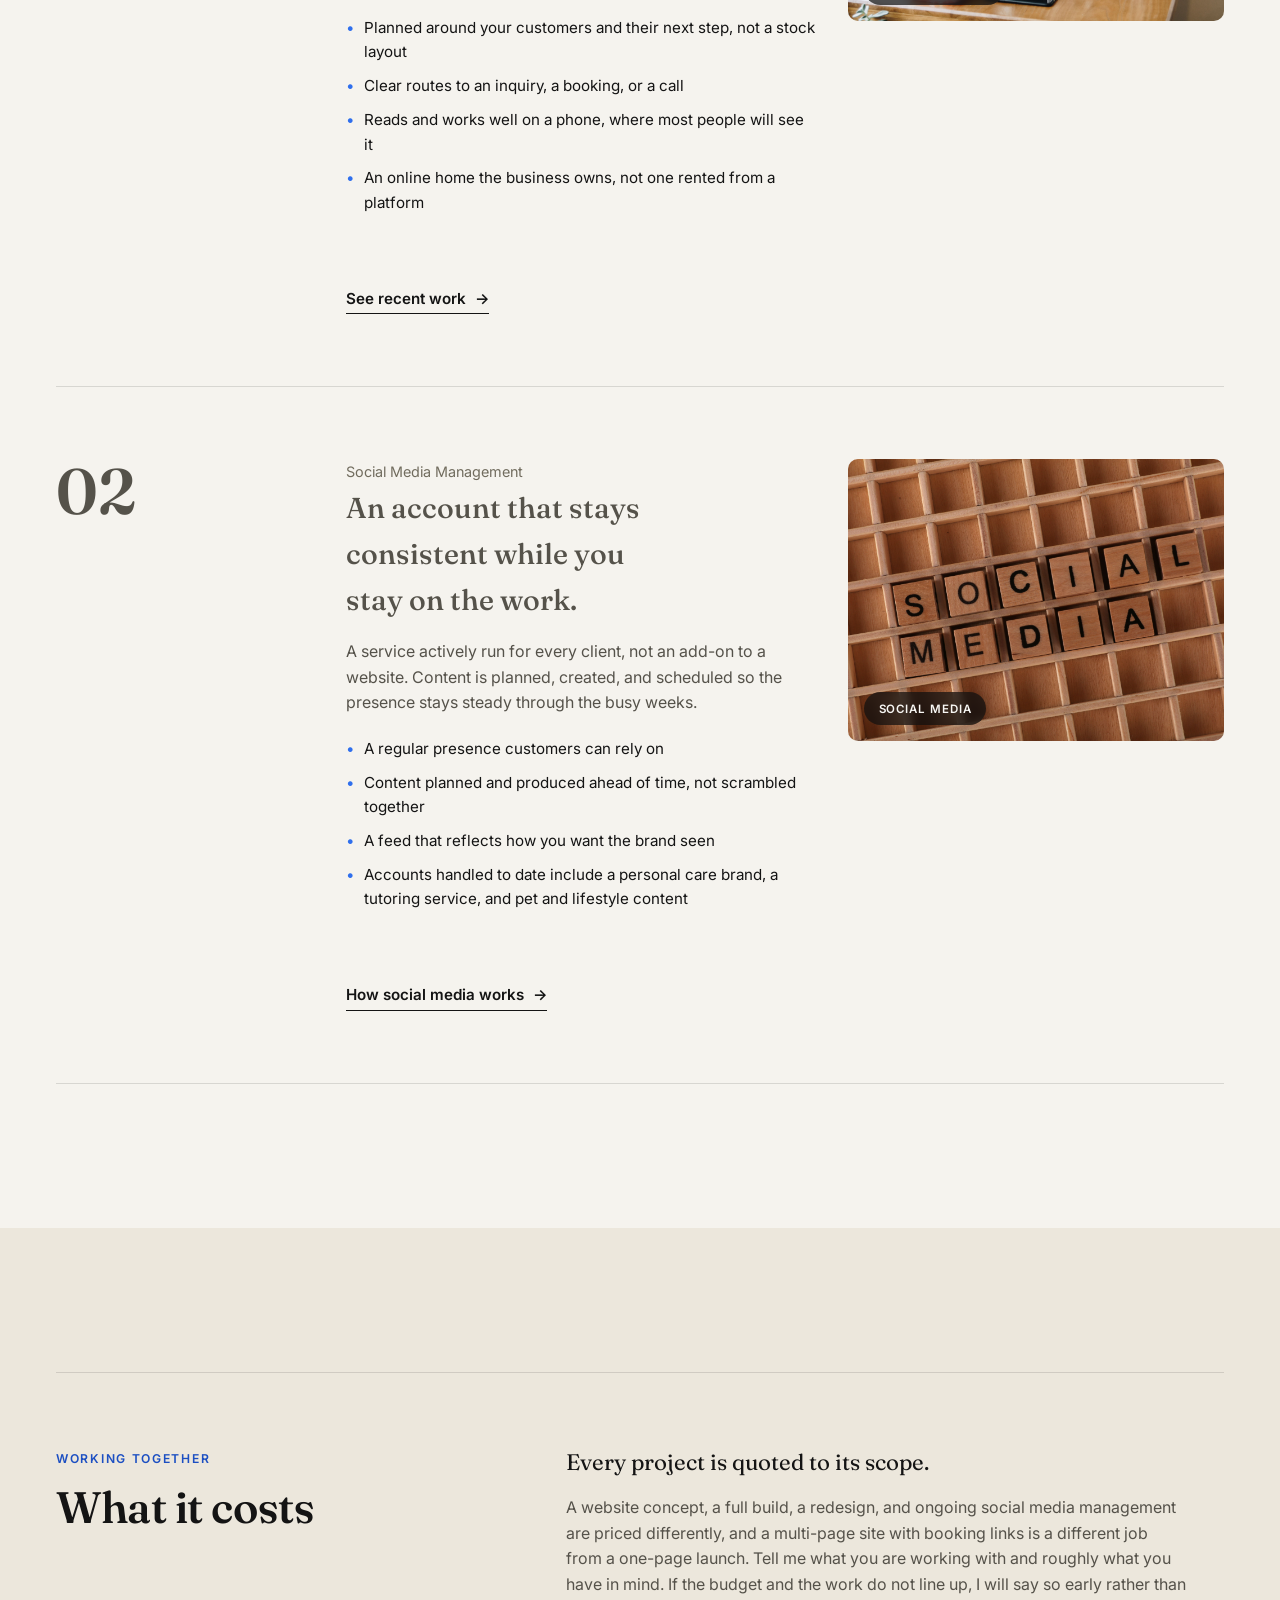
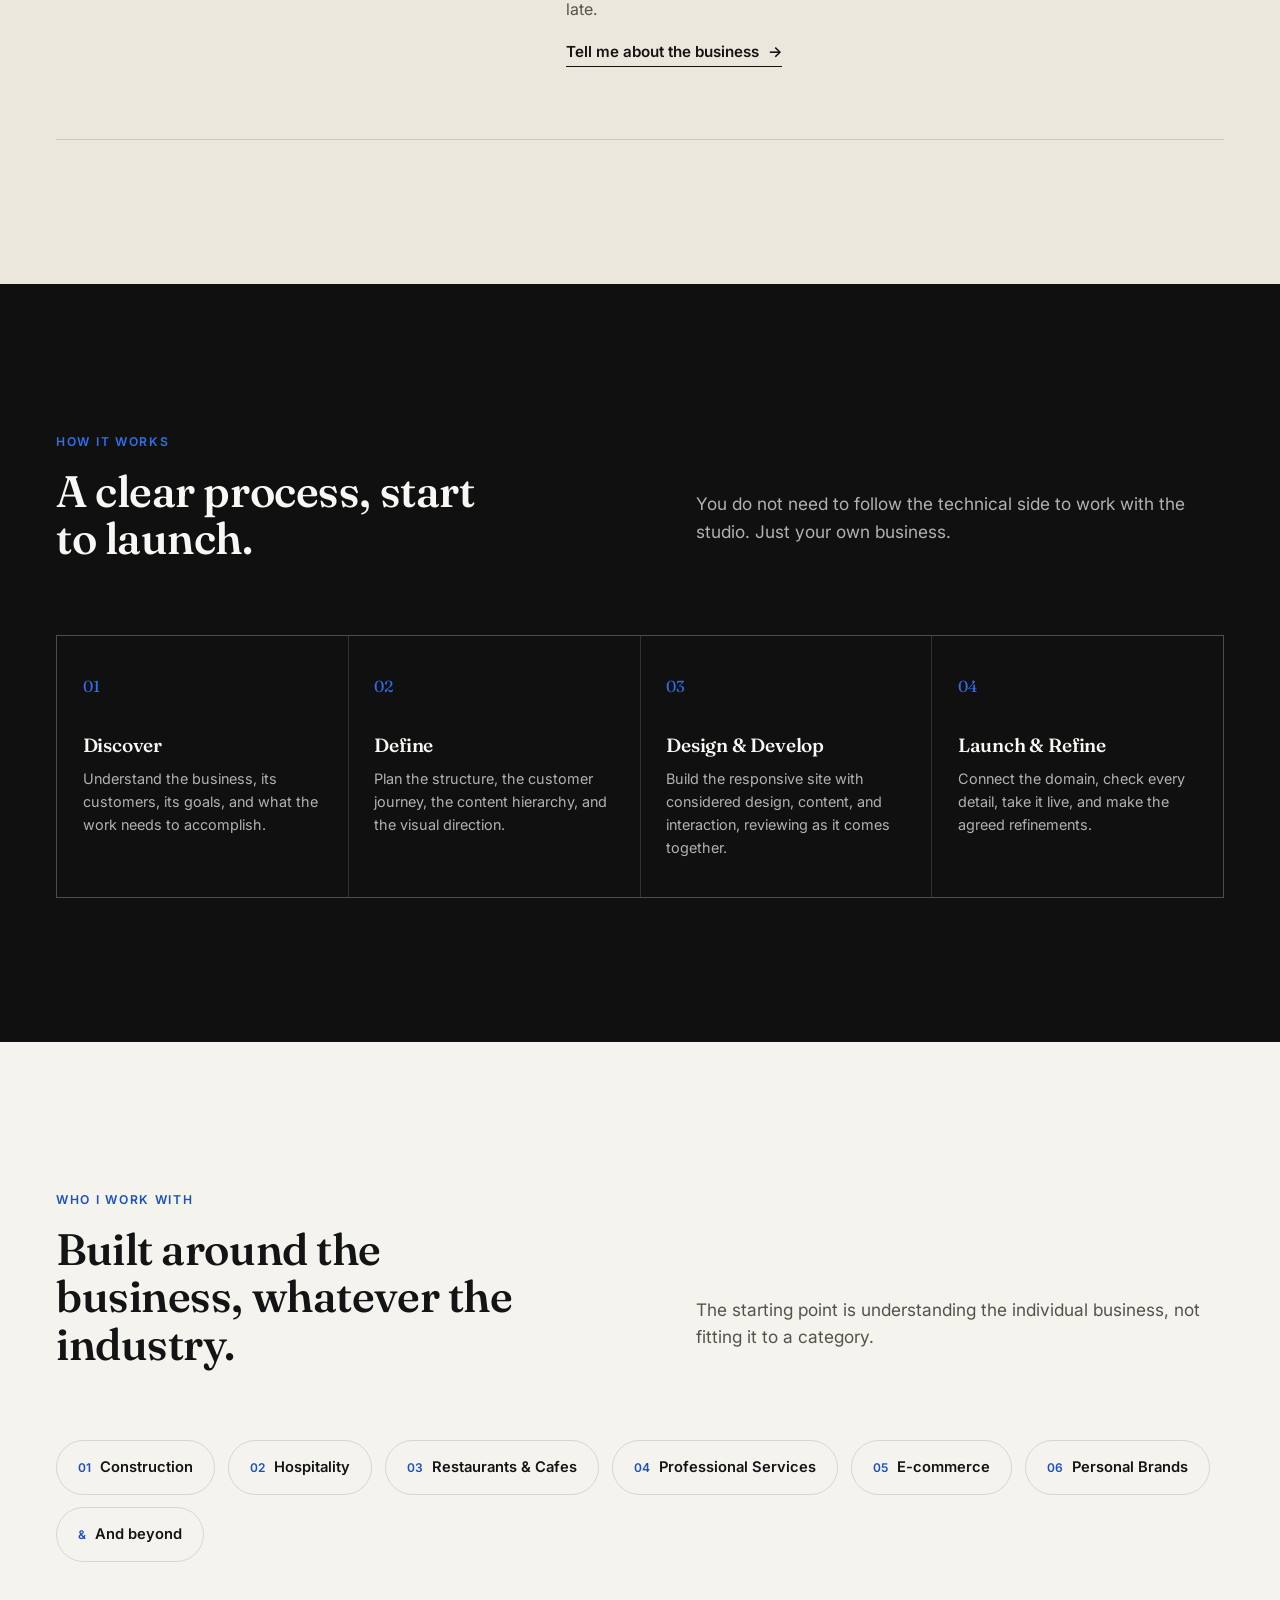
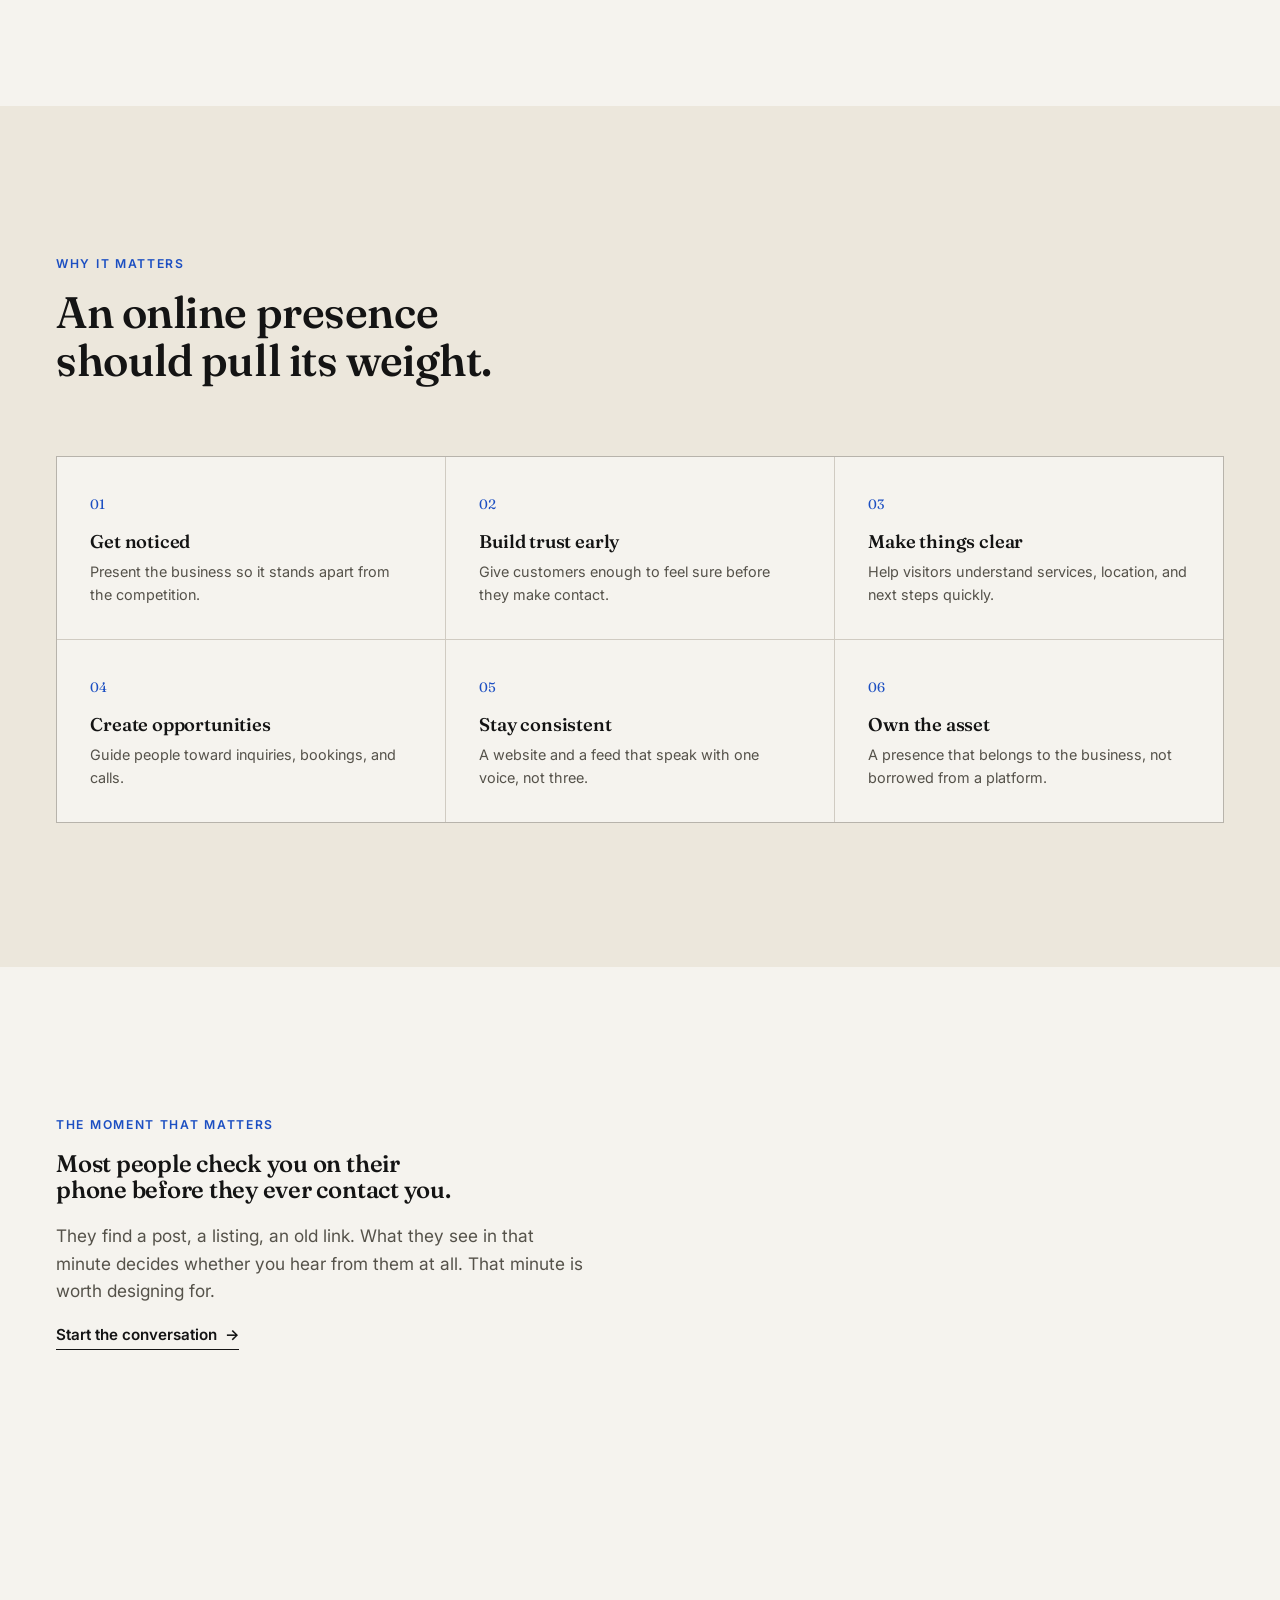
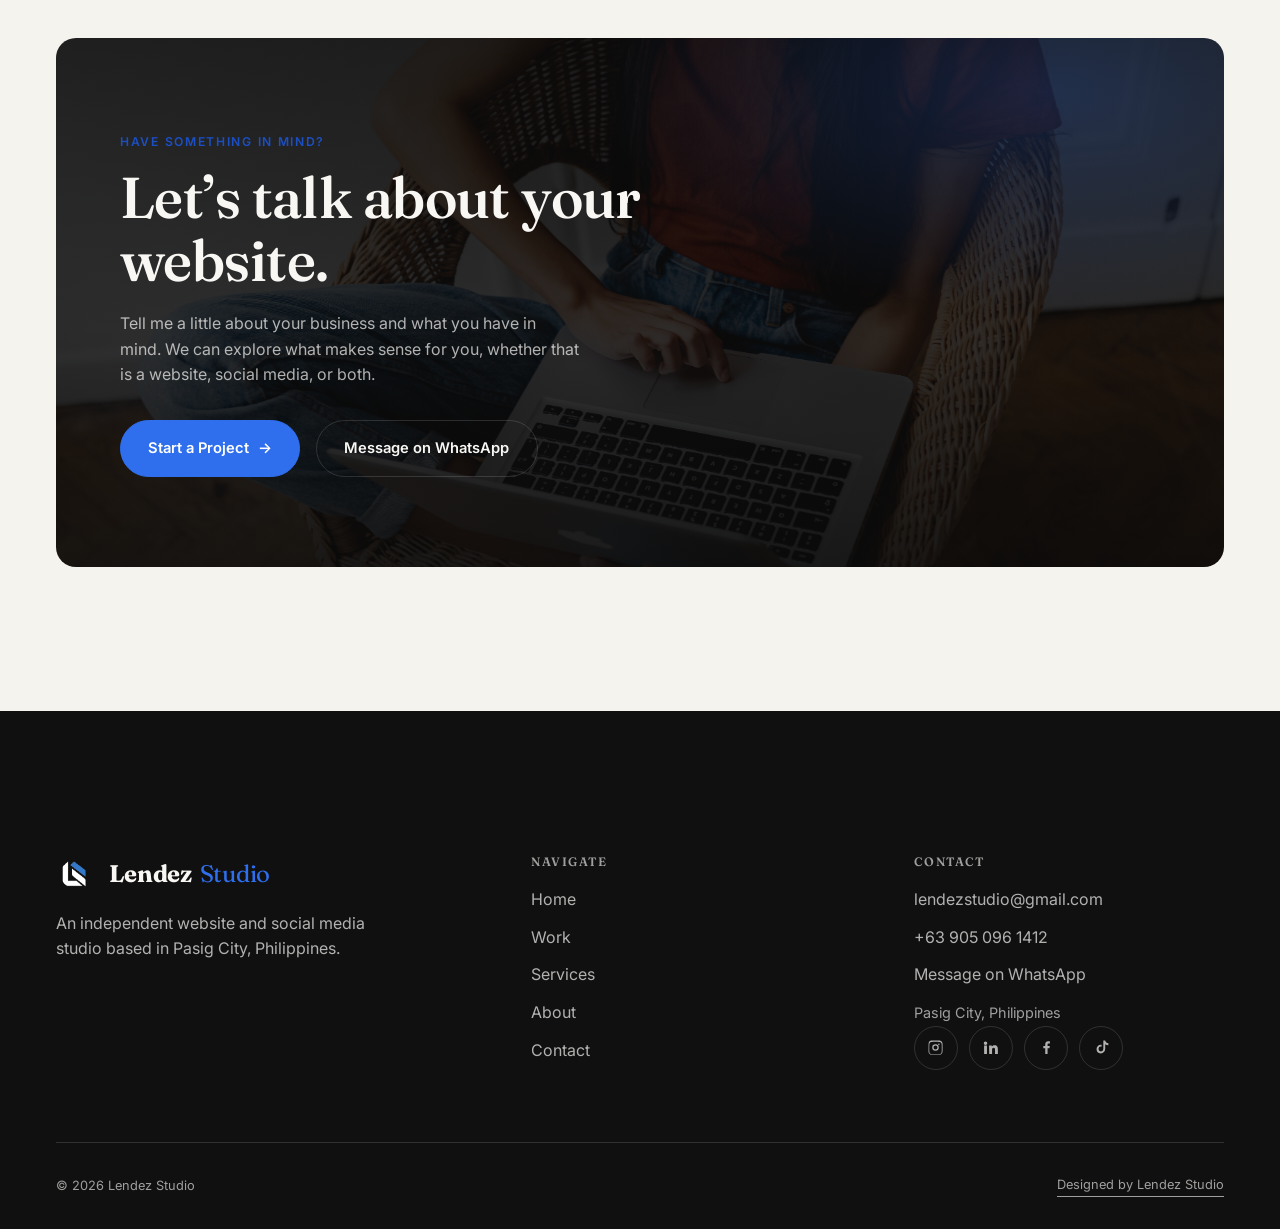
==== commit f873a0da: "Feature Islas Moriones on homepage, reorder Approach copy, blue CTA Adds Islas Moriones Beach Resort" ====
--- a/index.html
+++ b/index.html
@@ -126,9 +126,9 @@
       <span class="eyebrow">The Approach</span>
       <p class="statement-text reveal">Good businesses get passed over when the <span class="dim">online version</span> doesn&rsquo;t match the real one.</p>
       <div class="statement-foot reveal">
+        <p>Customers may already like what you do. They still have to piece it together from a few posts and an old listing before they feel sure enough to reach out. Every project starts with understanding the business, its audience, and what it wants to achieve. Not a template chosen before the thinking.</p>
         <p class="pull">I don&rsquo;t start with the website. I start with understanding your business.</p>
-        <p>Customers may already like what you do. They still have to piece it together from a few posts and an old listing before they feel sure enough to reach out. Every project starts with understanding the business, its audience, and what it wants to achieve. Not a template chosen before the thinking.</p>
-        <a href="about.html" class="btn btn-ghost mt-lg" style="display:inline-flex">Meet the Studio <span class="btn-arrow">&rarr;</span></a>
+        <a href="about.html" class="btn btn-primary mt-lg" style="display:inline-flex">Meet the Studio <span class="btn-arrow">&rarr;</span></a>
       </div>
     </div>
   </section>
@@ -167,6 +167,19 @@
             <span class="work-card-cat">Coffee Shop &amp; Hospitality</span>
             <span class="work-card-location"><svg viewBox="0 0 24 24" fill="currentColor"><path d="M12 2C8.13 2 5 5.13 5 9c0 5.25 7 13 7 13s7-7.75 7-13c0-3.87-3.13-7-7-7zm0 9.5A2.5 2.5 0 1 1 12 6.5a2.5 2.5 0 0 1 0 5z"/></svg>Hilongos, Leyte</span>
             <h3>Zayn Coffee PH</h3>
+          </div>
+          <span class="wc-arrow"><svg viewBox="0 0 24 24" fill="none" stroke="currentColor" stroke-width="2"><path d="M7 17 17 7M7 7h10v10"/></svg></span>
+        </a>
+
+        <a class="work-card span-12 size-wide reveal mask-reveal" href="https://lendezstudio.github.io/Islas-Moriones/" target="_blank" rel="noopener">
+          <div class="work-card-media">
+            <img src="images/islas-moriones.jpg" alt="Aerial view of Islas Moriones Beach Resort's beach on Maniwaya Island, Marinduque, with outrigger boats and coconut palms along the shore" width="800" height="550">
+          </div>
+          <div class="work-card-body">
+            <span class="work-tag is-ongoing">Ongoing Project</span>
+            <span class="work-card-cat">Beach Resort &amp; Hospitality</span>
+            <span class="work-card-location"><svg viewBox="0 0 24 24" fill="currentColor"><path d="M12 2C8.13 2 5 5.13 5 9c0 5.25 7 13 7 13s7-7.75 7-13c0-3.87-3.13-7-7-7zm0 9.5A2.5 2.5 0 1 1 12 6.5a2.5 2.5 0 0 1 0 5z"/></svg>Maniwaya Island, Marinduque</span>
+            <h3>Islas Moriones Beach Resort</h3>
           </div>
           <span class="wc-arrow"><svg viewBox="0 0 24 24" fill="none" stroke="currentColor" stroke-width="2"><path d="M7 17 17 7M7 7h10v10"/></svg></span>
         </a>
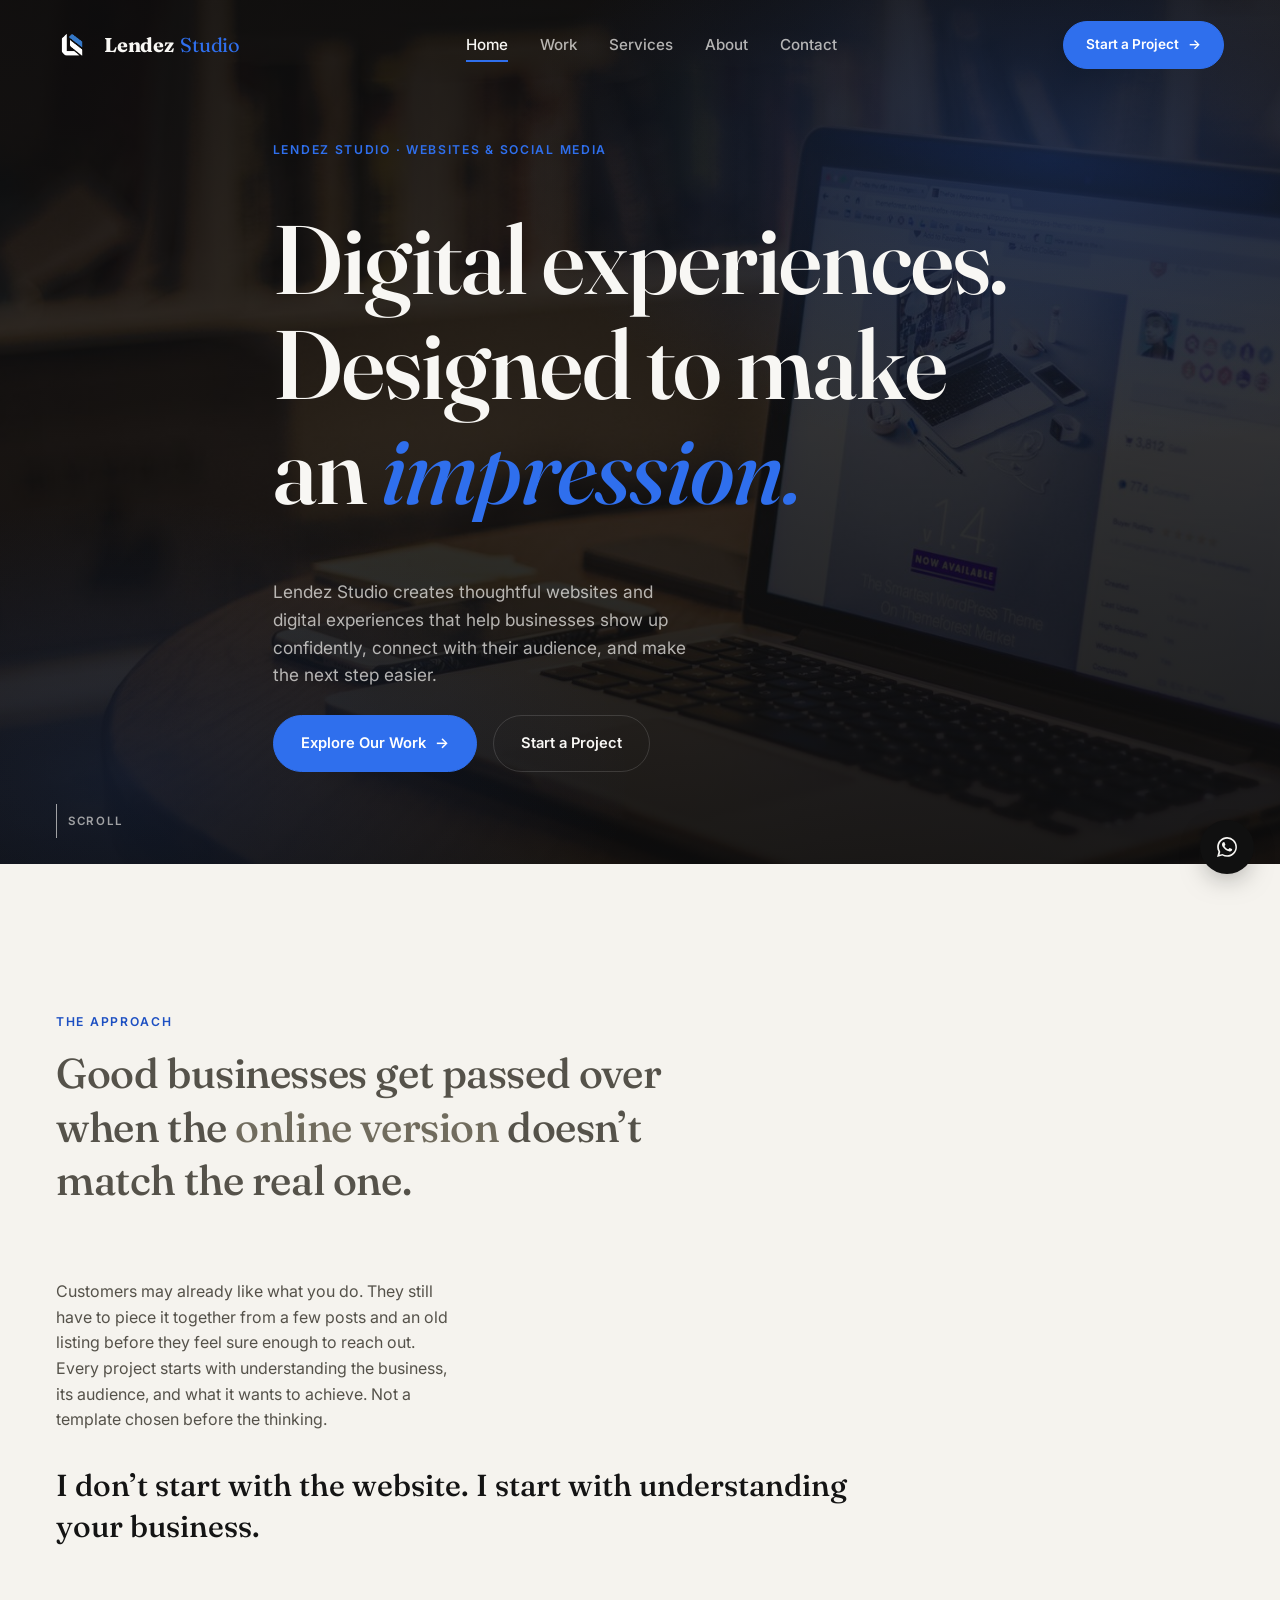
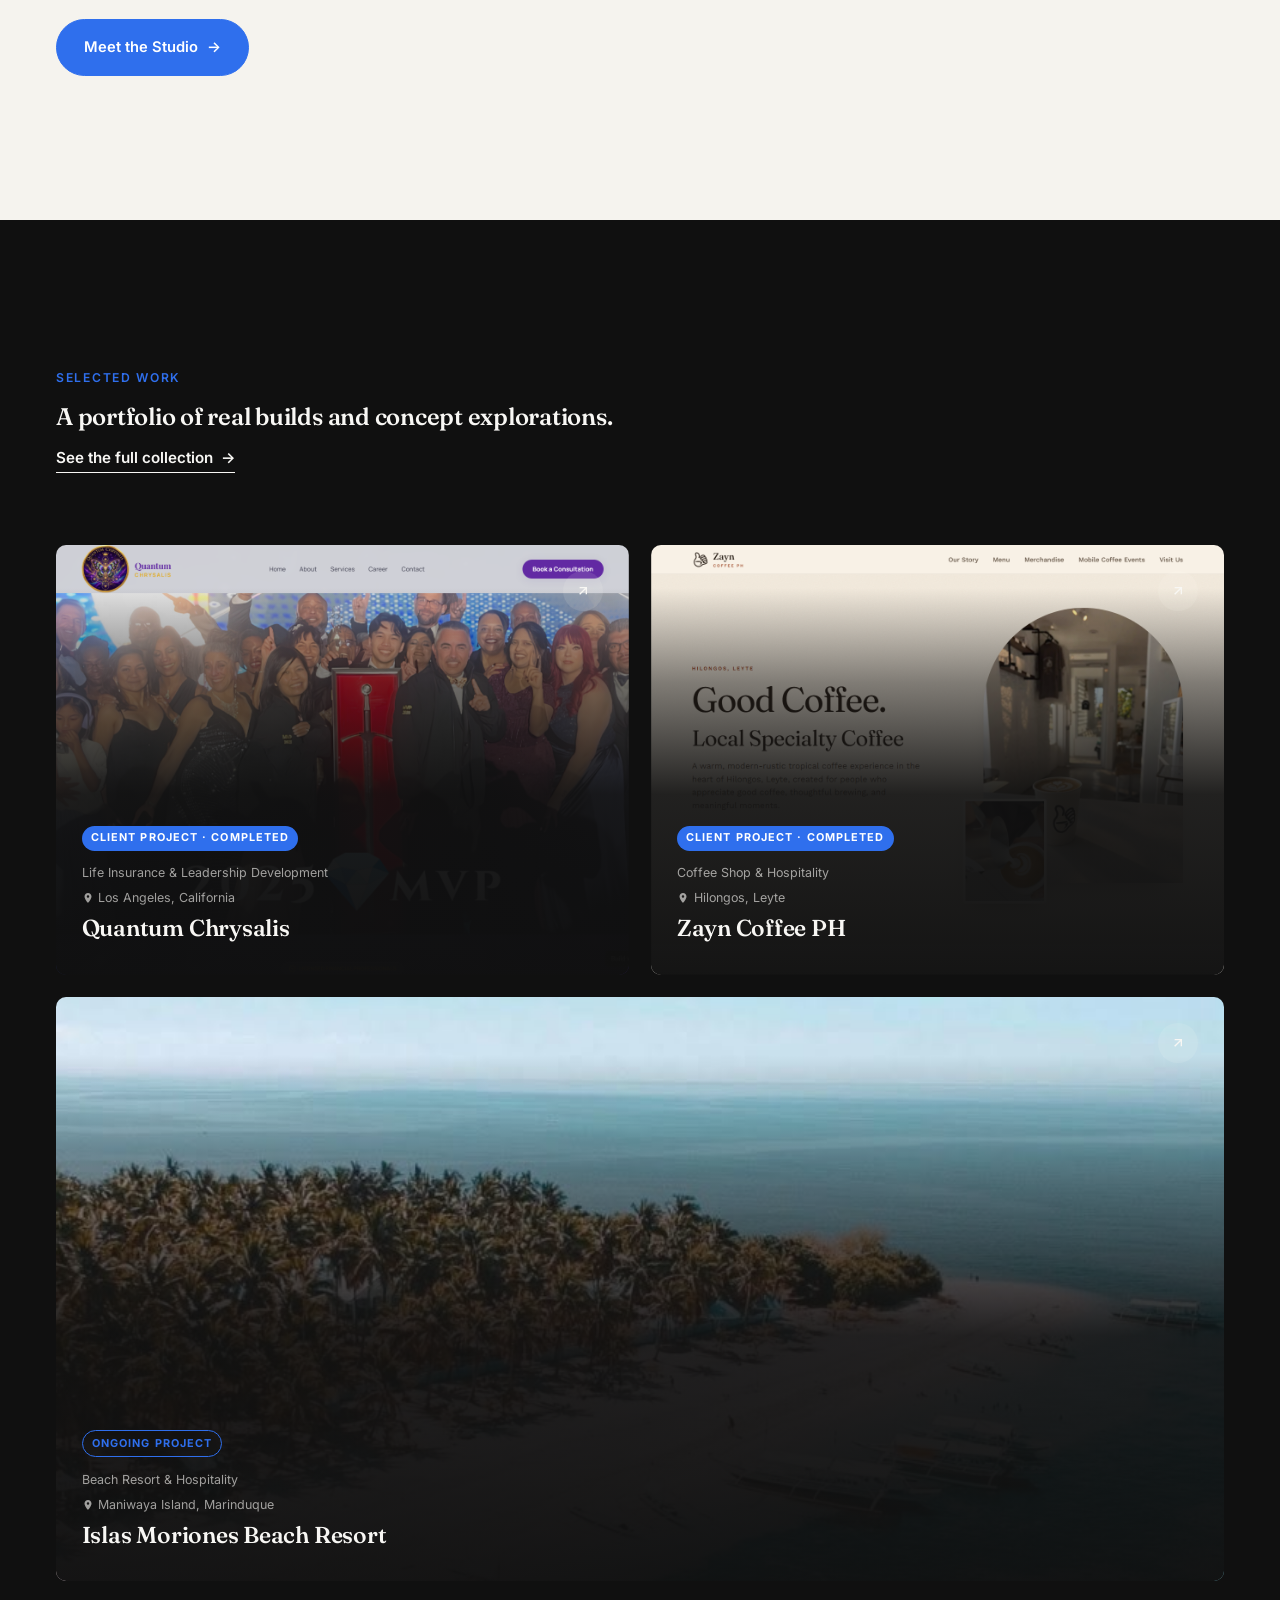
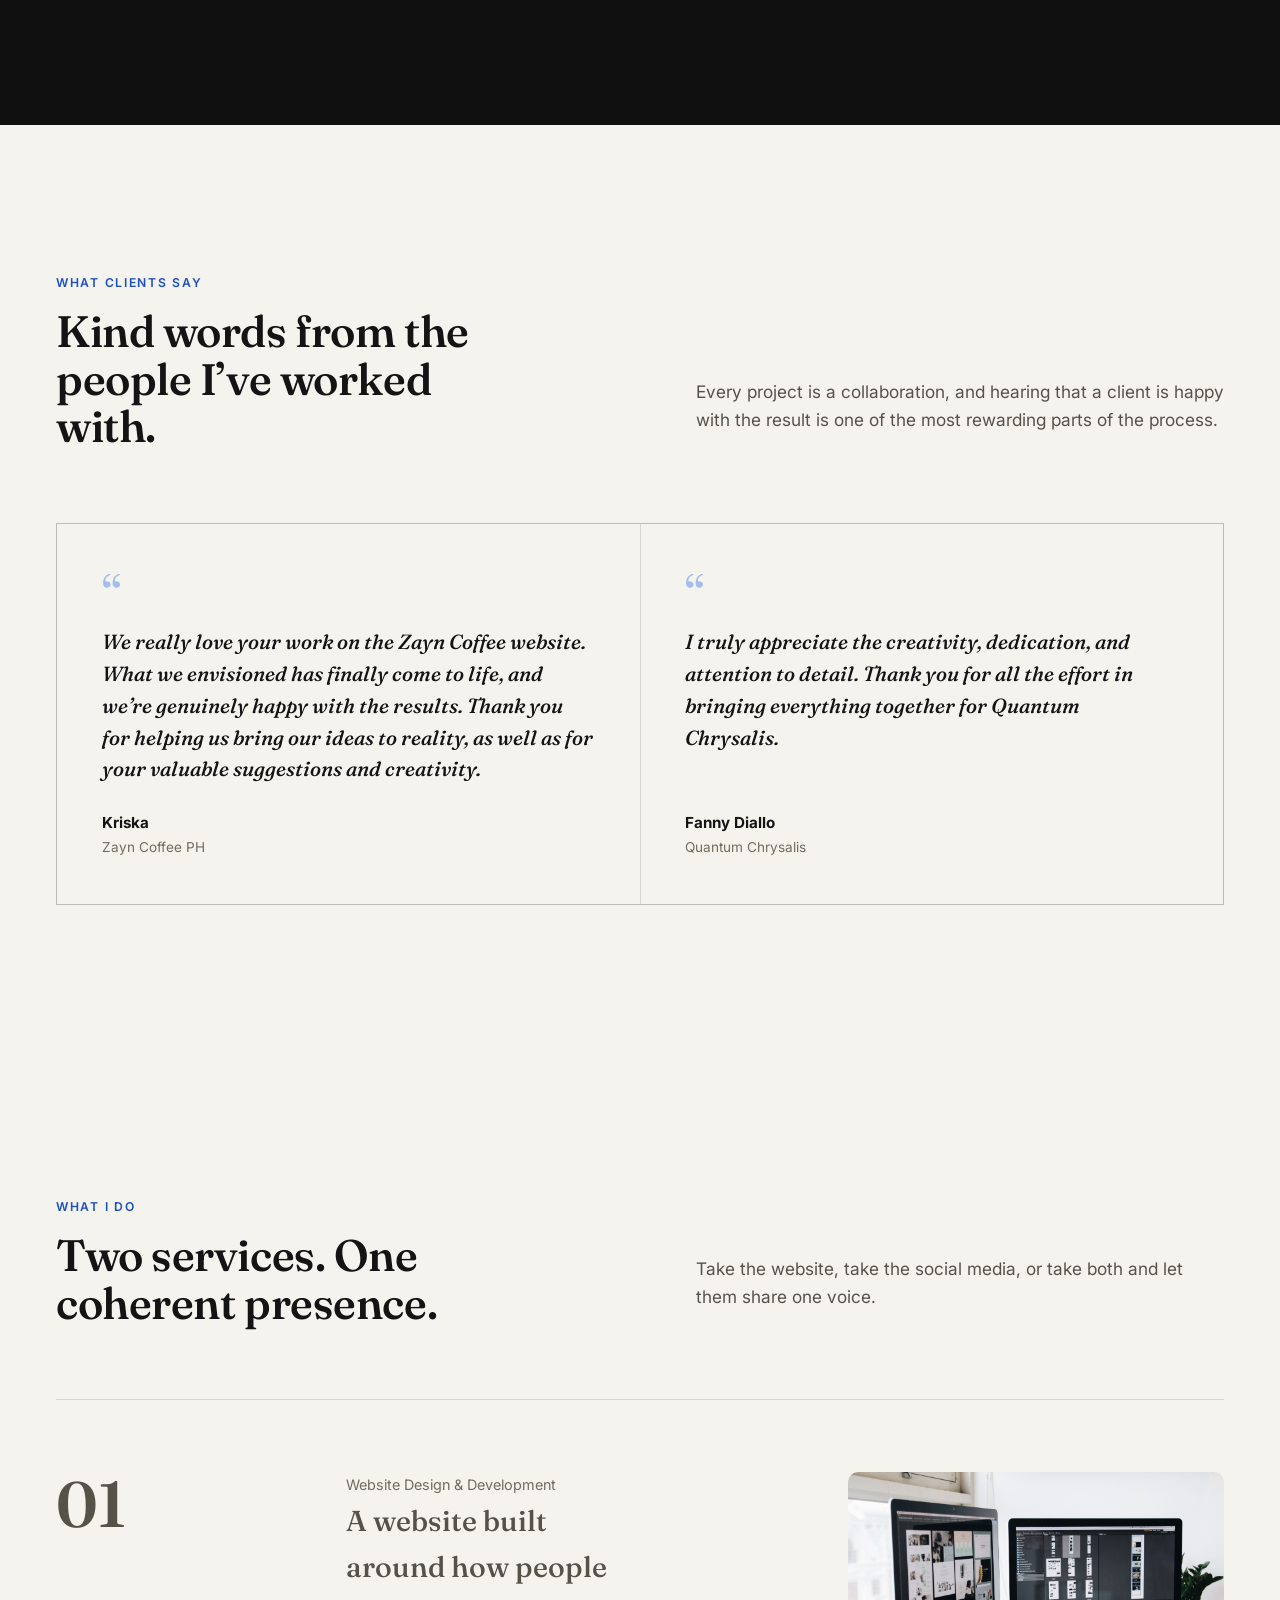
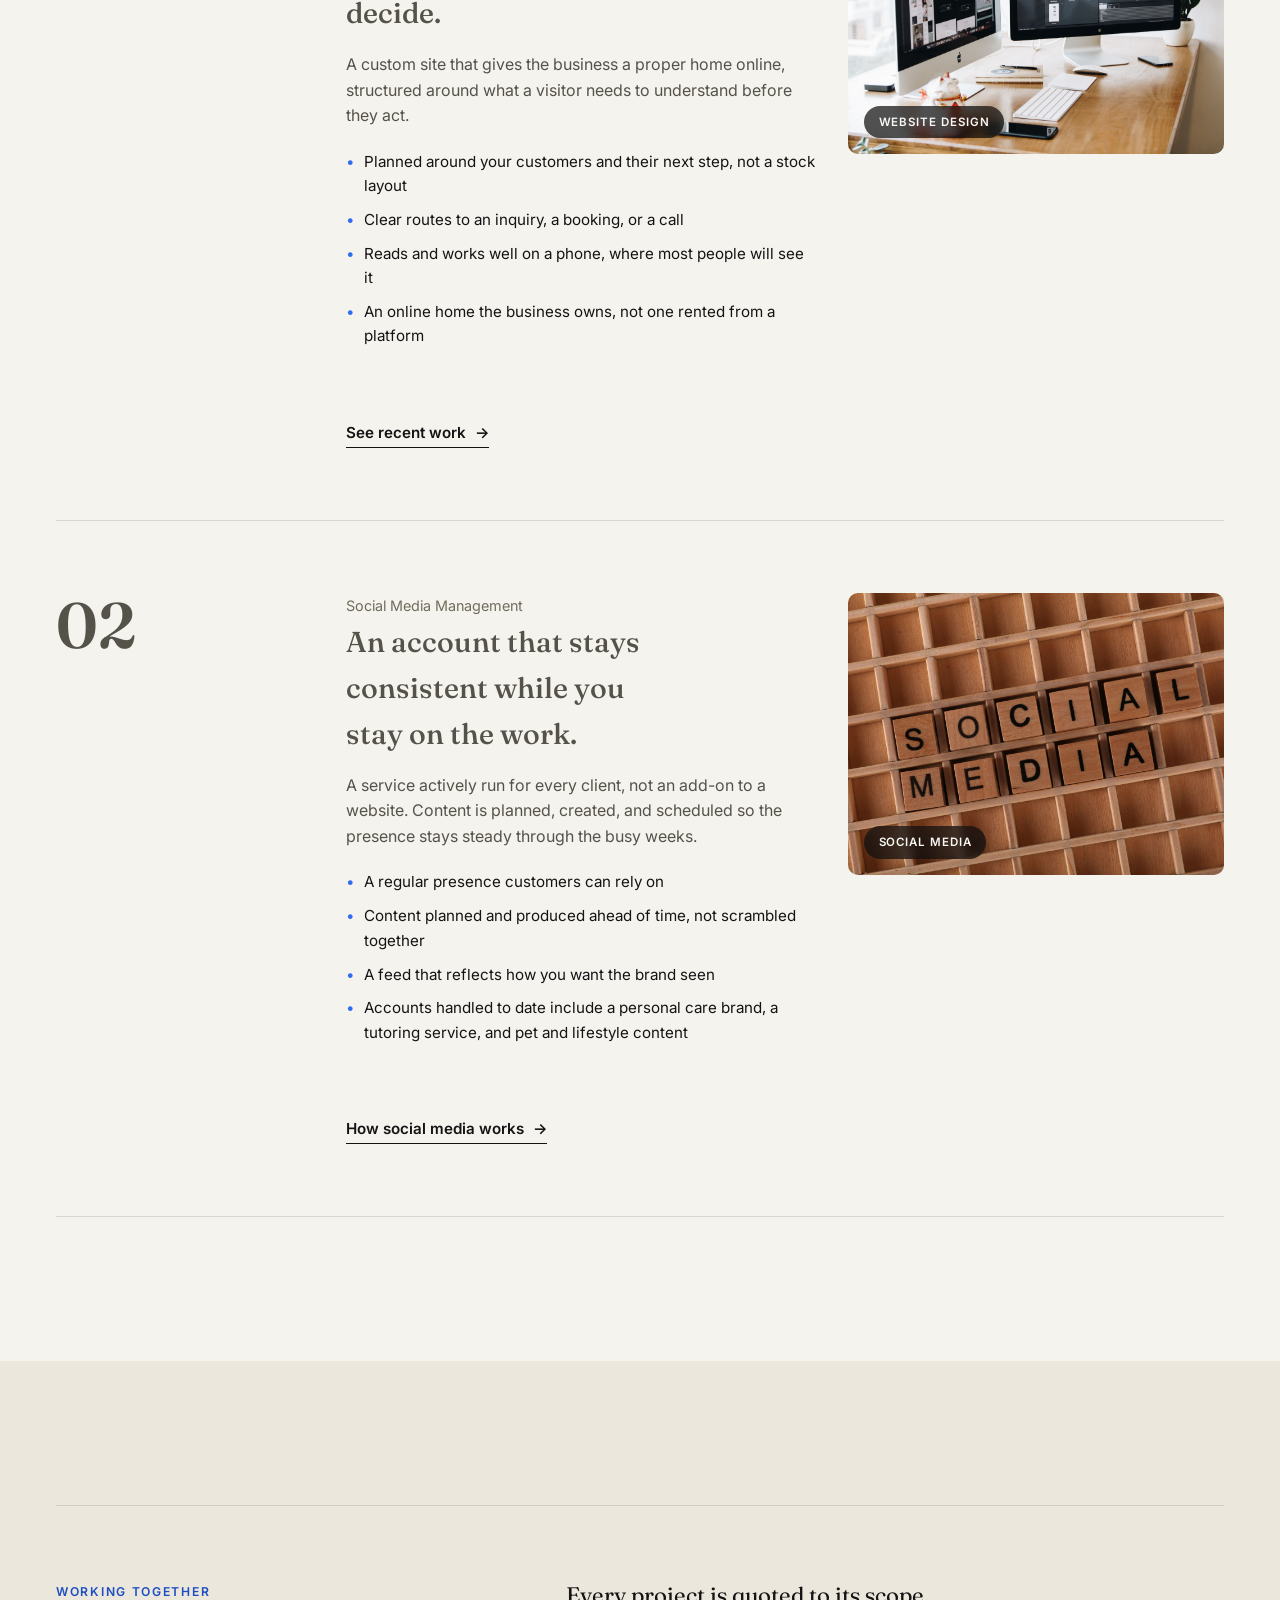
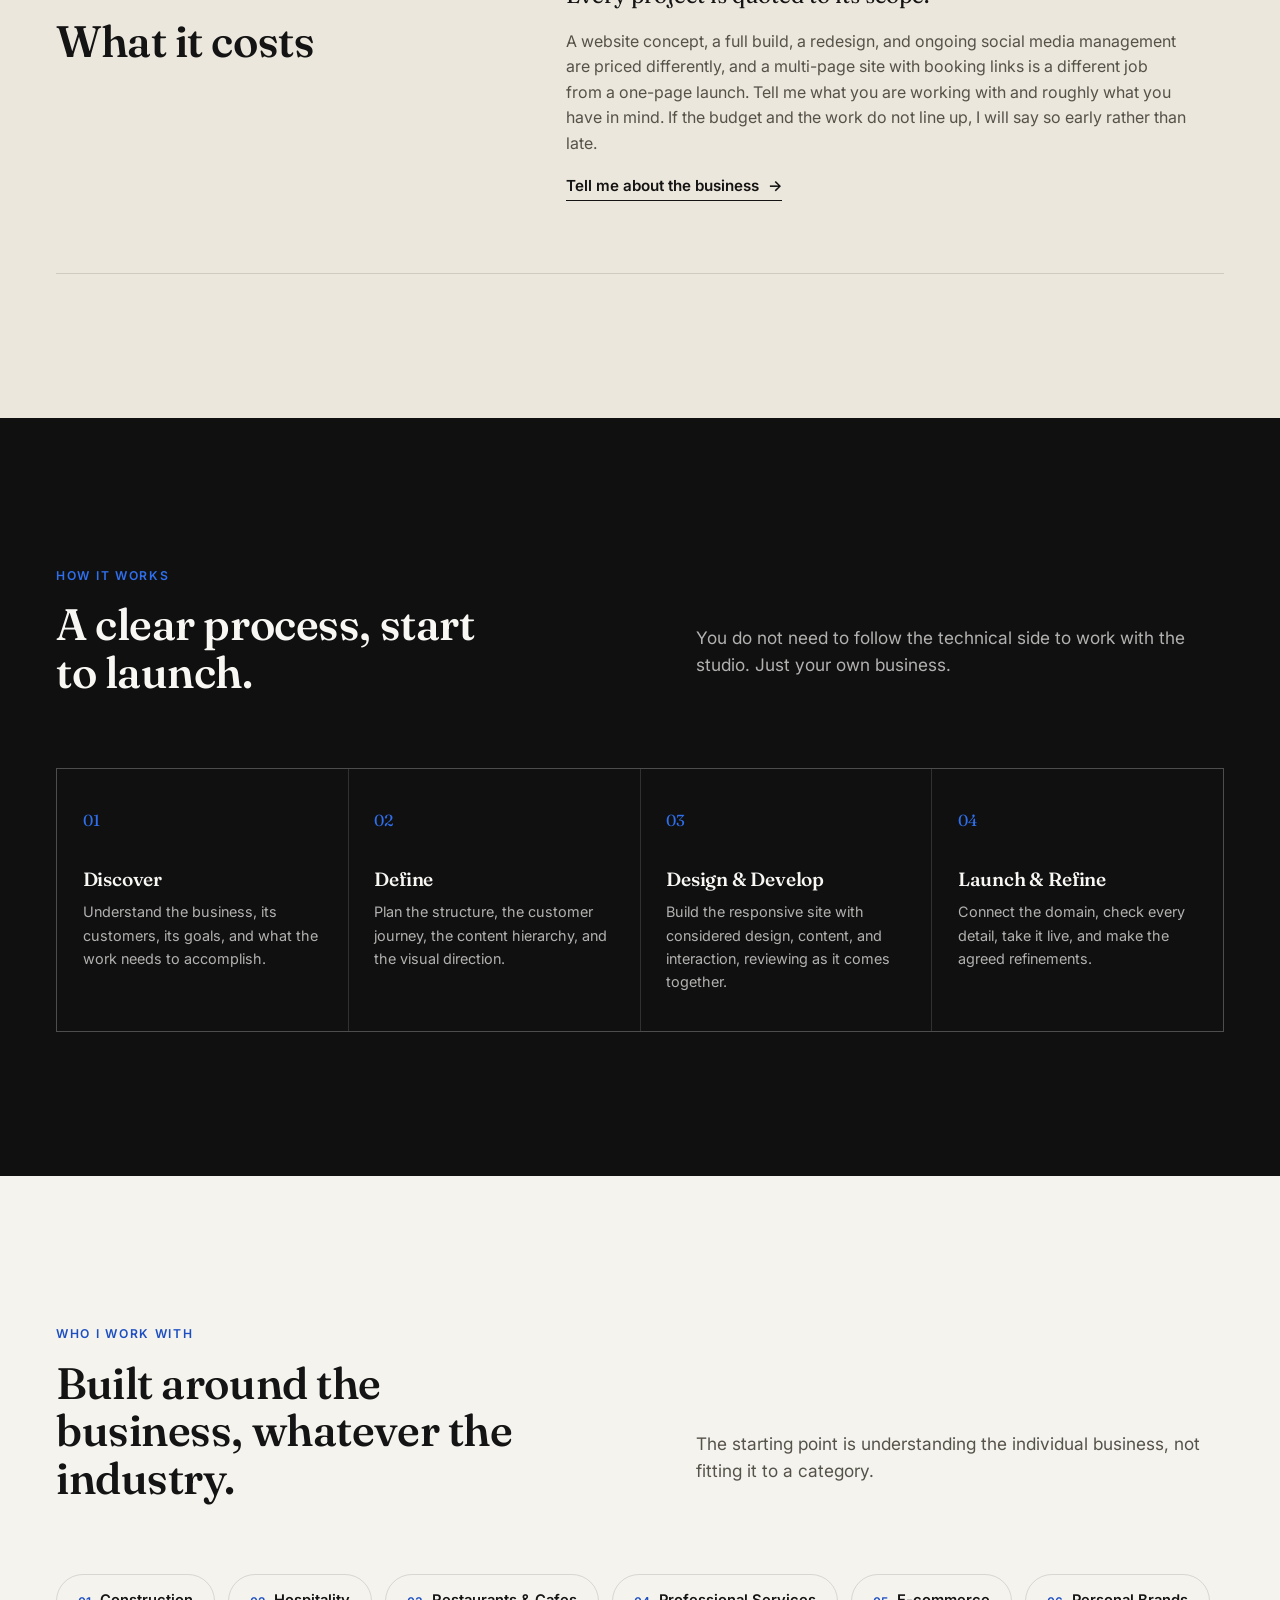
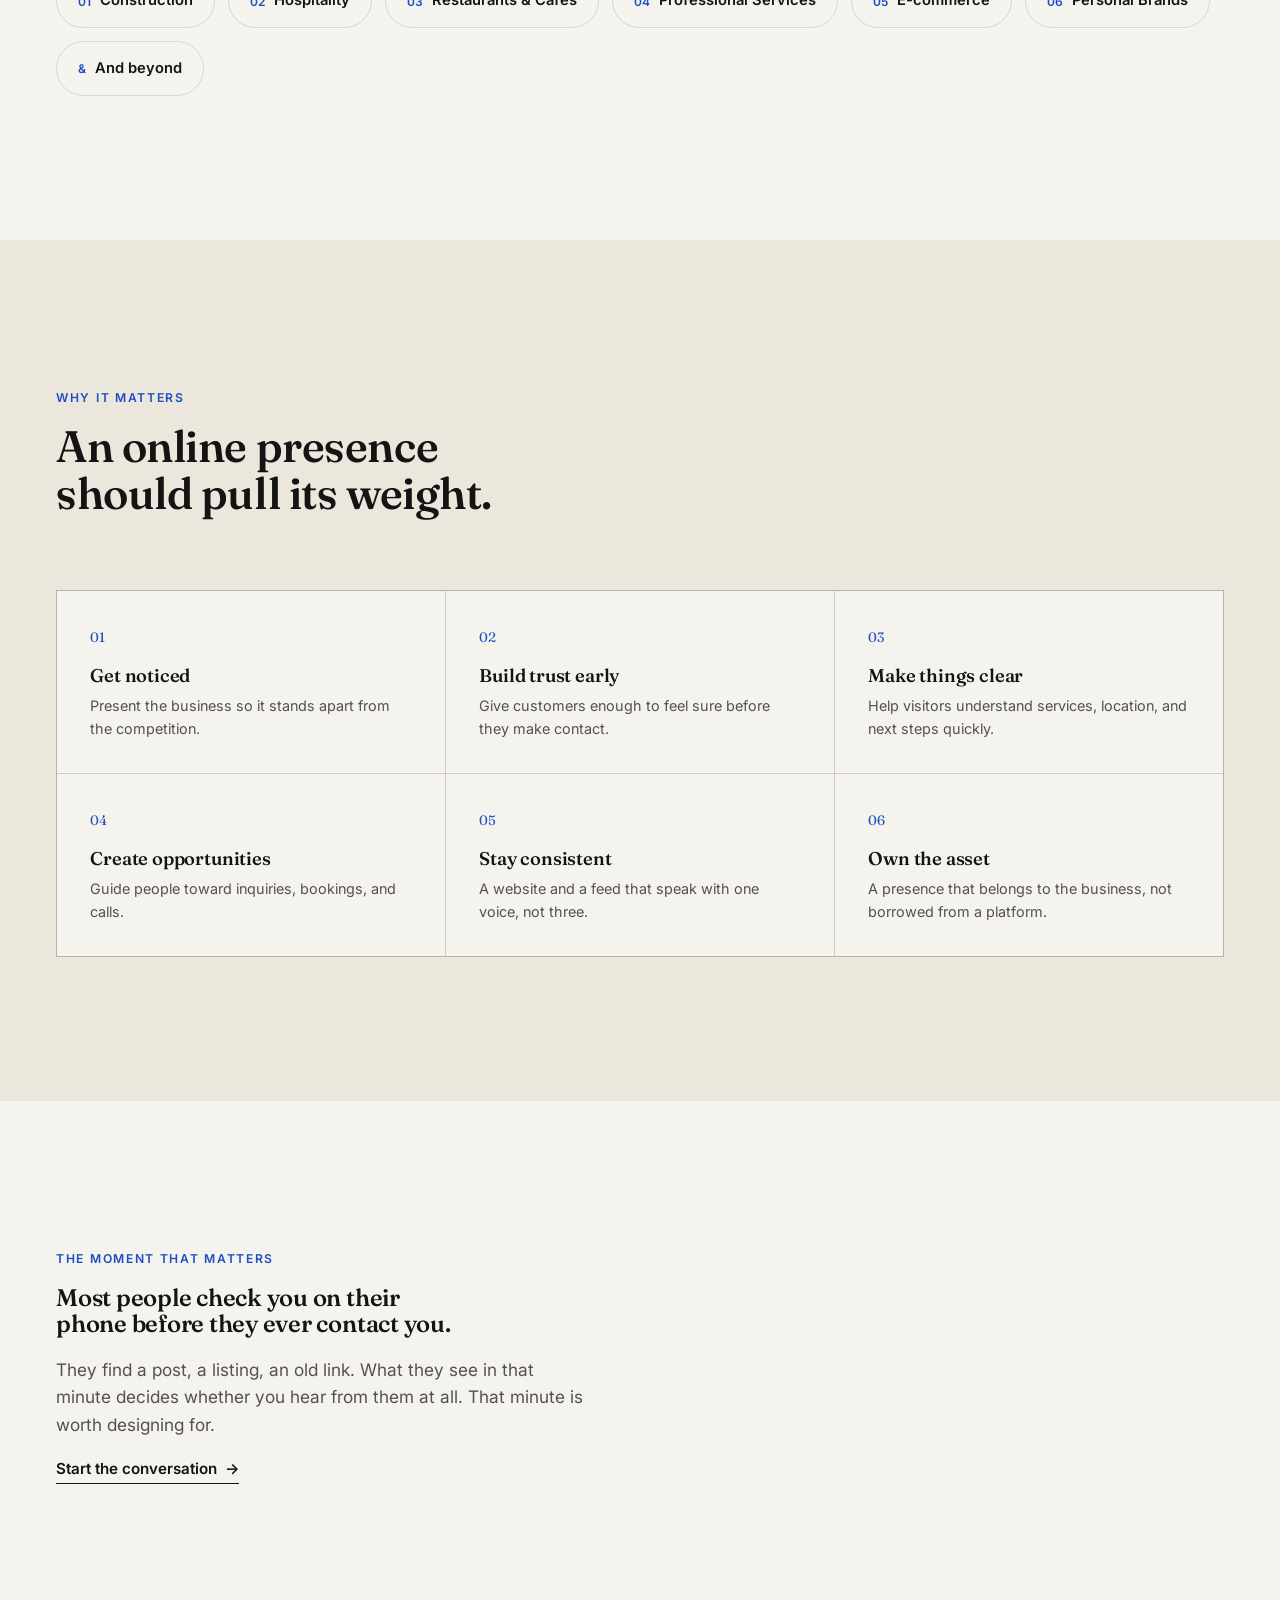
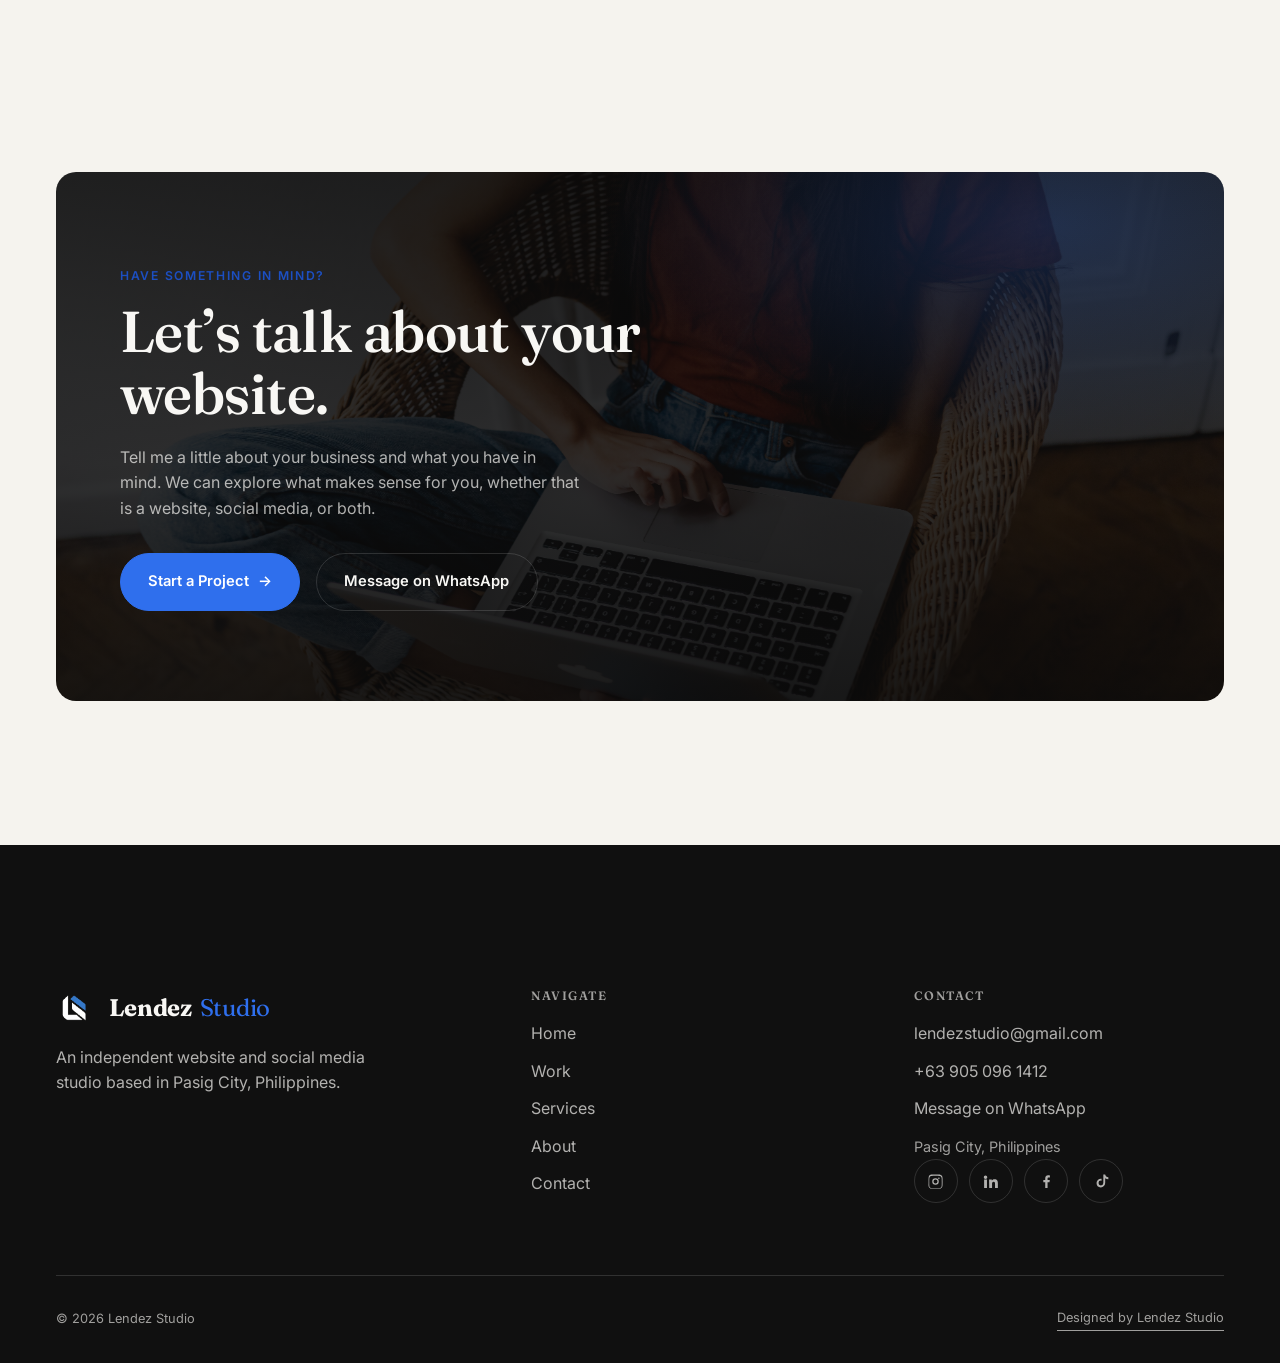
==== commit 92f21773: "Equalize tile sizes for paired portfolio cards Homepage: drops the size-feature modifier from Quantu" ====
--- a/index.html
+++ b/index.html
@@ -127,8 +127,10 @@
       <p class="statement-text reveal">Good businesses get passed over when the <span class="dim">online version</span> doesn&rsquo;t match the real one.</p>
       <div class="statement-foot reveal">
         <p>Customers may already like what you do. They still have to piece it together from a few posts and an old listing before they feel sure enough to reach out. Every project starts with understanding the business, its audience, and what it wants to achieve. Not a template chosen before the thinking.</p>
-        <p class="pull">I don&rsquo;t start with the website. I start with understanding your business.</p>
-        <a href="about.html" class="btn btn-primary mt-lg" style="display:inline-flex">Meet the Studio <span class="btn-arrow">&rarr;</span></a>
+        <div>
+          <p class="pull">I don&rsquo;t start with the website. I start with understanding your business.</p>
+          <a href="about.html" class="btn btn-primary mt-lg" style="display:inline-flex">Meet the Studio <span class="btn-arrow">&rarr;</span></a>
+        </div>
       </div>
     </div>
   </section>
@@ -145,7 +147,7 @@
       </div>
 
       <div class="work-grid">
-        <a class="work-card span-7 size-feature reveal mask-reveal" href="case-study-quantum-chrysalis.html">
+        <a class="work-card span-6 reveal mask-reveal" href="case-study-quantum-chrysalis.html">
           <div class="work-card-media">
             <img src="images/quantum-chrysalis.png" alt="Quantum Chrysalis website, a financial protection and leadership development company" width="1600" height="1000">
           </div>
@@ -158,7 +160,7 @@
           <span class="wc-arrow"><svg viewBox="0 0 24 24" fill="none" stroke="currentColor" stroke-width="2"><path d="M7 17 17 7M7 7h10v10"/></svg></span>
         </a>
 
-        <a class="work-card span-5 reveal mask-reveal" href="case-study-zayn-coffee.html">
+        <a class="work-card span-6 reveal mask-reveal" href="case-study-zayn-coffee.html">
           <div class="work-card-media">
             <img src="images/zayn-coffee-ph.png" alt="Website for Zayn Coffee PH, a specialty coffee shop in Hilongos, Leyte" width="1600" height="1000">
           </div>
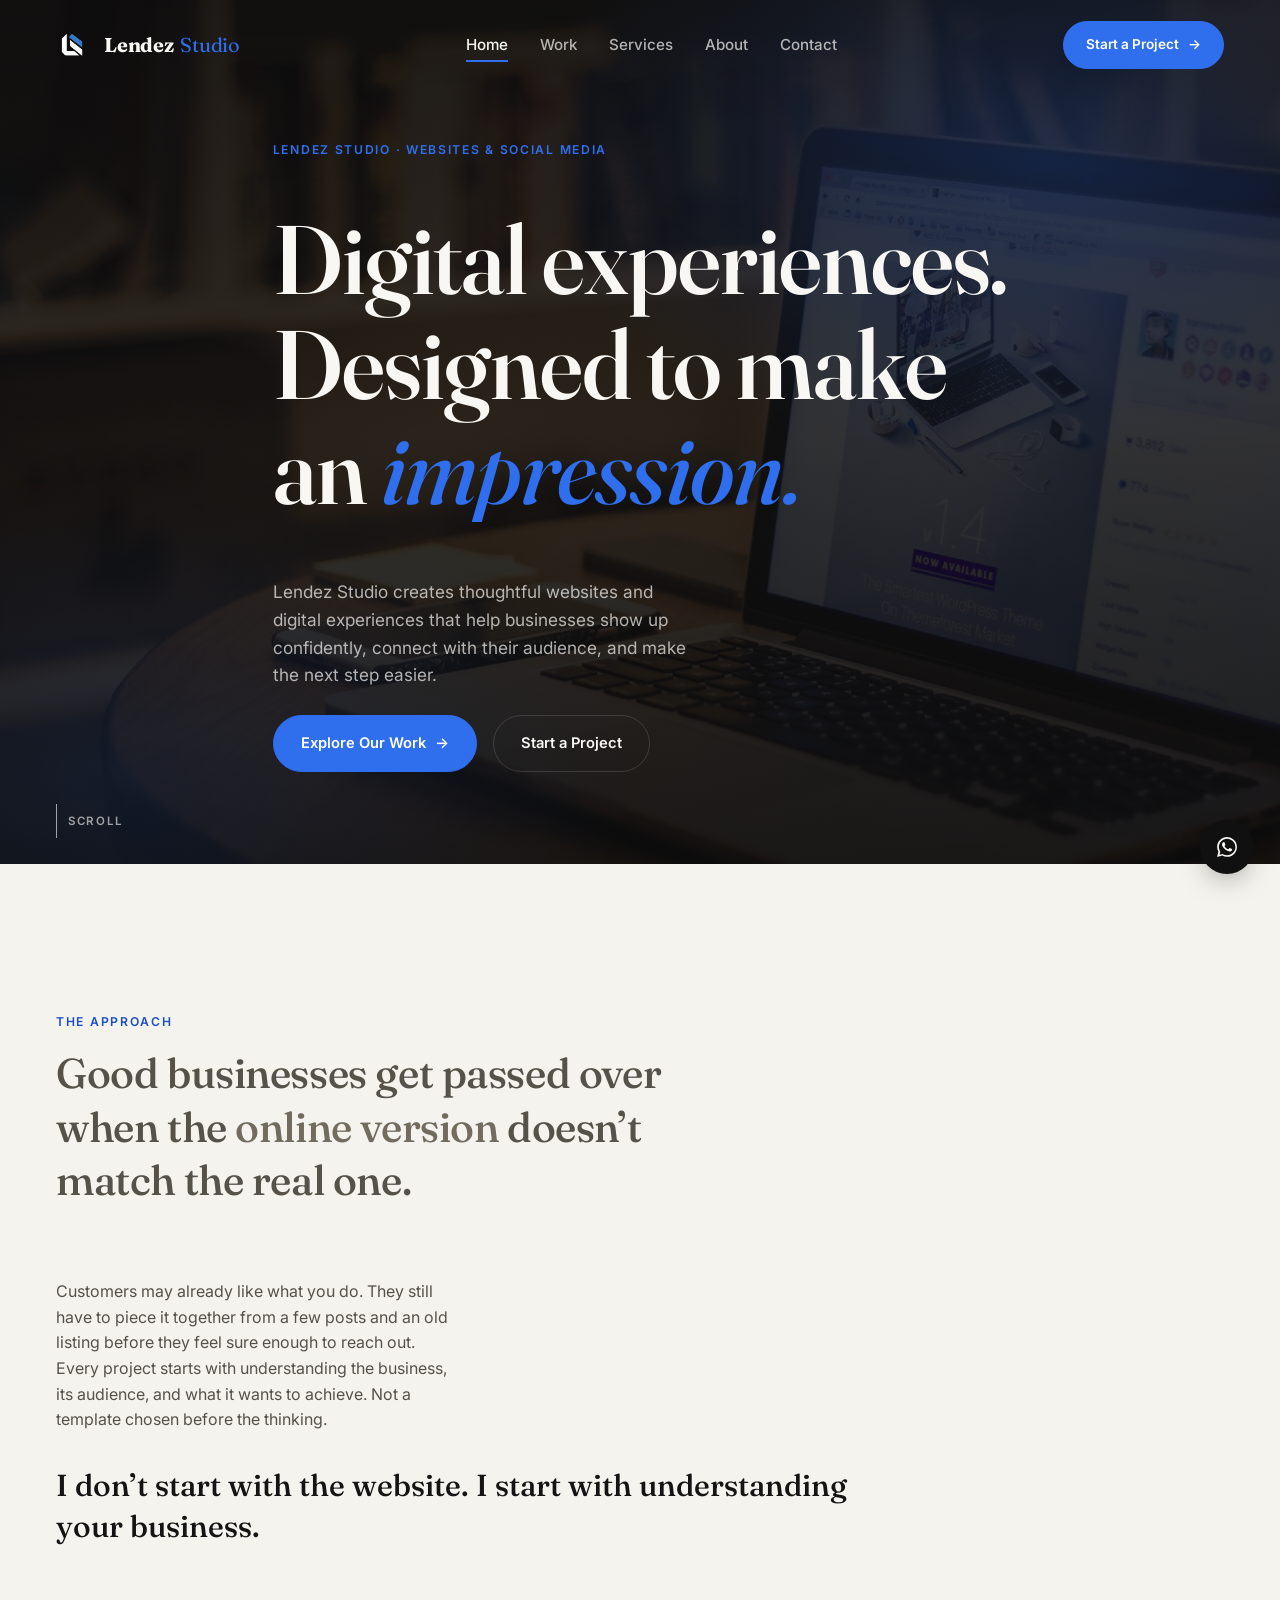
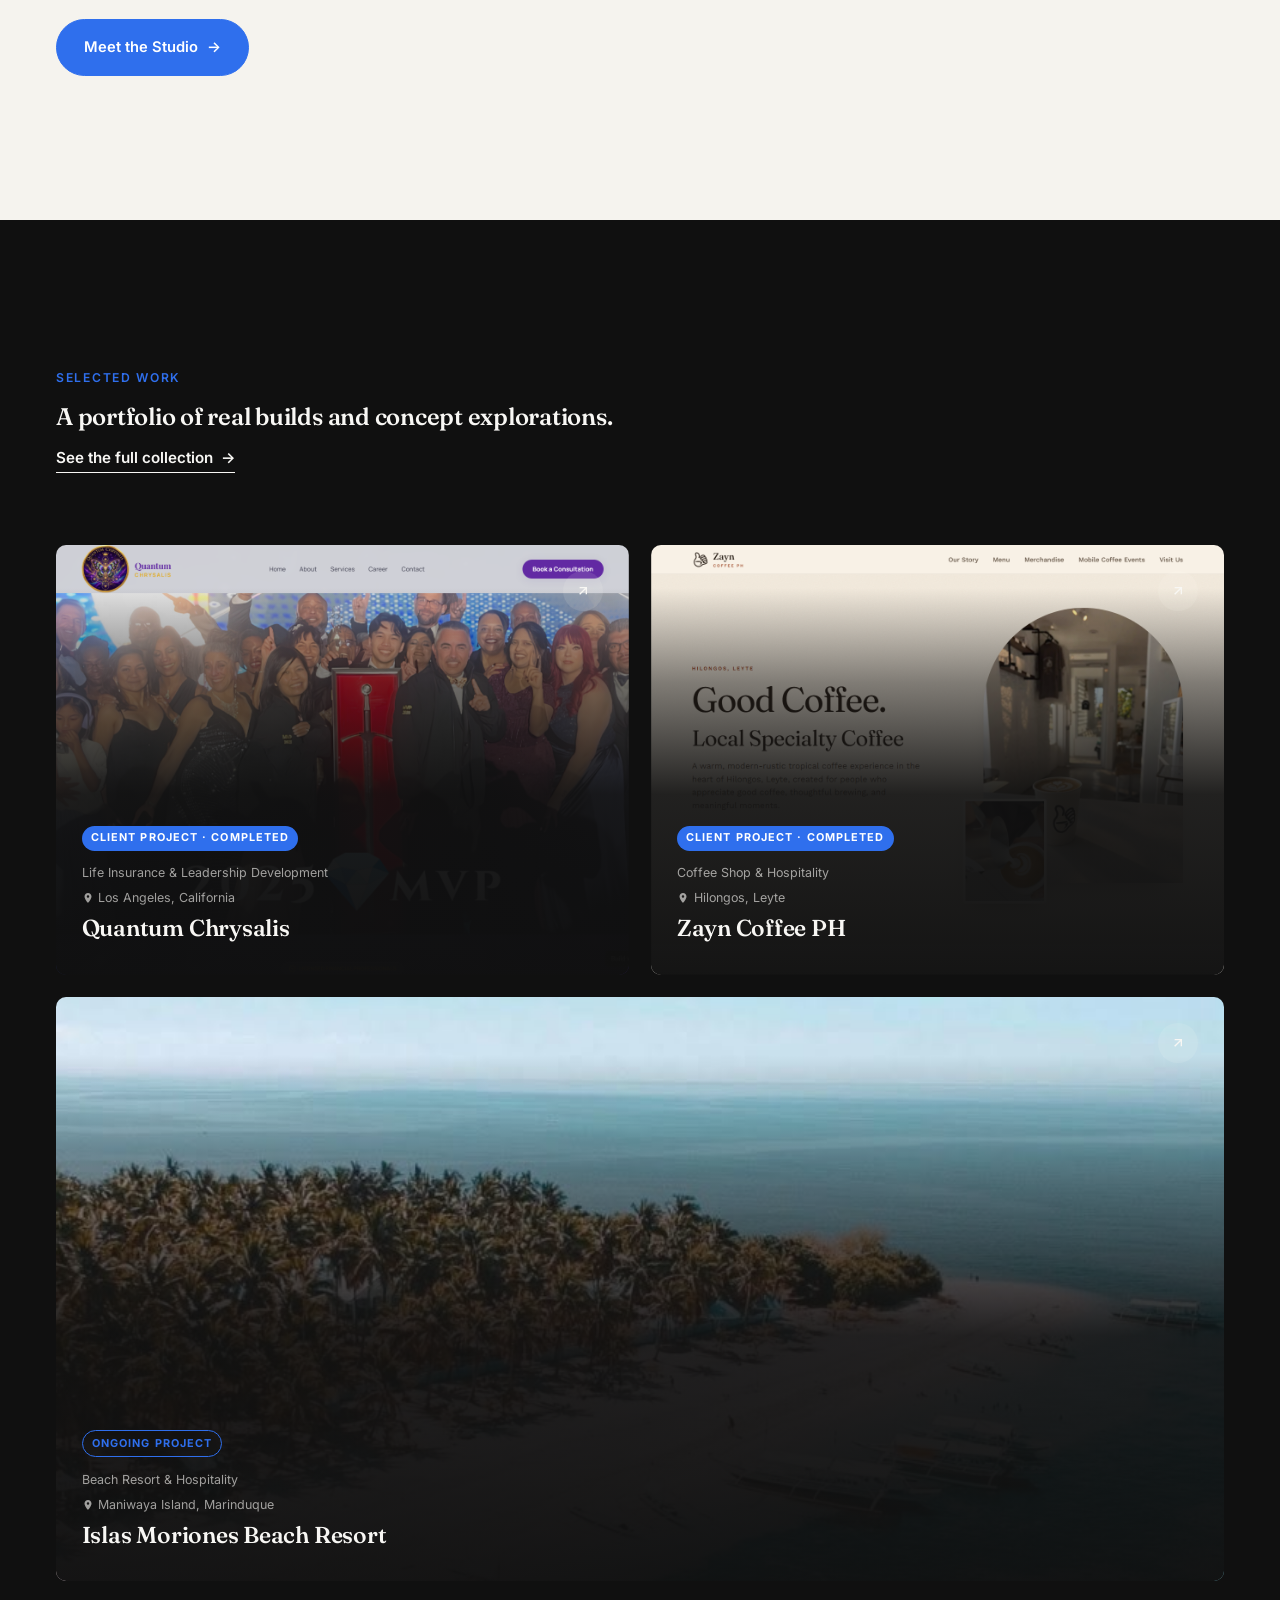
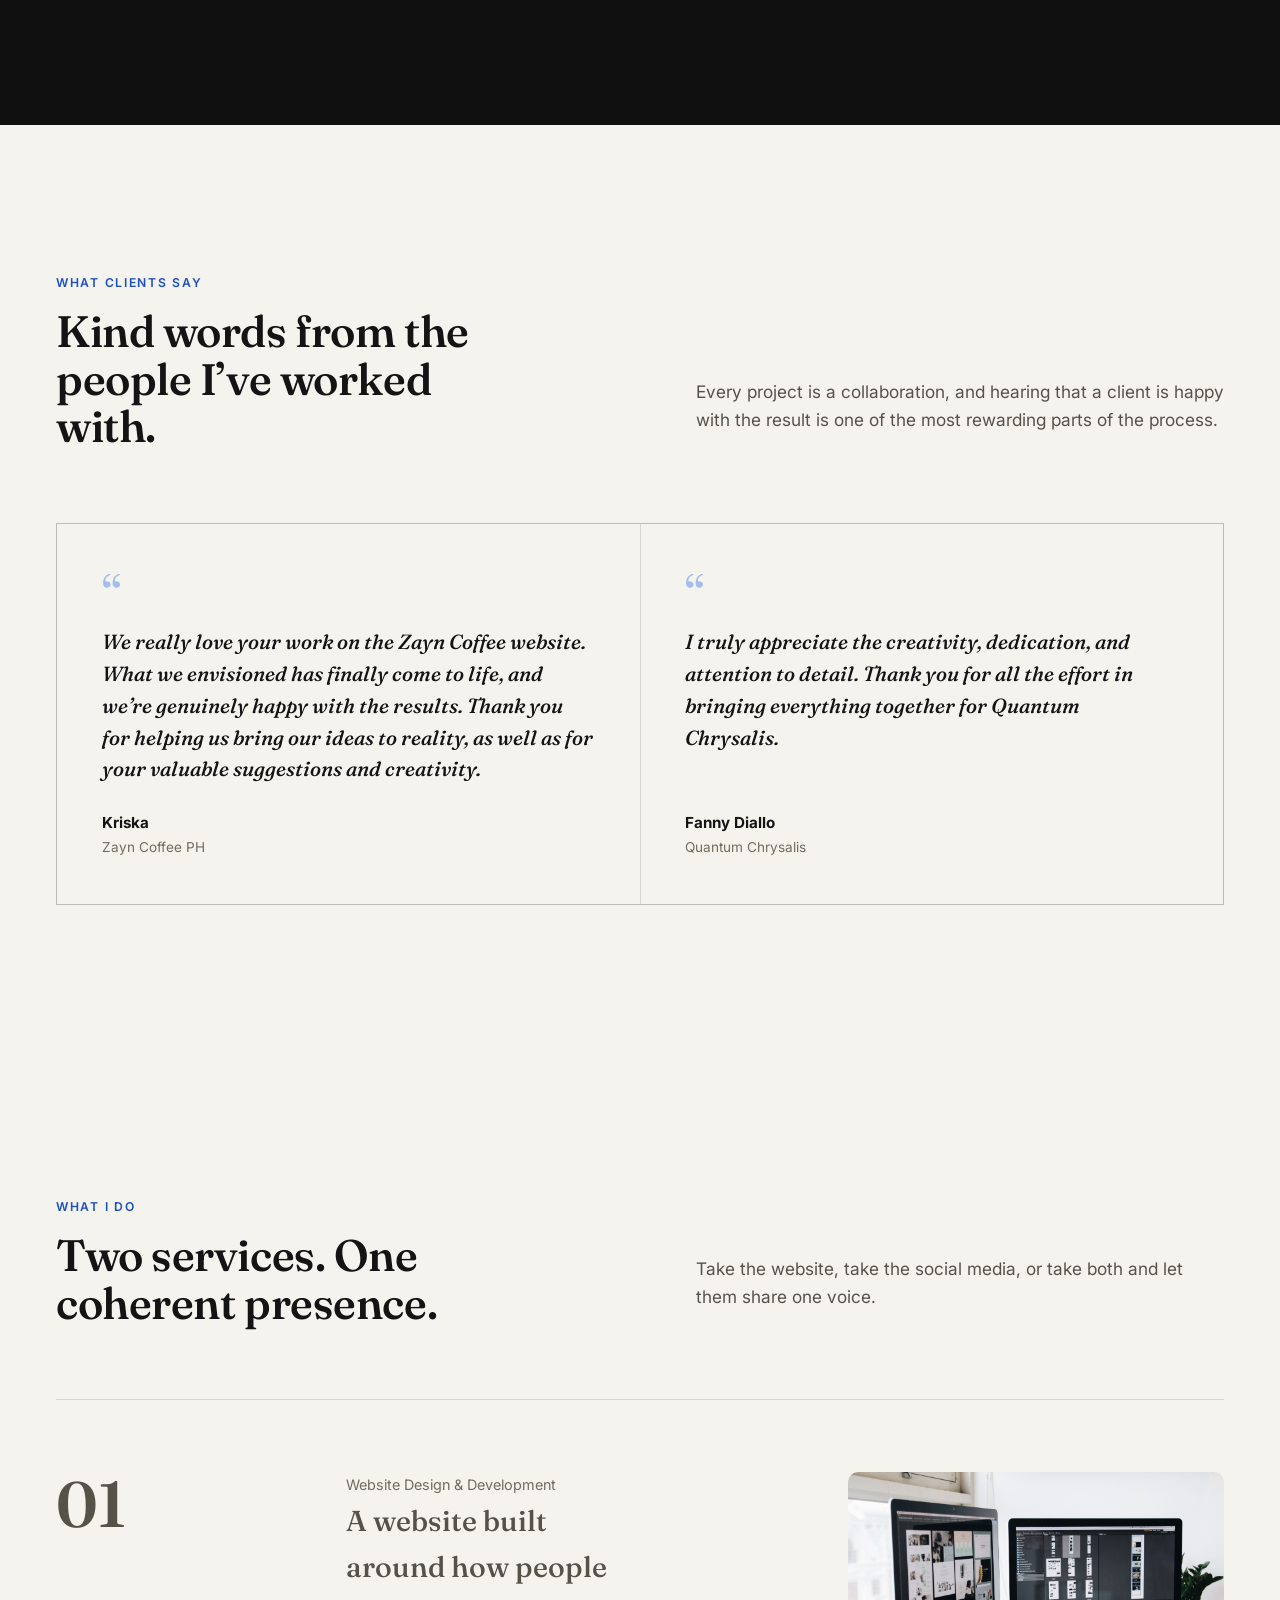
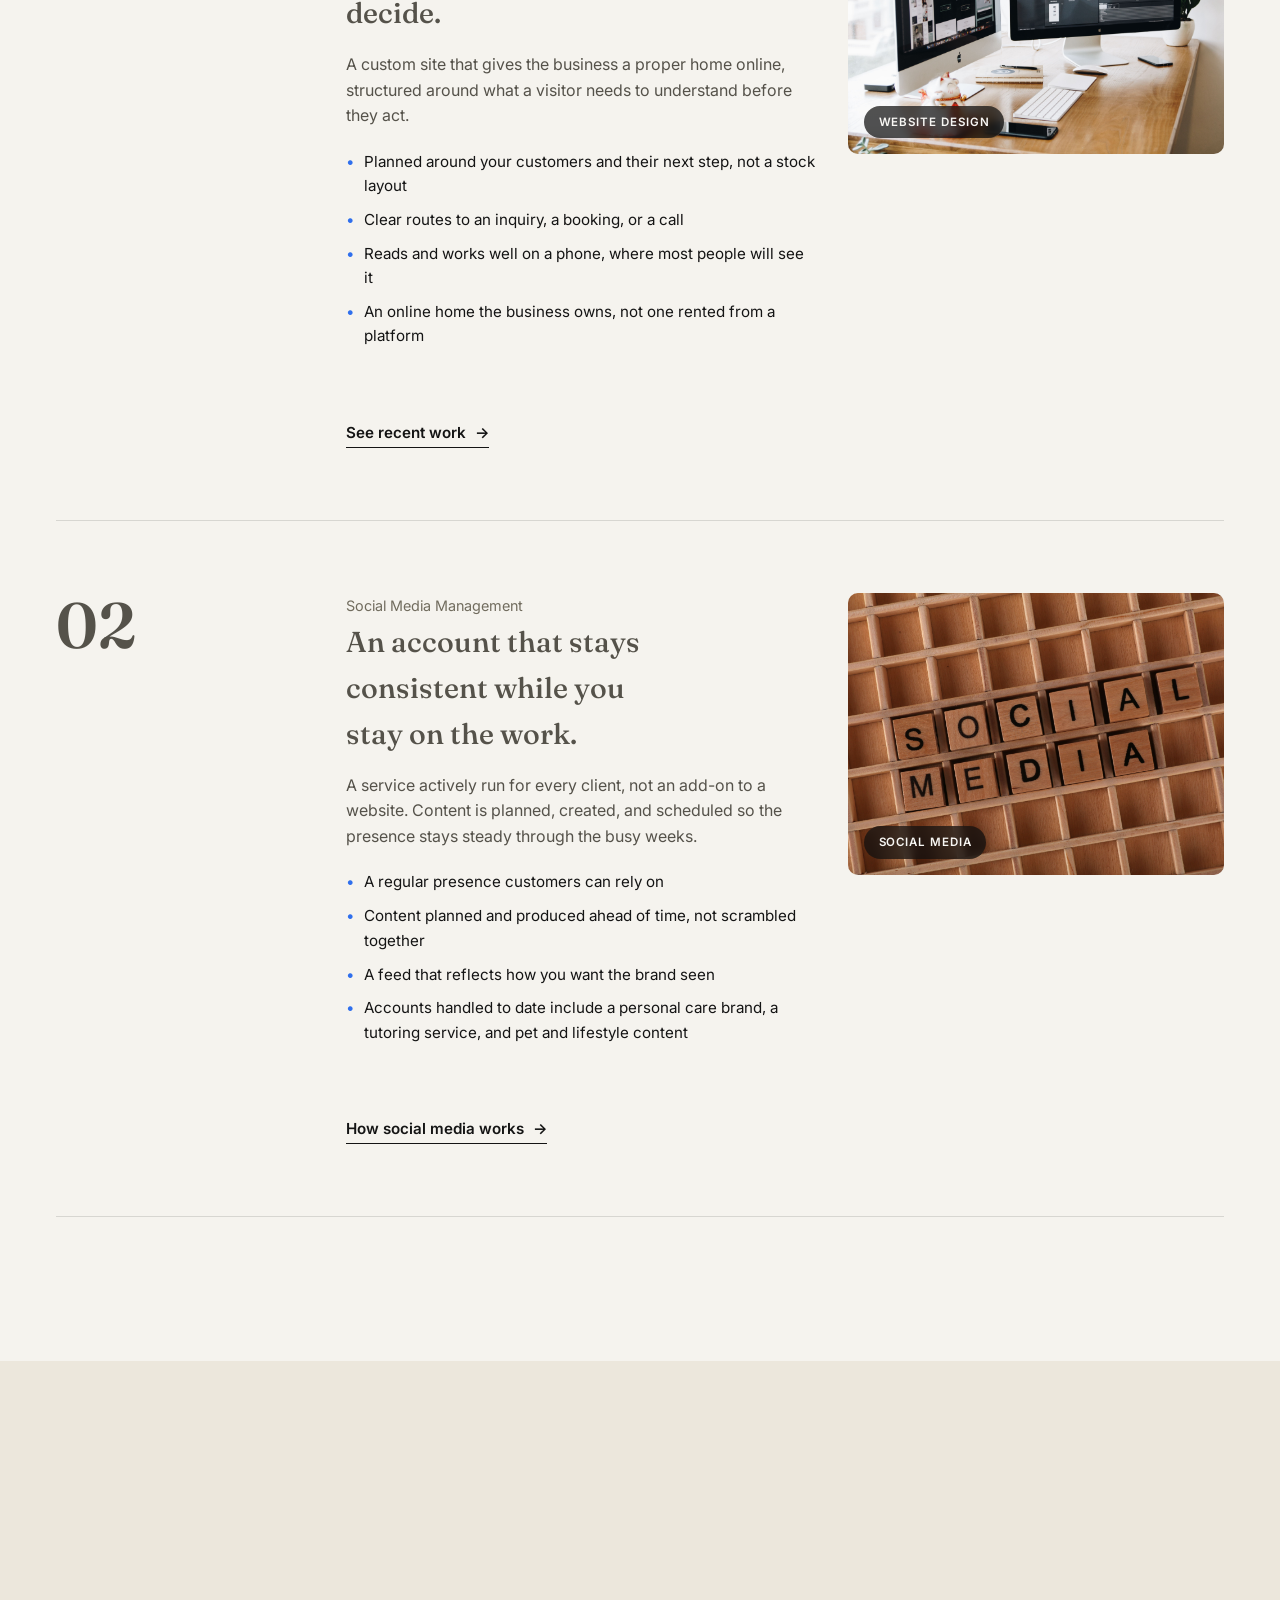
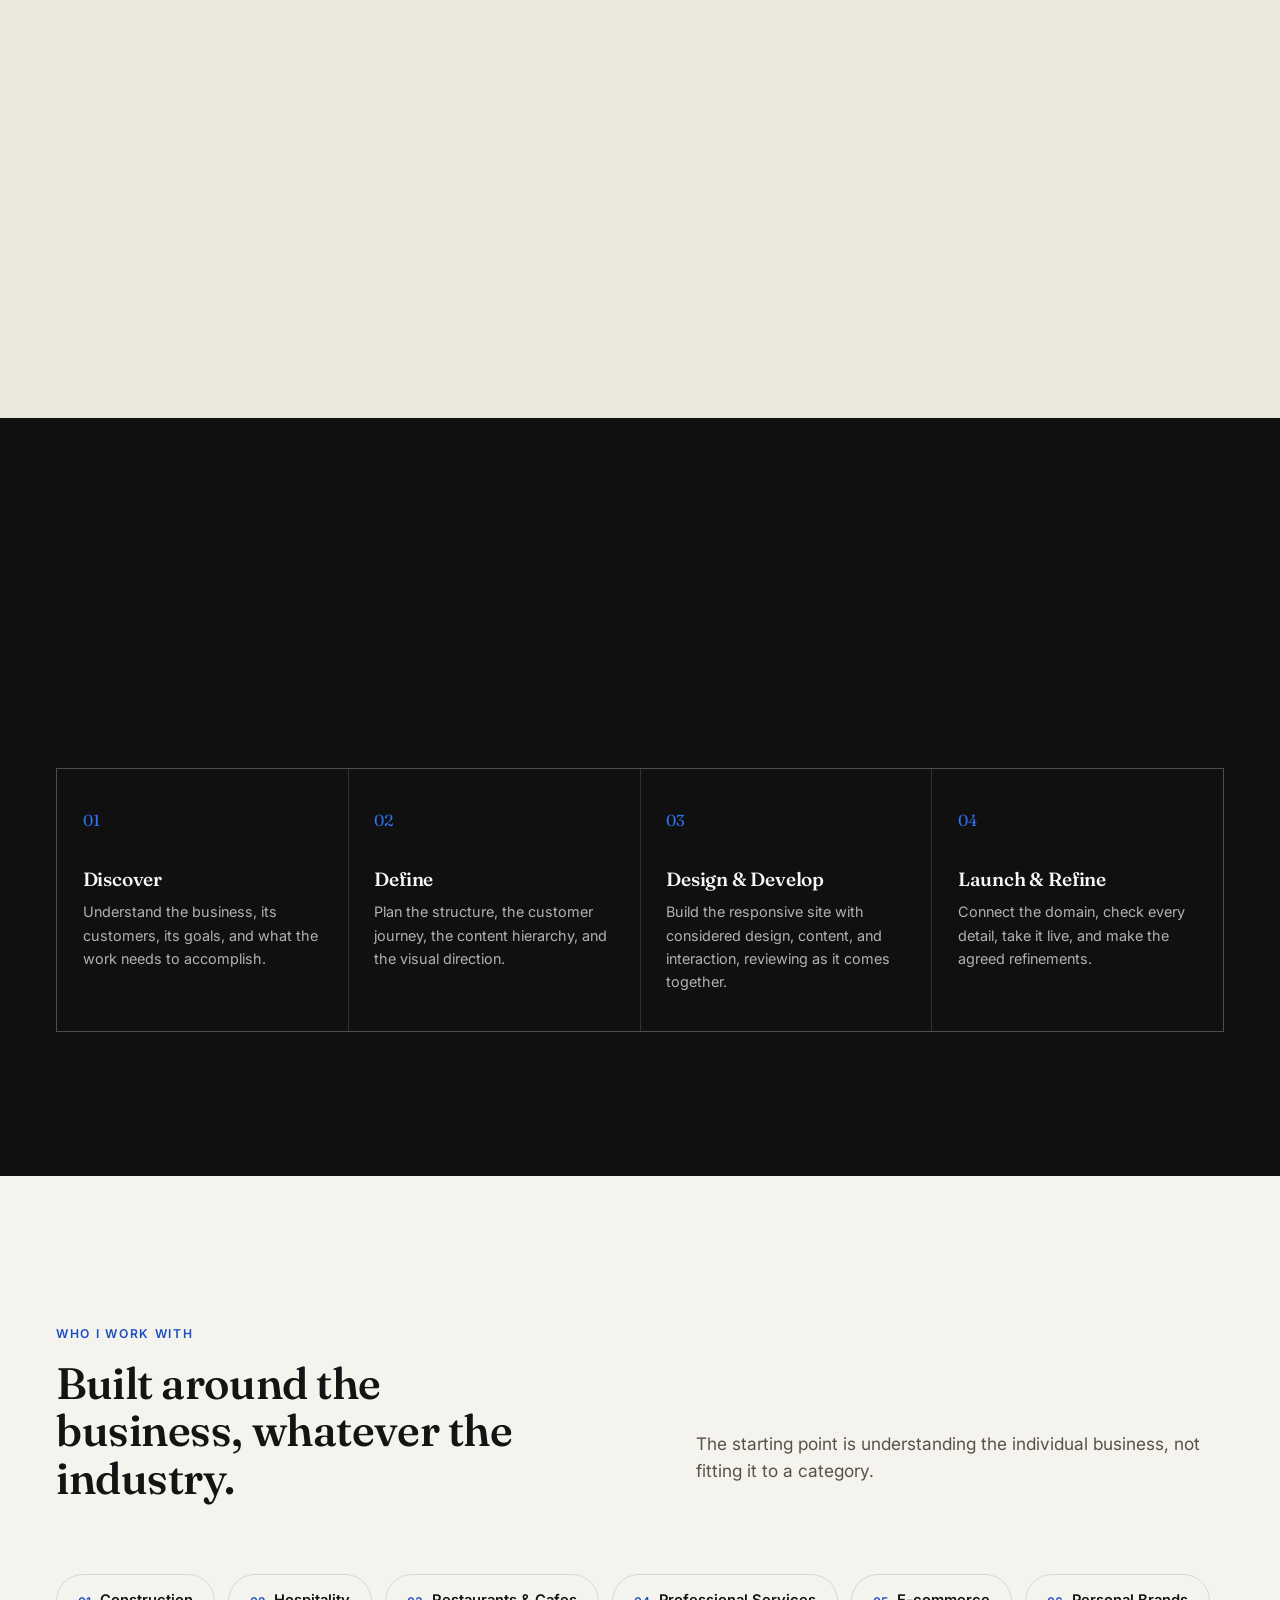
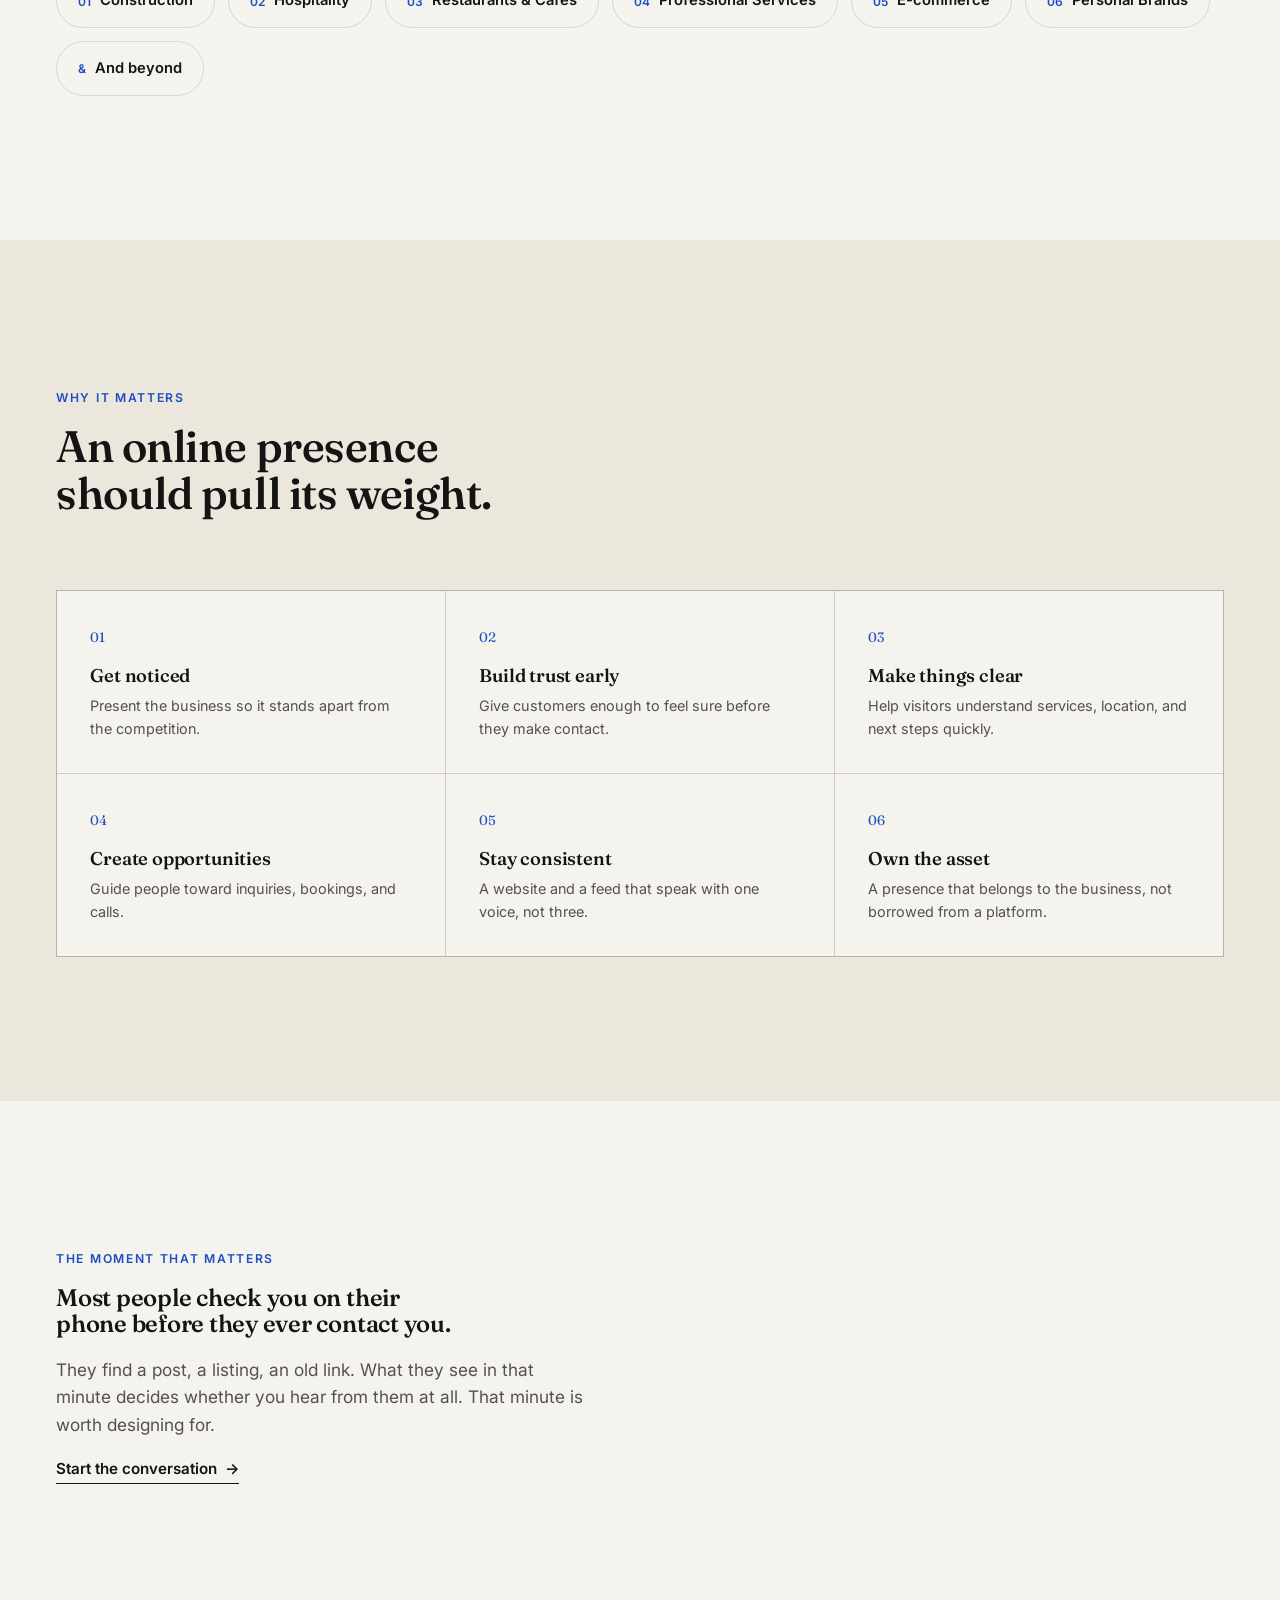
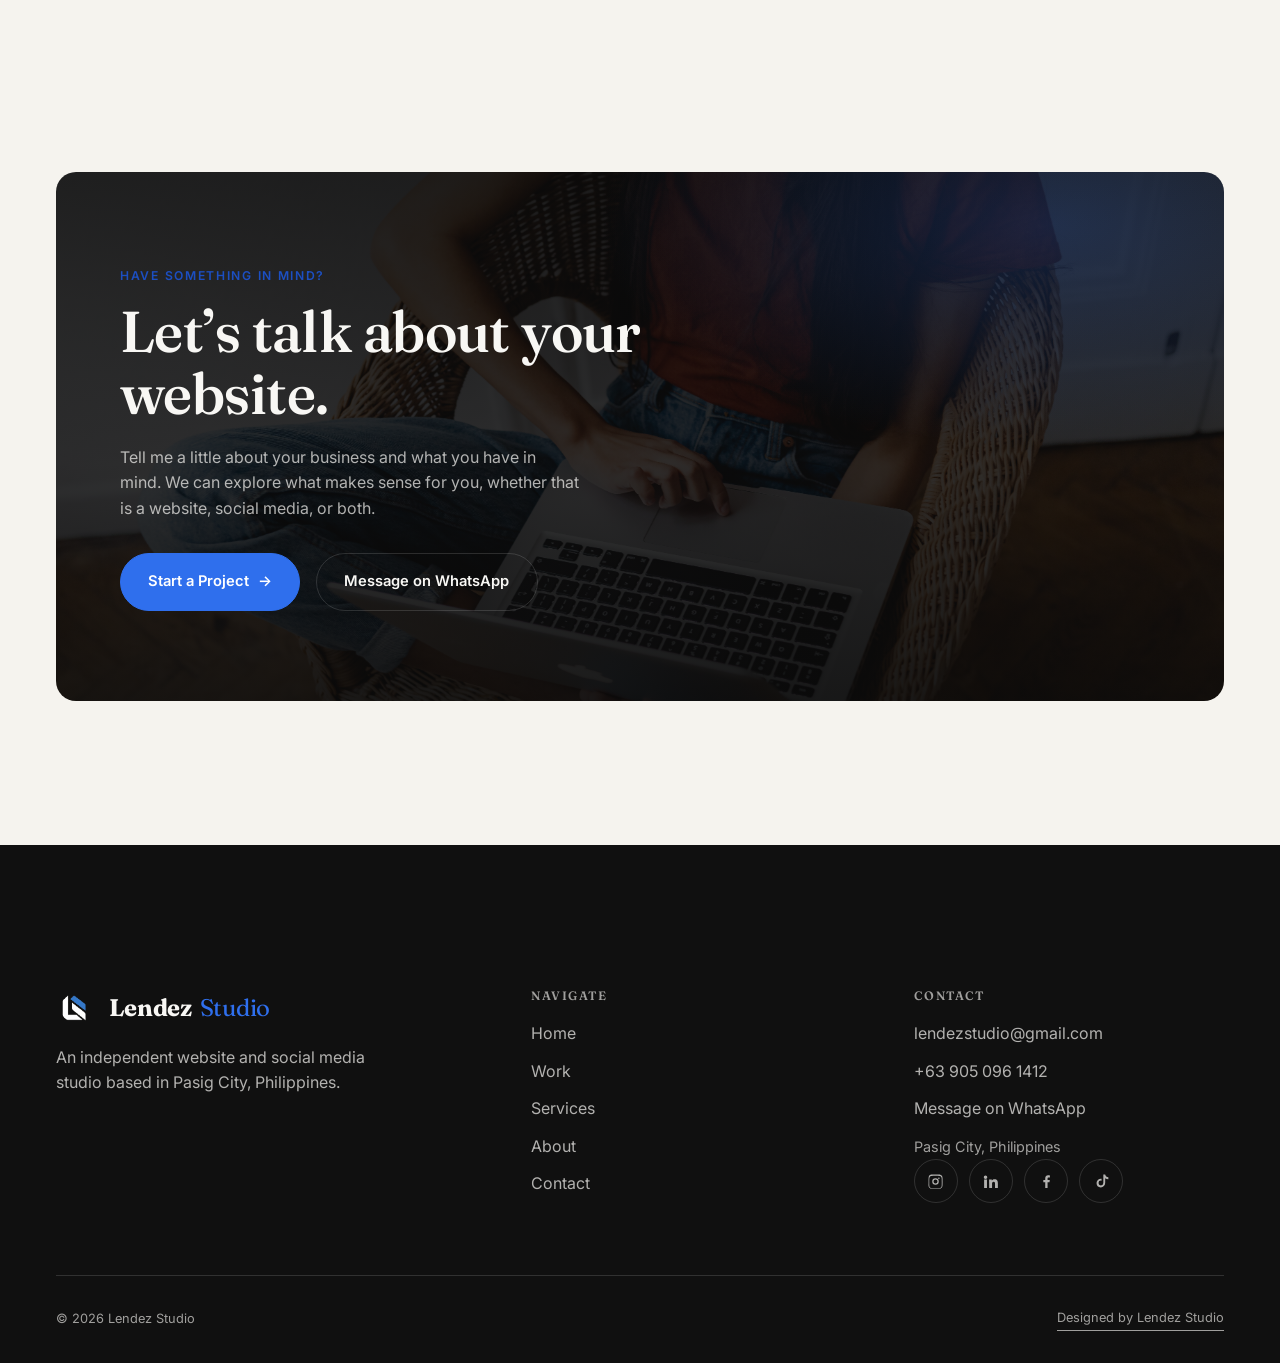
==== commit 77973a6c: "Stack Approach section copy vertically on wide viewports .statement-foot was a wrapping flex row, so" ====
--- a/index.html
+++ b/index.html
@@ -23,7 +23,7 @@
 <link rel="preconnect" href="https://fonts.googleapis.com">
 <link rel="preconnect" href="https://fonts.gstatic.com" crossorigin>
 <link href="https://fonts.googleapis.com/css2?family=Fraunces:ital,opsz,wght@0,9..144,400..700;1,9..144,400..600&family=Inter:wght@400;500;600;700&display=swap" rel="stylesheet">
-<link rel="stylesheet" href="css/site.css?v=13">
+<link rel="stylesheet" href="css/site.css?v=14">
 <script type="application/ld+json">
 {
   "@context": "https://schema.org",
--- a/css/site.css
+++ b/css/site.css
@@ -367,7 +367,7 @@
   max-width: 26ch;
 }
 .statement-text .dim{ color: var(--on-paper-faint); }
-.statement-foot{ display: flex; justify-content: space-between; align-items: flex-end; gap: var(--gap-md); margin-top: var(--gap-lg); flex-wrap: wrap; }
+.statement-foot{ display: flex; flex-direction: column; gap: var(--gap-md); margin-top: var(--gap-lg); }
 .statement-foot p{ max-width: 40ch; margin: 0; }
 
 /* ---------- Services (bold numbered rows) ---------- */
